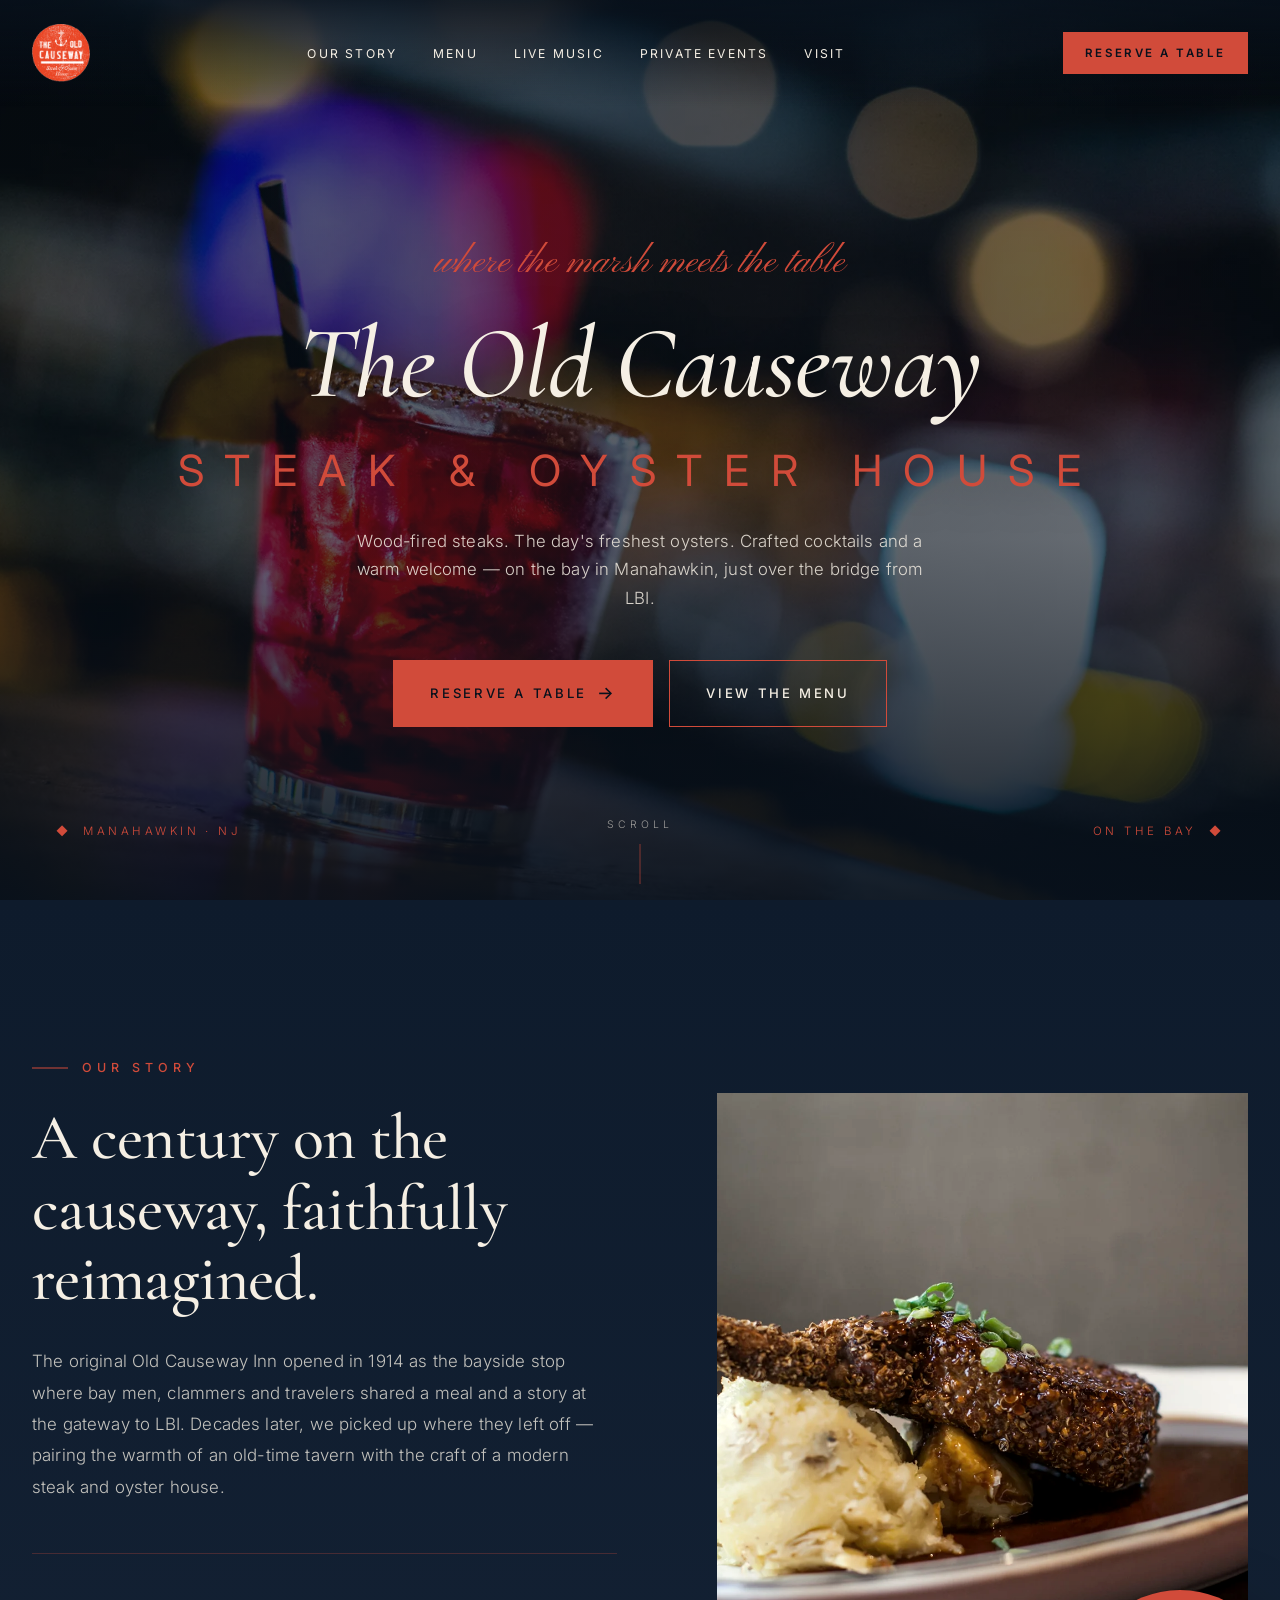
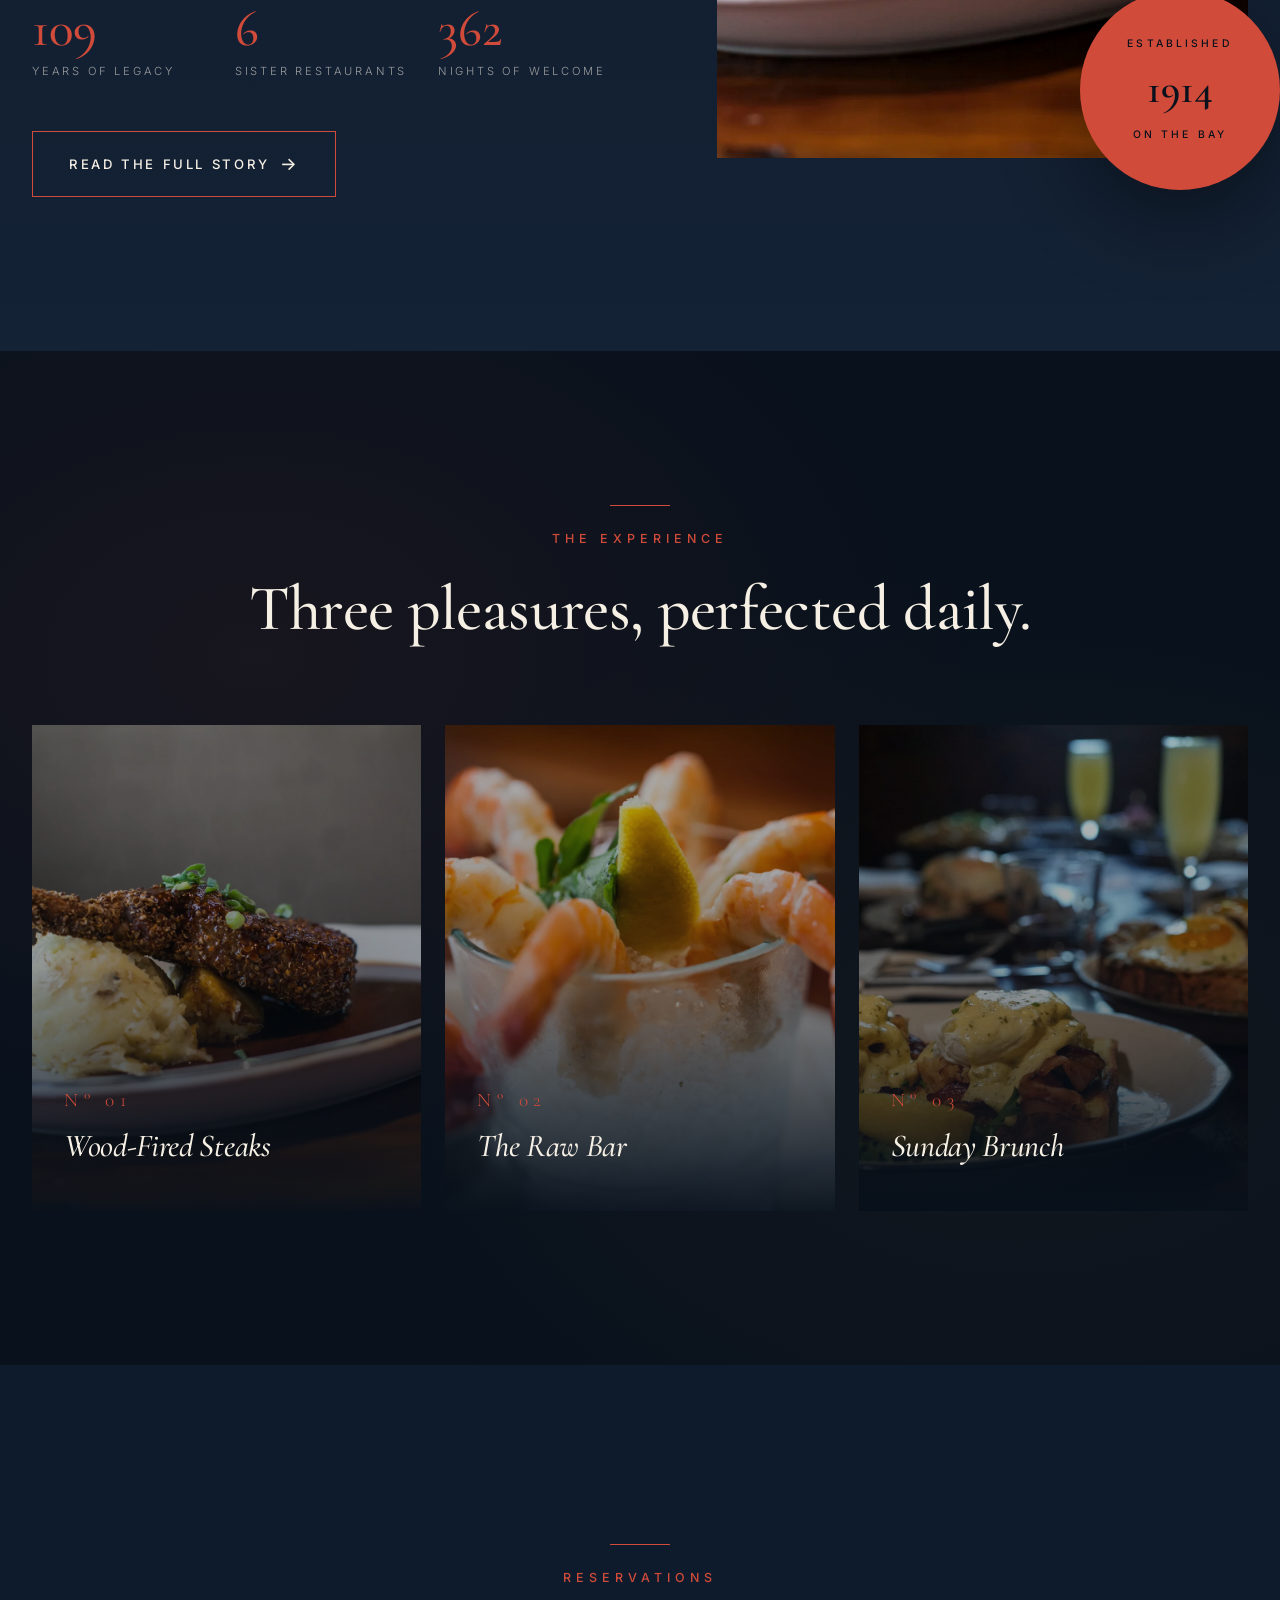
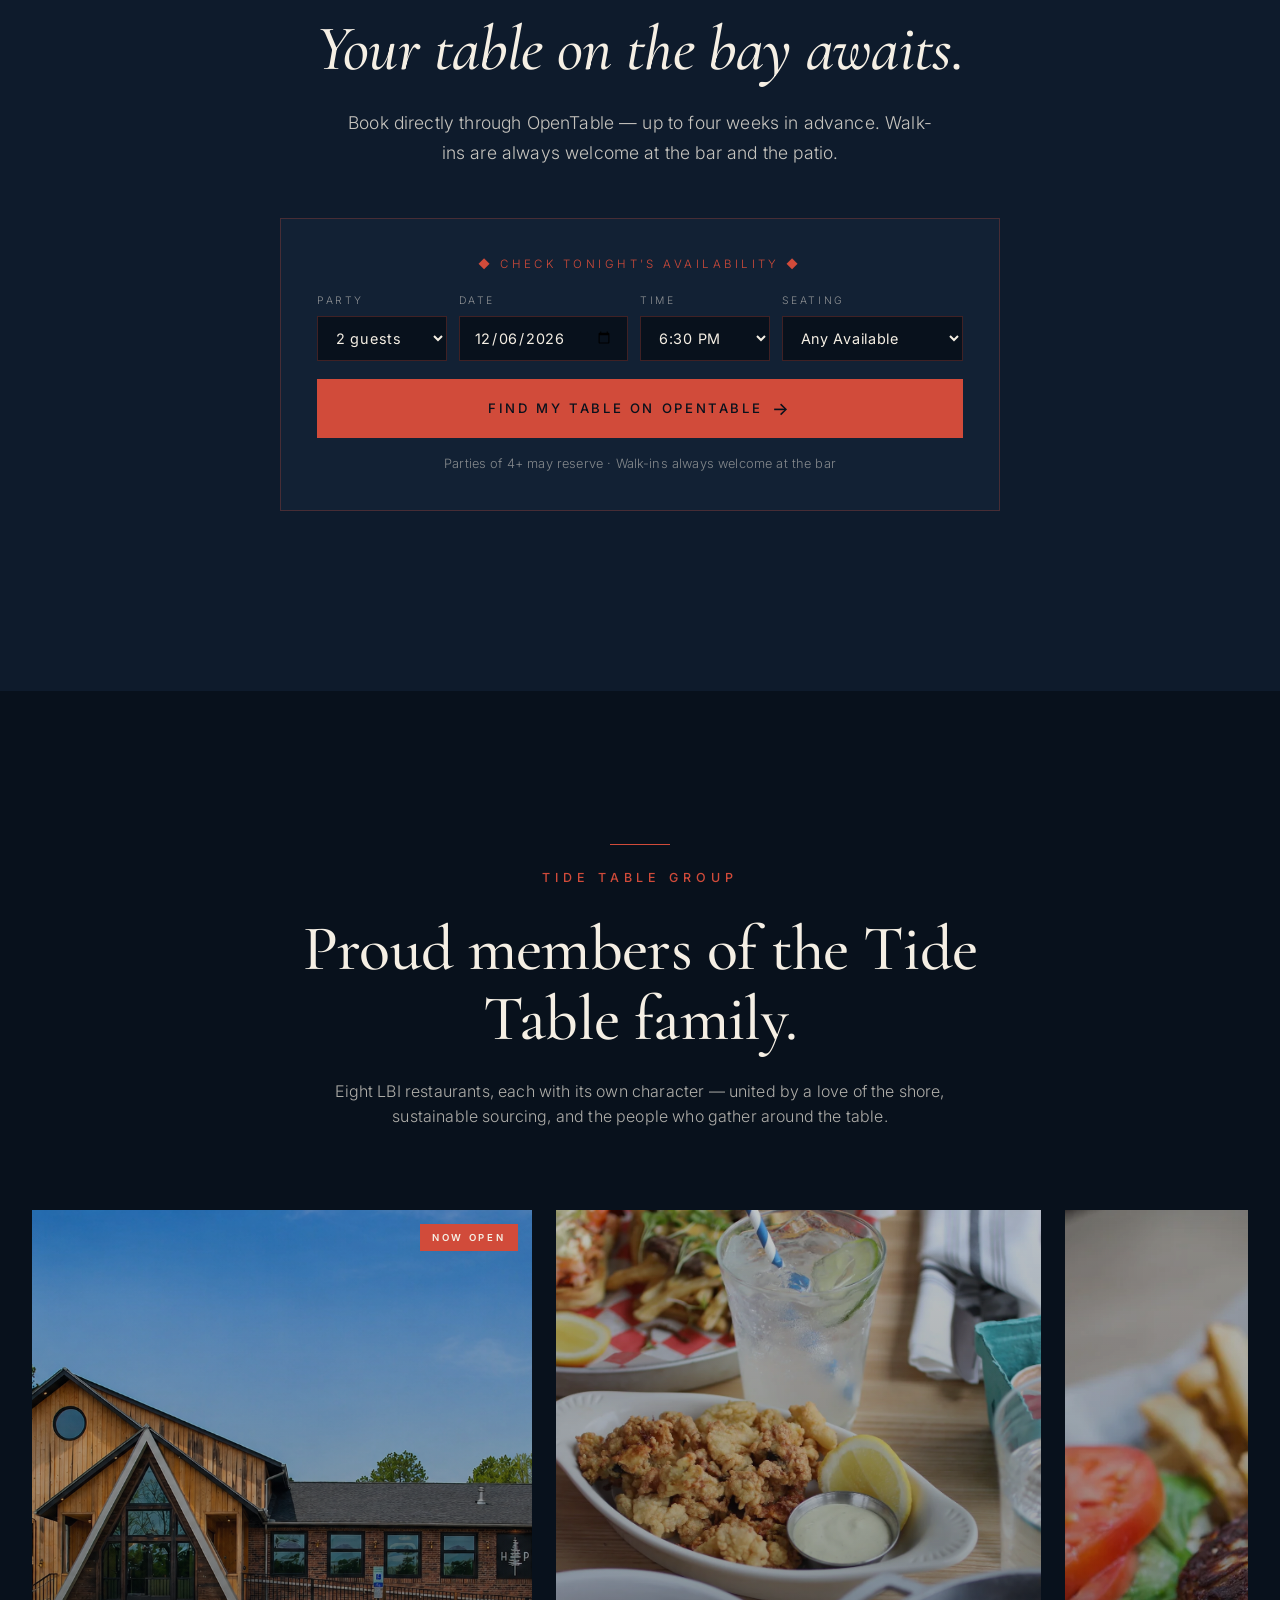
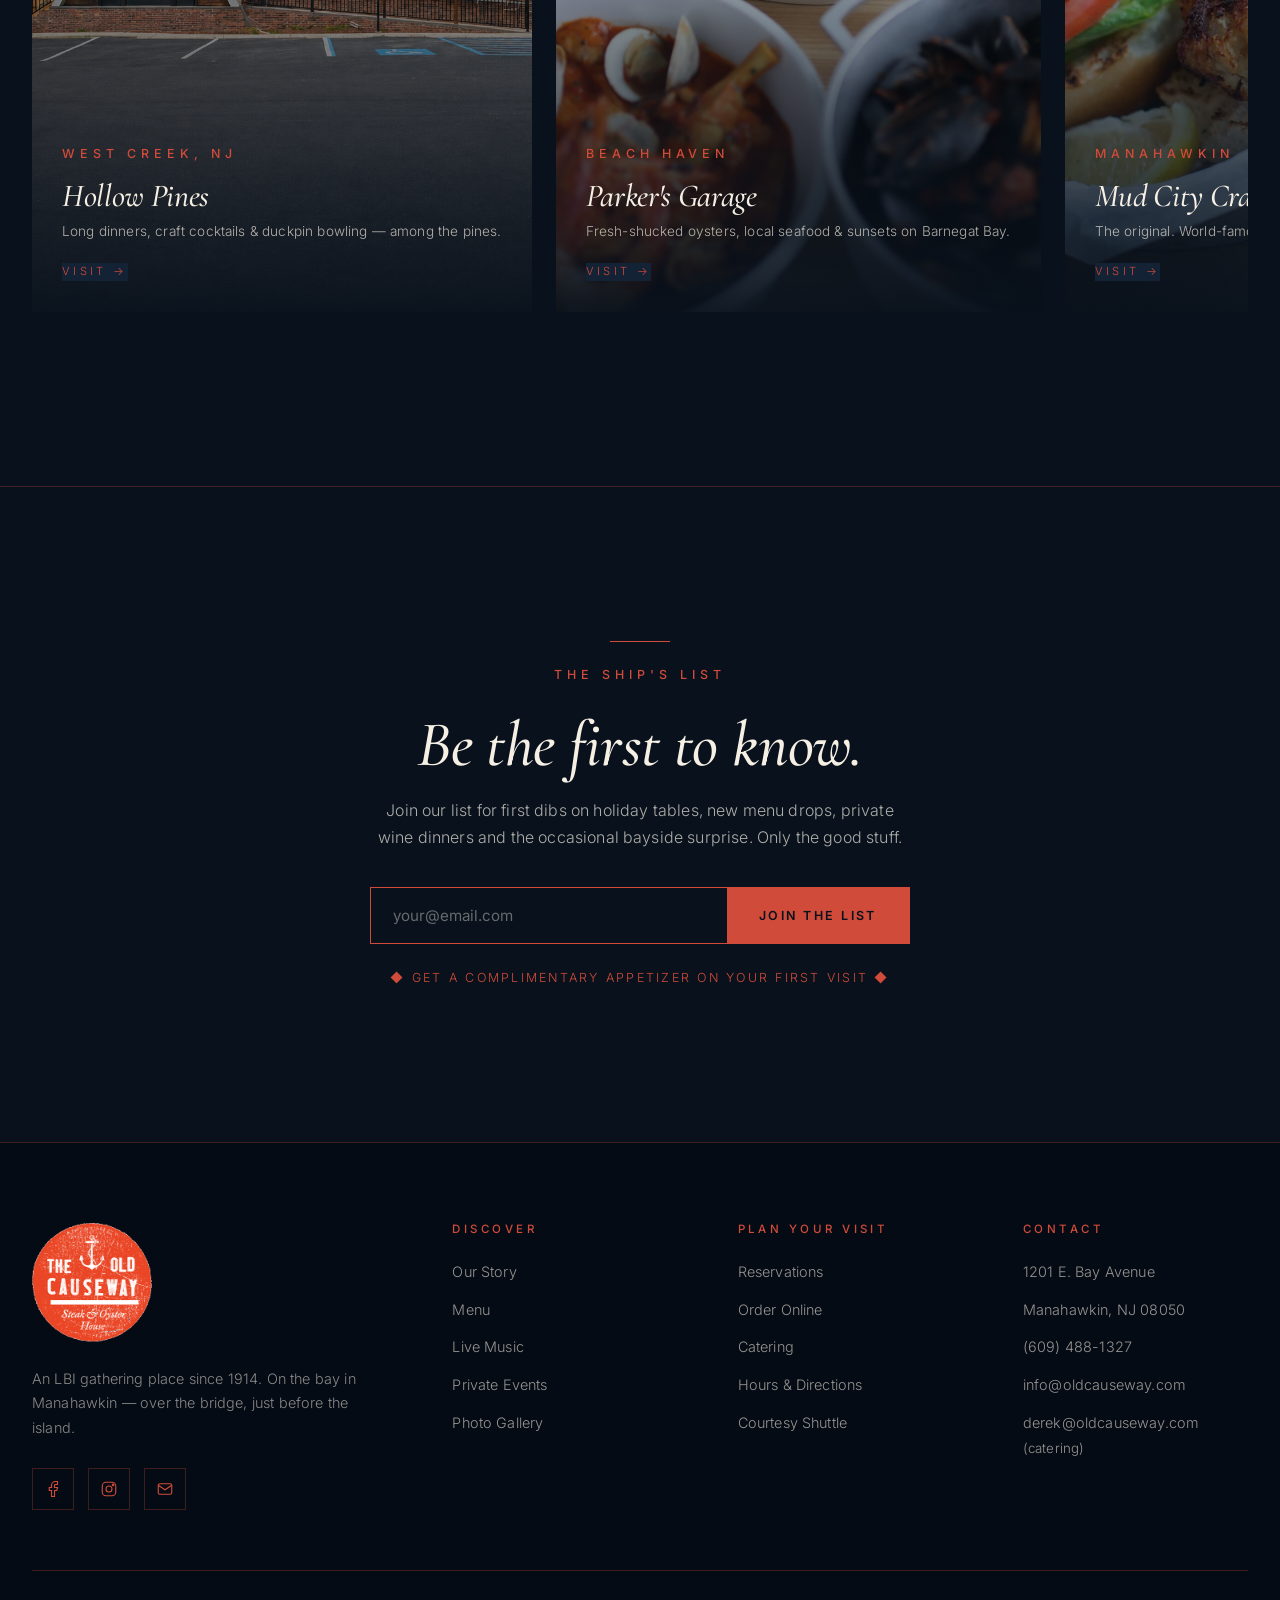
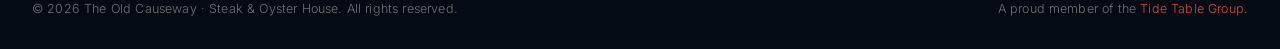
==== index.html @ 62b0d54c "Initial commit: The Old Causeway marketing site Six-page static site with shared styles. Pages: home" ====
<!DOCTYPE html>
<html lang="en">

<head>
  <meta charset="UTF-8" />
  <meta name="viewport" content="width=device-width, initial-scale=1.0" />
  <meta name="description"
    content="The Old Causeway Steak & Oyster House — wood-fired steaks, the freshest oysters, crafted cocktails and live music on the marsh in Manahawkin, NJ. A Tide Table Group restaurant." />
  <meta name="theme-color" content="#0E1B2C" />
  <title>The Old Causeway — Steak &amp; Oyster House on the Marsh • LBI</title>

  <link rel="preconnect" href="https://fonts.googleapis.com">
  <link rel="preconnect" href="https://fonts.gstatic.com" crossorigin>
  <link
    href="https://fonts.googleapis.com/css2?family=Cormorant+Garamond:ital,wght@0,400;0,500;0,600;0,700;1,400&family=Inter:wght@300;400;500;600;700&family=Pinyon+Script&display=swap"
    rel="stylesheet">
  <link rel="icon" type="image/png" href="assets/oc-logo.png" />
  <link rel="apple-touch-icon" href="assets/oc-logo.png" />
  <link rel="stylesheet" href="styles.css" />
</head>

<body>

  <!-- NAVIGATION -->
  <nav class="nav" id="nav">
    <div class="container nav-inner">
      <a href="index.html" class="brand"><img class="logo" src="assets/oc-logo.png" alt="The Old Causeway — Steak & Oyster House" /></a>
      <ul class="nav-menu" id="navMenu">
        <li><a href="story.html">Our Story</a></li>
        <li><a href="menu.html">Menu</a></li>
        <li><a href="music.html">Live Music</a></li>
        <li><a href="events.html">Private Events</a></li>
        <li><a href="visit.html">Visit</a></li>
      </ul>
      <a href="https://www.opentable.com/r/the-old-causeway-steak-and-oyster-house-manahawkin" target="_blank"
        rel="noopener" class="nav-cta">Reserve a Table</a>
      <button class="menu-toggle" id="menuToggle" aria-label="Menu">
        <span></span><span></span><span></span>
      </button>
    </div>
  </nav>

  <!-- HERO -->
  <section class="hero" id="top">
    <div class="hero-media">
      <img src="assets/oc-06.jpg" alt="Crafted cocktail at the Old Causeway bar" />
    </div>
    <div class="container hero-content">
      <div class="hero-tagline">where the marsh meets the table</div>
      <h1>
        The Old Causeway
        <span class="accent">Steak &amp; Oyster House</span>
      </h1>
      <p class="lede">
        Wood-fired steaks. The day's freshest oysters. Crafted cocktails and a warm welcome — on the bay
        in Manahawkin, just over the bridge from LBI.
      </p>
      <div class="hero-ctas">
        <a href="https://www.opentable.com/r/the-old-causeway-steak-and-oyster-house-manahawkin" target="_blank"
          rel="noopener" class="btn btn-primary btn-arrow">Reserve a Table</a>
        <a href="menu.html" class="btn btn-ghost">View the Menu</a>
      </div>
    </div>
    <div class="hero-meta">
      <div class="hero-meta-item"><span>◆</span> Manahawkin · NJ</div>
      <div class="hero-meta-item">On the Bay <span>◆</span></div>
    </div>
    <div class="scroll-cue">
      <span>Scroll</span>
      <div class="line"></div>
    </div>
  </section>

  <!-- STORY TEASER -->
  <section class="story">
    <div class="container">
      <div class="story-grid">
        <div class="story-text reveal">
          <span class="eyebrow">Our Story</span>
          <h2>A century on the causeway, faithfully reimagined.</h2>
          <p>
            The original Old Causeway Inn opened in 1914 as the bayside stop where bay men, clammers and
            travelers shared a meal and a story at the gateway to LBI. Decades later, we picked up where
            they left off — pairing the warmth of an old-time tavern with the craft of a modern steak
            and oyster house.
          </p>
          <div class="story-stats">
            <div>
              <div class="stat-num" data-counter="110">0</div>
              <div class="stat-label">Years of Legacy</div>
            </div>
            <div>
              <div class="stat-num" data-counter="7">0</div>
              <div class="stat-label">Sister Restaurants</div>
            </div>
            <div>
              <div class="stat-num" data-counter="365">0</div>
              <div class="stat-label">Nights of Welcome</div>
            </div>
          </div>
          <div style="margin-top:50px;">
            <a href="story.html" class="btn btn-ghost btn-arrow">Read the Full Story</a>
          </div>
        </div>
        <div class="story-image reveal delay-1">
          <div class="frame" style="background-image:url('assets/oc-04.jpg');"></div>
          <div class="badge">
            <div class="badge-inner">Established</div>
            <div class="year">1914</div>
            <div class="badge-inner">On the Bay</div>
          </div>
        </div>
      </div>
    </div>
  </section>

  <!-- SIGNATURE TRIO -->
  <section class="signature">
    <div class="container">
      <div class="section-header center reveal">
        <span class="eyebrow center">The Experience</span>
        <h2 style="margin-top:24px;">Three pleasures, perfected daily.</h2>
      </div>
      <div class="trio-grid">
        <a href="menu.html#steaks" class="trio-card reveal">
          <img src="assets/oc-04.jpg" alt="Wood-fired pork chop" />
          <div class="trio-content">
            <div class="num">N° 01</div>
            <h3>Wood-Fired Steaks</h3>
            <p>Filet, NY Strip, Ribeye and Prime Rib — grilled over open flame, finished with bone marrow butter or your
              choice of seven house sauces.</p>
          </div>
        </a>
        <a href="menu.html#raw-bar" class="trio-card reveal delay-1">
          <img src="assets/oc-03.jpg" alt="Jumbo shrimp cocktail on ice" />
          <div class="trio-content">
            <div class="num">N° 02</div>
            <h3>The Raw Bar</h3>
            <p>Barnegat Bay clams, fresh-shucked oysters, jumbo shrimp cocktail and our showstopping seafood towers.</p>
          </div>
        </a>
        <a href="menu.html#brunch" class="trio-card reveal delay-2">
          <img src="assets/oc-brunch.jpg" alt="Mud City Benedict with mimosas" />
          <div class="trio-content">
            <div class="num">N° 03</div>
            <h3>Sunday Brunch</h3>
            <p>The Mud City Benedict, brioche French toast and bottomless mimosas — Sundays 10 AM to 1 PM.</p>
          </div>
        </a>
      </div>
    </div>
  </section>

  <!-- RESERVE CTA -->
  <section class="reserve-cta" id="reserve">
    <div class="container reveal">
      <span class="eyebrow center">Reservations</span>
      <h2>Your table on the bay awaits.</h2>
      <p>Book directly through OpenTable — up to four weeks in advance. Walk-ins are always welcome at the bar and the
        patio.</p>

      <div class="reserve-widget">
        <div class="reserve-widget-title">◆ Check Tonight's Availability ◆</div>
        <form class="reserve-form"
          onsubmit="event.preventDefault(); window.open('https://www.opentable.com/r/the-old-causeway-steak-and-oyster-house-manahawkin', '_blank');">
          <div class="reserve-fields">
            <div class="field">
              <label>Party</label>
              <select>
                <option>2 guests</option>
                <option>3 guests</option>
                <option>4 guests</option>
                <option>5 guests</option>
                <option>6 guests</option>
                <option>7+ guests</option>
              </select>
            </div>
            <div class="field">
              <label>Date</label>
              <input type="date" id="resDate" />
            </div>
            <div class="field">
              <label>Time</label>
              <select>
                <option>5:00 PM</option>
                <option>5:30 PM</option>
                <option>6:00 PM</option>
                <option selected>6:30 PM</option>
                <option>7:00 PM</option>
                <option>7:30 PM</option>
                <option>8:00 PM</option>
                <option>8:30 PM</option>
              </select>
            </div>
            <div class="field">
              <label>Seating</label>
              <select>
                <option>Any Available</option>
                <option>Dining Room</option>
                <option>The Patio</option>
                <option>The Bar</option>
              </select>
            </div>
          </div>
          <button class="btn btn-primary btn-arrow" type="submit">Find My Table on OpenTable</button>
          <div class="note">Parties of 4+ may reserve · Walk-ins always welcome at the bar</div>
        </form>
      </div>
    </div>
  </section>

  <!-- TIDE TABLE FAMILY -->
  <section class="family">
    <div class="container">
      <div class="section-header center reveal">
        <span class="eyebrow center">Tide Table Group</span>
        <h2 style="margin-top:24px;">Proud members of the Tide Table family.</h2>
        <p style="color:rgba(245,239,228,0.7); max-width:620px; margin:24px auto 0;">
          Eight LBI restaurants, each with its own character — united by a love of the shore,
          sustainable sourcing, and the people who gather around the table.
        </p>
      </div>
      <div class="family-track">

        <a href="https://hollowpines.cjresults.com" target="_blank" rel="noopener" class="family-card reveal">
          <span class="badge-new">Now Open</span>
          <img src="assets/family/hollowpines.jpg" alt="Hollow Pines exterior" />
          <div class="family-card-content">
            <span class="eyebrow">West Creek, NJ</span>
            <h3>Hollow Pines</h3>
            <p>Long dinners, craft cocktails &amp; duckpin bowling — among the pines.</p>
            <span class="visit">Visit →</span>
          </div>
        </a>

        <a href="https://parkersgarage.cjresults.com" target="_blank" rel="noopener" class="family-card reveal delay-1">
          <img src="assets/family/parkers.jpg" alt="Parker's Garage seafood spread" />
          <div class="family-card-content">
            <span class="eyebrow">Beach Haven</span>
            <h3>Parker's Garage</h3>
            <p>Fresh-shucked oysters, local seafood &amp; sunsets on Barnegat Bay.</p>
            <span class="visit">Visit →</span>
          </div>
        </a>

        <a href="https://mudcitycrabhouse.com" target="_blank" rel="noopener" class="family-card reveal delay-2">
          <img src="assets/family/mudcity.jpg" alt="Mud City crab cake sandwich" />
          <div class="family-card-content">
            <span class="eyebrow">Manahawkin</span>
            <h3>Mud City Crabhouse</h3>
            <p>The original. World-famous crab cakes &amp; LBI's go-to crab house.</p>
            <span class="visit">Visit →</span>
          </div>
        </a>

        <a href="https://blackwhalebar.com" target="_blank" rel="noopener" class="family-card reveal delay-3">
          <img src="assets/family/blackwhale.jpg" alt="Black Whale plated fish dish" />
          <div class="family-card-content">
            <span class="eyebrow">Beach Haven</span>
            <h3>Black Whale Bar &amp; Fish House</h3>
            <p>The corner bar that happens to be one of LBI's best fish houses.</p>
            <span class="visit">Visit →</span>
          </div>
        </a>

        <a href="https://birdandbettys.com" target="_blank" rel="noopener" class="family-card reveal">
          <img src="assets/family/birdbetty.jpg" alt="Bird and Betty's table spread" />
          <div class="family-card-content">
            <span class="eyebrow">Beach Haven</span>
            <h3>Bird &amp; Betty's</h3>
            <p>Beach Haven's waterfront hot spot. Dockside bites &amp; late-night beats.</p>
            <span class="visit">Visit →</span>
          </div>
        </a>

        <a href="https://shipbottomshellfish.com" target="_blank" rel="noopener" class="family-card reveal delay-1">
          <img src="assets/family/shipbottom.jpg" alt="Ship Bottom Shellfish mussels" />
          <div class="family-card-content">
            <span class="eyebrow">Ship Bottom</span>
            <h3>Ship Bottom Shellfish</h3>
            <p>Kitchen &amp; market. The freshest from our ocean and bay — for 40 years.</p>
            <span class="visit">Visit →</span>
          </div>
        </a>

        <a href="https://elliscrabcakes.com" target="_blank" rel="noopener" class="family-card reveal delay-2">
          <img src="assets/family/ellis.jpg" alt="Ellis Chicken and Crabcakes" />
          <div class="family-card-content">
            <span class="eyebrow">LBI</span>
            <h3>Ellis Chicken &amp; Crabcakes</h3>
            <p>Comfort food, perfected by the bay.</p>
            <span class="visit">Visit →</span>
          </div>
        </a>

      </div>
    </div>
  </section>

  <!-- NEWSLETTER -->
  <section class="newsletter">
    <div class="container reveal">
      <span class="eyebrow center">The Ship's List</span>
      <h2>Be the first to know.</h2>
      <p class="lede">Join our list for first dibs on holiday tables, new menu drops, private wine dinners
        and the occasional bayside surprise. Only the good stuff.</p>
      <form onsubmit="event.preventDefault(); alert('Welcome aboard. Your complimentary appetizer is in your inbox.');">
        <input type="email" placeholder="your@email.com" required />
        <button type="submit">Join the List</button>
      </form>
      <div class="incentive">◆ Get a Complimentary Appetizer on Your First Visit ◆</div>
    </div>
  </section>

  <!-- FOOTER -->
  <footer class="footer">
    <div class="container">
      <div class="footer-grid">
        <div class="footer-brand">
        <img class="footer-logo" src="assets/oc-logo.png" alt="The Old Causeway" />
          <p>An LBI gathering place since 1914. On the bay in Manahawkin — over the bridge, just before the island.</p>
          <div class="socials">
            <a href="https://www.facebook.com/oldcauseway" target="_blank" rel="noopener" aria-label="Facebook">
              <svg width="18" height="18" viewBox="0 0 24 24" fill="none" stroke="currentColor" stroke-width="1.5">
                <path d="M18 2h-3a5 5 0 0 0-5 5v3H7v4h3v8h4v-8h3l1-4h-4V7a1 1 0 0 1 1-1h3z" />
              </svg>
            </a>
            <a href="https://www.instagram.com/oldcauseway" target="_blank" rel="noopener" aria-label="Instagram">
              <svg width="18" height="18" viewBox="0 0 24 24" fill="none" stroke="currentColor" stroke-width="1.5">
                <rect x="3" y="3" width="18" height="18" rx="5" />
                <circle cx="12" cy="12" r="4" />
                <circle cx="17.5" cy="6.5" r="1" fill="currentColor" />
              </svg>
            </a>
            <a href="mailto:info@oldcauseway.com" aria-label="Email">
              <svg width="18" height="18" viewBox="0 0 24 24" fill="none" stroke="currentColor" stroke-width="1.5">
                <rect x="3" y="5" width="18" height="14" rx="2" />
                <path d="M3 7l9 6 9-6" />
              </svg>
            </a>
          </div>
        </div>
        <div class="footer-col">
          <h4>Discover</h4>
          <ul>
            <li><a href="story.html">Our Story</a></li>
            <li><a href="menu.html">Menu</a></li>
            <li><a href="music.html">Live Music</a></li>
            <li><a href="events.html">Private Events</a></li>
            <li><a href="https://www.facebook.com/oldcauseway/photos" target="_blank" rel="noopener">Photo Gallery</a>
            </li>
          </ul>
        </div>
        <div class="footer-col">
          <h4>Plan Your Visit</h4>
          <ul>
            <li><a href="https://www.opentable.com/r/the-old-causeway-steak-and-oyster-house-manahawkin" target="_blank"
                rel="noopener">Reservations</a></li>
            <li><a href="https://www.toasttab.com/old-causeway" target="_blank" rel="noopener">Order Online</a></li>
            <li><a href="events.html">Catering</a></li>
            <li><a href="visit.html">Hours &amp; Directions</a></li>
            <li><a href="visit.html#shuttle">Courtesy Shuttle</a></li>
          </ul>
        </div>
        <div class="footer-col">
          <h4>Contact</h4>
          <ul>
            <li><span>1201 E. Bay Avenue</span></li>
            <li><span>Manahawkin, NJ 08050</span></li>
            <li><a href="tel:6094881327">(609) 488-1327</a></li>
            <li><a href="mailto:info@oldcauseway.com">info@oldcauseway.com</a></li>
            <li><a href="mailto:derek@oldcauseway.com">derek@oldcauseway.com</a> <small
                style="opacity:.6;">(catering)</small></li>
          </ul>
        </div>
      </div>
      <div class="footer-bottom">
        <div>© 2026 The Old Causeway · Steak &amp; Oyster House. All rights reserved.</div>
        <div>A proud member of the <a href="https://tidetablegroup.com" target="_blank" rel="noopener"
            class="tide-link">Tide Table Group</a>.</div>
      </div>
    </div>
  </footer>

  <a href="https://www.opentable.com/r/the-old-causeway-steak-and-oyster-house-manahawkin" target="_blank"
    rel="noopener" class="float-cta" id="floatCta">Reserve a Table</a>

  <script src="script.js"></script>
</body>

</html>
---- styles.css ----
/* ============================================
   The Old Causeway — Steak & Oyster House
   Shared stylesheet across all pages
   ============================================ */

*, *::before, *::after { box-sizing: border-box; margin: 0; padding: 0; }
:root {
  --navy: #0E1B2C;
  --navy-2: #142235;
  --navy-deep: #08111C;
  --cream: #F5EFE4;
  --parchment: #EFE6D4;
  /* Brand red — sampled from the Old Causeway stamp logo.
     The variables are still named --brass/--brass-bright/--copper
     across the stylesheet; they now hold the brand red value. */
  --brass: #D14B3A;
  --brass-bright: #E5604D;
  --copper: #A03828;
  --charcoal: #1A1A1A;
  --sage: #7A8C7A;
  --rust: #A03828;
  --line: rgba(209, 75, 58, 0.28);
  --shadow-soft: 0 20px 60px rgba(0,0,0,0.25);
  --shadow-deep: 0 30px 80px rgba(0,0,0,0.4);
  --transition: cubic-bezier(0.22, 1, 0.36, 1);
}

/* ---------- Brand logo (nav + footer) ---------- */
.brand img.logo {
  display: block;
  height: 58px;
  width: auto;
  transition: height 0.3s var(--transition);
}
.nav.scrolled .brand img.logo,
.nav.solid .brand img.logo { height: 46px; }
.footer-brand .footer-logo {
  display: block;
  height: 120px;
  width: auto;
  margin-bottom: 24px;
}
@media (max-width: 960px) {
  .brand img.logo { height: 48px; }
}
html { scroll-behavior: smooth; -webkit-text-size-adjust: 100%; }
body {
  font-family: 'Inter', system-ui, -apple-system, Segoe UI, Roboto, sans-serif;
  background: var(--navy);
  color: var(--cream);
  line-height: 1.6;
  overflow-x: hidden;
  font-weight: 300;
  letter-spacing: 0.01em;
}
img { display: block; max-width: 100%; height: auto; }
a { color: inherit; text-decoration: none; transition: all 0.3s var(--transition); }
button { font-family: inherit; cursor: pointer; border: none; background: none; color: inherit; }

/* ---------- Typography ---------- */
.serif { font-family: 'Cormorant Garamond', Georgia, serif; font-weight: 500; }
.script { font-family: 'Pinyon Script', cursive; font-weight: 400; }
h1, h2, h3, h4 { font-family: 'Cormorant Garamond', Georgia, serif; font-weight: 500; line-height: 1.1; letter-spacing: -0.01em; }
h1 { font-size: clamp(3rem, 8vw, 7rem); }
h2 { font-size: clamp(2.25rem, 5vw, 4.25rem); }
h3 { font-size: clamp(1.5rem, 2.5vw, 2.25rem); }
.eyebrow {
  font-family: 'Inter', sans-serif;
  font-size: 0.78rem;
  font-weight: 500;
  letter-spacing: 0.4em;
  text-transform: uppercase;
  color: var(--brass);
  display: inline-block;
  position: relative;
  padding-left: 50px;
}
.eyebrow::before {
  content: '';
  position: absolute;
  left: 0; top: 50%;
  width: 36px; height: 1px;
  background: var(--brass);
  transform: translateY(-50%);
}
.eyebrow.center { padding-left: 0; padding-top: 24px; text-align: center; }
.eyebrow.center::before { left: 50%; top: 0; transform: translateX(-50%); width: 60px; }

/* ---------- Layout ---------- */
.container { width: 100%; max-width: 1320px; margin: 0 auto; padding: 0 32px; }
section { position: relative; padding: clamp(80px, 12vw, 160px) 0; }
.section-header { max-width: 800px; margin-bottom: 80px; }
.section-header.center { margin-left: auto; margin-right: auto; text-align: center; }

/* ---------- Buttons ---------- */
.btn {
  display: inline-flex;
  align-items: center;
  justify-content: center;
  gap: 10px;
  padding: 18px 36px;
  font-size: 0.82rem;
  font-weight: 500;
  letter-spacing: 0.2em;
  text-transform: uppercase;
  border-radius: 0;
  position: relative;
  overflow: hidden;
  transition: all 0.4s var(--transition);
  cursor: pointer;
  border: 1px solid transparent;
  z-index: 1;
  text-align: center;
}
.btn-primary {
  background: var(--brass);
  color: var(--navy-deep);
}
.btn-primary:hover { background: var(--brass-bright); transform: translateY(-2px); box-shadow: 0 12px 30px rgba(209, 75, 58, 0.3); }
.btn-ghost {
  border: 1px solid var(--brass);
  color: var(--cream);
}
.btn-ghost:hover { background: var(--brass); color: var(--navy-deep); }
.btn-arrow::after {
  content: '→';
  font-size: 1.1rem;
  transition: transform 0.3s var(--transition);
}
.btn-arrow:hover::after { transform: translateX(6px); }

/* ---------- Navigation ---------- */
.nav {
  position: fixed;
  top: 0; left: 0; right: 0;
  z-index: 90;
  padding: 24px 0;
  transition: all 0.4s var(--transition);
  background: linear-gradient(to bottom, rgba(8, 17, 28, 0.85), rgba(8, 17, 28, 0));
}
.nav.scrolled {
  background: rgba(8, 17, 28, 0.96);
  backdrop-filter: blur(20px);
  -webkit-backdrop-filter: blur(20px);
  padding: 16px 0;
  border-bottom: 1px solid rgba(209, 75, 58, 0.12);
}
.nav.solid {
  background: rgba(8, 17, 28, 0.96);
  backdrop-filter: blur(20px);
  -webkit-backdrop-filter: blur(20px);
  border-bottom: 1px solid rgba(209, 75, 58, 0.12);
}
.nav-inner {
  display: flex;
  align-items: center;
  justify-content: space-between;
}
.brand {
  display: flex; flex-direction: column; line-height: 1;
}
.brand .mark {
  font-family: 'Cormorant Garamond', serif;
  font-weight: 600;
  font-size: 1.65rem;
  color: var(--cream);
  letter-spacing: 0.02em;
}
.brand .sub {
  font-size: 0.6rem;
  letter-spacing: 0.4em;
  text-transform: uppercase;
  color: var(--brass);
  margin-top: 6px;
  font-weight: 500;
}
.nav-menu {
  display: flex;
  align-items: center;
  gap: 36px;
  list-style: none;
}
.nav-menu a {
  font-size: 0.76rem;
  letter-spacing: 0.18em;
  text-transform: uppercase;
  color: var(--cream);
  font-weight: 400;
  position: relative;
  padding: 4px 0;
}
.nav-menu a::after {
  content: '';
  position: absolute; left: 50%; bottom: 0;
  width: 0; height: 1px; background: var(--brass);
  transition: all 0.3s var(--transition);
  transform: translateX(-50%);
}
.nav-menu a:hover { color: var(--brass); }
.nav-menu a.current { color: var(--brass); }
.nav-menu a:hover::after, .nav-menu a.current::after { width: 100%; }
.nav-cta {
  display: inline-flex; align-items: center; gap: 10px;
  background: var(--brass); color: var(--navy-deep);
  padding: 12px 22px;
  font-size: 0.72rem;
  letter-spacing: 0.22em;
  text-transform: uppercase;
  font-weight: 600;
}
.nav-cta:hover { background: var(--brass-bright); }
.menu-toggle {
  display: none;
  width: 38px; height: 28px;
  flex-direction: column;
  justify-content: space-between;
}
.menu-toggle span {
  height: 1px; background: var(--cream);
  transition: all 0.3s var(--transition);
}

/* ---------- Hero ---------- */
.hero {
  position: relative;
  min-height: 100vh;
  display: flex;
  align-items: center;
  overflow: hidden;
  padding-top: 0;
  padding-bottom: 0;
}
.hero-media {
  position: absolute; inset: 0;
  z-index: 0;
}
.hero-media img {
  width: 100%; height: 100%;
  object-fit: cover;
  animation: kenburns 24s ease-in-out infinite alternate;
}
@keyframes kenburns {
  0% { transform: scale(1.05) translate(0, 0); }
  100% { transform: scale(1.18) translate(-2%, -2%); }
}
.hero-media::after {
  content: '';
  position: absolute; inset: 0;
  background:
    linear-gradient(180deg, rgba(8,17,28,0.5) 0%, rgba(8,17,28,0.6) 60%, rgba(8,17,28,0.95) 100%),
    radial-gradient(ellipse at top, rgba(8,17,28,0.4), transparent 70%);
}
.hero-content {
  position: relative; z-index: 2;
  width: 100%;
  text-align: center;
  padding: 160px 0 100px;
}
.hero-tagline {
  font-family: 'Pinyon Script', cursive;
  font-size: clamp(1.6rem, 3vw, 2.4rem);
  color: var(--brass);
  margin-bottom: 12px;
  opacity: 0;
  animation: fadeUp 1.2s 0.3s var(--transition) forwards;
}
.hero h1 {
  color: var(--cream);
  font-weight: 500;
  font-style: italic;
  text-shadow: 0 4px 40px rgba(0,0,0,0.6);
  opacity: 0;
  animation: fadeUp 1.2s 0.5s var(--transition) forwards;
}
.hero h1 .accent {
  display: block;
  font-style: normal;
  font-size: 0.42em;
  letter-spacing: 0.5em;
  margin-top: 28px;
  text-transform: uppercase;
  color: var(--brass);
  font-weight: 400;
  font-family: 'Inter', sans-serif;
}
.hero p.lede {
  max-width: 580px;
  margin: 32px auto 48px;
  font-size: 1.05rem;
  color: rgba(245, 239, 228, 0.85);
  line-height: 1.7;
  opacity: 0;
  animation: fadeUp 1.2s 0.7s var(--transition) forwards;
}
.hero-ctas {
  display: flex; gap: 16px; justify-content: center; flex-wrap: wrap;
  opacity: 0;
  animation: fadeUp 1.2s 0.9s var(--transition) forwards;
}
.hero-meta {
  position: absolute;
  bottom: 60px; left: 0; right: 0;
  display: flex; justify-content: space-between; align-items: center;
  padding: 0 56px;
  z-index: 2;
  opacity: 0;
  animation: fadeUp 1.2s 1.2s var(--transition) forwards;
}
.hero-meta-item {
  font-size: 0.72rem;
  letter-spacing: 0.3em;
  text-transform: uppercase;
  color: var(--brass);
  display: flex; align-items: center; gap: 12px;
}
.scroll-cue {
  position: absolute;
  bottom: 16px; left: 50%;
  transform: translateX(-50%);
  display: flex; flex-direction: column; align-items: center; gap: 10px;
  font-size: 0.65rem; letter-spacing: 0.4em; text-transform: uppercase;
  color: var(--cream); opacity: 0.6;
  z-index: 2;
}
.scroll-cue .line {
  width: 1px; height: 40px; background: var(--brass);
  animation: scrolldown 2.5s ease-in-out infinite;
  transform-origin: top;
}
@keyframes scrolldown {
  0%, 100% { transform: scaleY(0.3); opacity: 0.4; }
  50% { transform: scaleY(1); opacity: 1; }
}
@keyframes fadeUp {
  from { opacity: 0; transform: translateY(30px); }
  to { opacity: 1; transform: translateY(0); }
}

/* ---------- Sub-page hero (shorter, for non-home pages) ---------- */
.subhero {
  position: relative;
  min-height: 56vh;
  display: flex;
  align-items: center;
  justify-content: center;
  overflow: hidden;
  text-align: center;
  padding: 200px 32px 100px;
}
.subhero .bg {
  position: absolute; inset: 0; z-index: 0;
}
.subhero .bg img {
  width: 100%; height: 100%;
  object-fit: cover;
  animation: kenburns 30s ease-in-out infinite alternate;
}
.subhero .bg::after {
  content: '';
  position: absolute; inset: 0;
  background: linear-gradient(180deg, rgba(8,17,28,0.7) 0%, rgba(8,17,28,0.85) 100%);
}
.subhero .inner { position: relative; z-index: 1; max-width: 800px; }
.subhero h1 {
  font-size: clamp(2.5rem, 6vw, 5rem);
  font-style: italic;
  color: var(--cream);
  margin: 18px 0 20px;
  text-shadow: 0 4px 30px rgba(0,0,0,0.5);
}
.subhero p {
  color: rgba(245, 239, 228, 0.8);
  max-width: 580px;
  margin: 0 auto;
  font-size: 1.05rem;
  line-height: 1.7;
}

/* ---------- Story Section ---------- */
.story {
  background: linear-gradient(180deg, var(--navy) 0%, var(--navy-2) 100%);
  position: relative;
}
.story-grid {
  display: grid;
  grid-template-columns: 1.1fr 1fr;
  gap: 100px;
  align-items: center;
}
.story-text h2 { margin: 24px 0 32px; }
.story-text p { color: rgba(245, 239, 228, 0.78); font-size: 1.06rem; line-height: 1.85; margin-bottom: 20px; }
.story-stats {
  display: grid; grid-template-columns: repeat(3, 1fr);
  gap: 24px;
  margin-top: 50px;
  padding-top: 50px;
  border-top: 1px solid var(--line);
}
.stat-num {
  font-family: 'Cormorant Garamond', serif;
  font-size: 3.2rem;
  font-weight: 500;
  color: var(--brass);
  line-height: 1;
}
.stat-label {
  font-size: 0.7rem;
  letter-spacing: 0.25em;
  text-transform: uppercase;
  color: rgba(245, 239, 228, 0.6);
  margin-top: 8px;
}
.story-image {
  position: relative;
  aspect-ratio: 4/5;
}
.story-image .frame {
  position: absolute; inset: 0;
  background-size: cover;
  background-position: center;
  filter: sepia(0.15) contrast(1.05);
}
.story-image .badge {
  position: absolute;
  bottom: -32px; right: -32px;
  width: 200px; height: 200px;
  border-radius: 50%;
  background: var(--brass);
  color: var(--navy-deep);
  display: flex; flex-direction: column; align-items: center; justify-content: center;
  text-align: center;
  font-family: 'Cormorant Garamond', serif;
  box-shadow: var(--shadow-deep);
  animation: rotate 32s linear infinite;
}
.story-image .badge-inner {
  font-size: 0.65rem;
  letter-spacing: 0.3em;
  text-transform: uppercase;
  font-family: 'Inter', sans-serif;
  font-weight: 500;
}
.story-image .badge .year {
  font-size: 2.6rem;
  font-weight: 600;
  margin: 4px 0;
  letter-spacing: 0;
}
@keyframes rotate {
  from { transform: rotate(0deg); }
  to { transform: rotate(360deg); }
}

/* ---------- Signature Trio ---------- */
.signature {
  background: var(--navy-deep);
  position: relative;
}
.signature::before {
  content: '';
  position: absolute; inset: 0;
  background: radial-gradient(ellipse at 20% 30%, rgba(209, 75, 58, 0.08), transparent 50%),
              radial-gradient(ellipse at 80% 70%, rgba(180, 126, 74, 0.06), transparent 50%);
  pointer-events: none;
}
.signature .container { position: relative; z-index: 1; }
.trio-grid {
  display: grid;
  grid-template-columns: repeat(3, 1fr);
  gap: 24px;
  margin-top: 60px;
}
.trio-card {
  position: relative;
  aspect-ratio: 4/5;
  overflow: hidden;
  cursor: pointer;
  background: var(--navy-2);
}
.trio-card img {
  width: 100%; height: 100%;
  object-fit: cover;
  transition: transform 1s var(--transition), filter 1s var(--transition);
  filter: brightness(0.75);
}
.trio-card:hover img { transform: scale(1.08); filter: brightness(0.9); }
.trio-card::after {
  content: '';
  position: absolute; inset: 0;
  background: linear-gradient(to top, rgba(8,17,28,0.95) 0%, rgba(8,17,28,0.2) 50%, transparent 100%);
  pointer-events: none;
}
.trio-content {
  position: absolute;
  inset: auto 0 0 0;
  padding: 36px 32px;
  z-index: 1;
  transition: transform 0.5s var(--transition);
}
.trio-content .num {
  font-family: 'Cormorant Garamond', serif;
  font-size: 1.2rem;
  color: var(--brass);
  letter-spacing: 0.3em;
  margin-bottom: 12px;
}
.trio-content h3 {
  color: var(--cream);
  margin-bottom: 12px;
  font-style: italic;
}
.trio-content p {
  color: rgba(245, 239, 228, 0.75);
  font-size: 0.95rem;
  line-height: 1.7;
  max-height: 0;
  overflow: hidden;
  opacity: 0;
  transition: all 0.5s var(--transition);
}
.trio-card:hover .trio-content p {
  max-height: 200px;
  opacity: 1;
  margin-top: 8px;
}

/* ---------- Menu page styles ---------- */
.menu-page { background: var(--navy); padding-top: 80px; }
.menu-tabs {
  display: flex;
  justify-content: center;
  gap: 8px;
  margin: 0 auto 70px;
  flex-wrap: wrap;
  border-top: 1px solid var(--line);
  border-bottom: 1px solid var(--line);
  padding: 20px 0;
  position: sticky;
  top: 0;
  background: rgba(8, 17, 28, 0.96);
  backdrop-filter: blur(16px);
  z-index: 50;
  max-width: 1320px;
}
.menu-tab {
  font-size: 0.78rem;
  letter-spacing: 0.2em;
  text-transform: uppercase;
  padding: 10px 24px;
  color: rgba(245, 239, 228, 0.55);
  position: relative;
  transition: all 0.3s var(--transition);
  font-weight: 500;
}
.menu-tab:hover { color: var(--cream); }
.menu-tab.active { color: var(--brass); }
.menu-tab.active::after {
  content: '✦';
  display: block;
  font-size: 0.6rem;
  margin-top: 4px;
}
.menu-panel { display: none; animation: fadePanel 0.6s var(--transition); }
.menu-panel.active { display: block; }
@keyframes fadePanel {
  from { opacity: 0; transform: translateY(12px); }
  to { opacity: 1; transform: translateY(0); }
}

.menu-section { margin-bottom: 80px; }
.menu-section-head {
  display: flex; align-items: center; gap: 24px;
  margin-bottom: 36px;
  padding-bottom: 18px;
  border-bottom: 1px solid var(--line);
}
.menu-section-head h2 {
  font-size: clamp(1.8rem, 3vw, 2.5rem);
  font-style: italic;
  color: var(--brass);
  white-space: nowrap;
}
.menu-section-head .note {
  font-size: 0.75rem;
  letter-spacing: 0.2em;
  text-transform: uppercase;
  color: rgba(245, 239, 228, 0.5);
}

.menu-grid {
  display: grid;
  grid-template-columns: 1fr 1fr;
  gap: 36px 80px;
}
.menu-item {
  padding-bottom: 22px;
  border-bottom: 1px dotted rgba(209, 75, 58, 0.2);
}
.menu-item-head {
  display: flex; align-items: baseline;
  gap: 16px;
  margin-bottom: 8px;
}
.menu-item-head h4 {
  font-size: 1.25rem;
  font-style: italic;
  color: var(--cream);
  font-weight: 500;
}
.menu-item-head .dots {
  flex: 1;
  border-bottom: 1px dotted rgba(209, 75, 58, 0.4);
  position: relative;
  top: -5px;
  min-width: 20px;
}
.menu-item-head .price {
  color: var(--brass);
  font-weight: 500;
  font-size: 1.05rem;
  font-family: 'Cormorant Garamond', serif;
  white-space: nowrap;
}
.menu-item p {
  color: rgba(245, 239, 228, 0.65);
  font-size: 0.9rem;
  line-height: 1.6;
}
.menu-item .tag {
  display: inline-block;
  font-size: 0.62rem;
  letter-spacing: 0.2em;
  text-transform: uppercase;
  color: var(--brass);
  margin-top: 8px;
  padding: 3px 8px;
  border: 1px solid rgba(209, 75, 58, 0.3);
}
.menu-note {
  background: rgba(20, 34, 53, 0.6);
  border-left: 2px solid var(--brass);
  padding: 18px 26px;
  margin-top: 40px;
  font-size: 0.88rem;
  color: rgba(245, 239, 228, 0.7);
  font-style: italic;
}

/* ---------- Live Music ---------- */
.music {
  background: var(--navy-deep);
  position: relative;
  overflow: hidden;
}
.music::before {
  content: '';
  position: absolute; inset: 0;
  background-image: url('assets/oc-06.jpg');
  background-size: cover;
  background-position: center;
  opacity: 0.15;
  filter: contrast(1.1);
}
.music .container { position: relative; }
.music-grid {
  display: grid;
  grid-template-columns: repeat(4, 1fr);
  gap: 18px;
  margin-top: 60px;
}
.show-card {
  background: rgba(20, 34, 53, 0.7);
  border: 1px solid var(--line);
  padding: 36px 28px;
  transition: all 0.4s var(--transition);
  backdrop-filter: blur(10px);
  position: relative;
}
.show-card:hover {
  border-color: var(--brass);
  transform: translateY(-6px);
  background: rgba(20, 34, 53, 0.9);
}
.show-card .date {
  font-family: 'Cormorant Garamond', serif;
  font-size: 0.85rem;
  letter-spacing: 0.3em;
  text-transform: uppercase;
  color: var(--brass);
}
.show-card .day-num {
  font-family: 'Cormorant Garamond', serif;
  font-size: 4rem;
  line-height: 1;
  color: var(--cream);
  margin: 6px 0 18px;
  font-weight: 500;
}
.show-card .artist {
  font-family: 'Cormorant Garamond', serif;
  font-size: 1.5rem;
  font-style: italic;
  color: var(--cream);
  margin-bottom: 6px;
}
.show-card .genre {
  font-size: 0.7rem;
  letter-spacing: 0.25em;
  text-transform: uppercase;
  color: rgba(245, 239, 228, 0.5);
  margin-bottom: 18px;
}
.show-card .time {
  font-size: 0.85rem;
  color: rgba(245, 239, 228, 0.75);
  padding-top: 18px;
  border-top: 1px dashed rgba(209, 75, 58, 0.2);
}
.show-card.featured::before {
  content: 'TONIGHT';
  position: absolute;
  top: -1px; right: -1px;
  background: var(--rust);
  color: var(--cream);
  font-size: 0.6rem;
  letter-spacing: 0.3em;
  font-weight: 600;
  padding: 6px 12px;
}

/* ---------- Gallery ---------- */
.gallery {
  background: var(--navy);
}
.gallery-grid {
  display: grid;
  grid-template-columns: repeat(12, 1fr);
  grid-auto-rows: 140px;
  gap: 12px;
  margin-top: 60px;
}
.gallery-item {
  position: relative;
  overflow: hidden;
  background: var(--navy-2);
  cursor: pointer;
}
.gallery-item img {
  width: 100%; height: 100%;
  object-fit: cover;
  transition: transform 0.8s var(--transition), filter 0.6s var(--transition);
  filter: brightness(0.9) saturate(1);
}
.gallery-item:hover img { transform: scale(1.06); filter: brightness(1.05) saturate(1.05); }
.gallery-item.tall { grid-row: span 3; grid-column: span 4; }
.gallery-item.wide { grid-row: span 2; grid-column: span 5; }
.gallery-item.short { grid-row: span 2; grid-column: span 3; }
.gallery-item.med { grid-row: span 2; grid-column: span 4; }
.gallery-item.feat { grid-row: span 3; grid-column: span 5; }

/* ---------- Reserve / CTA ---------- */
.reserve-cta {
  background-image:
    linear-gradient(rgba(8, 17, 28, 0.88), rgba(8, 17, 28, 0.88)),
    url('assets/oc-06.jpg');
  background-size: cover;
  background-position: center;
  background-attachment: fixed;
  text-align: center;
  padding: clamp(100px, 14vw, 180px) 0;
}
.reserve-cta h2 { font-style: italic; margin: 24px 0 24px; max-width: 800px; margin-left: auto; margin-right: auto; }
.reserve-cta p {
  max-width: 600px; margin: 0 auto 40px;
  font-size: 1.1rem;
  color: rgba(245, 239, 228, 0.8);
  line-height: 1.7;
}
.reserve-widget {
  max-width: 720px;
  margin: 50px auto 0;
  background: rgba(20, 34, 53, 0.95);
  border: 1px solid var(--line);
  padding: 36px;
  backdrop-filter: blur(10px);
  text-align: left;
}
.reserve-widget-title {
  font-size: 0.72rem;
  letter-spacing: 0.3em;
  text-transform: uppercase;
  color: var(--brass);
  margin-bottom: 20px;
  text-align: center;
}
.reserve-fields {
  display: grid;
  grid-template-columns: 1fr 1fr 1fr 1.4fr;
  gap: 12px;
  margin-bottom: 18px;
}
.field {
  display: flex; flex-direction: column;
  gap: 6px;
}
.field label {
  font-size: 0.65rem;
  letter-spacing: 0.25em;
  text-transform: uppercase;
  color: rgba(245, 239, 228, 0.55);
}
.field select, .field input {
  background: var(--navy-deep);
  border: 1px solid var(--line);
  padding: 12px 14px;
  color: var(--cream);
  font-family: inherit;
  font-size: 0.9rem;
  letter-spacing: 0.05em;
  outline: none;
  transition: border-color 0.3s var(--transition);
}
.field select:focus, .field input:focus { border-color: var(--brass); }
.reserve-widget .btn { width: 100%; padding: 18px; }
.reserve-widget .note {
  text-align: center;
  font-size: 0.8rem;
  color: rgba(245, 239, 228, 0.5);
  margin-top: 16px;
}

/* ---------- Events Section ---------- */
.events {
  background: var(--navy-2);
}
.events-grid {
  display: grid;
  grid-template-columns: 1fr 1fr;
  gap: 80px;
  align-items: center;
}
.events-text h2 { margin: 24px 0 24px; }
.events-text p { color: rgba(245, 239, 228, 0.78); font-size: 1.05rem; line-height: 1.85; margin-bottom: 20px; }
.events-list {
  list-style: none;
  margin: 30px 0 40px;
  border-top: 1px solid var(--line);
}
.events-list li {
  padding: 18px 0;
  border-bottom: 1px solid var(--line);
  display: flex; align-items: center; gap: 16px;
  font-size: 0.95rem;
}
.events-list li::before {
  content: '✦';
  color: var(--brass);
}
.events-image {
  aspect-ratio: 5/6;
  background-size: cover;
  background-position: center;
  position: relative;
}
.events-image::after {
  content: '';
  position: absolute; inset: 0;
  border: 1px solid var(--brass);
  transform: translate(20px, 20px);
  pointer-events: none;
}

/* ---------- Tide Table Family ---------- */
.family {
  background: var(--navy-deep);
  overflow: hidden;
}
.family-track {
  display: flex;
  gap: 24px;
  margin-top: 60px;
  padding-bottom: 20px;
  overflow-x: auto;
  scroll-snap-type: x mandatory;
  scrollbar-width: thin;
  scrollbar-color: var(--brass) transparent;
}
.family-track::-webkit-scrollbar { height: 4px; }
.family-track::-webkit-scrollbar-thumb { background: var(--brass); }
.family-card {
  min-width: 320px;
  flex-shrink: 0;
  scroll-snap-align: start;
  position: relative;
  overflow: hidden;
  aspect-ratio: 3/4;
  background: var(--navy-2);
  display: flex;
  align-items: flex-end;
}
.family-card img {
  position: absolute; inset: 0;
  width: 100%; height: 100%;
  object-fit: cover;
  transition: transform 0.8s var(--transition), filter 0.8s var(--transition);
  filter: brightness(0.78) saturate(1);
}
.family-card:hover img { transform: scale(1.06); filter: brightness(0.95) saturate(1.05); }
.family-card .badge-new {
  position: absolute; top: 14px; right: 14px;
  background: var(--brass);
  color: var(--cream);
  font-size: 0.6rem;
  letter-spacing: 0.28em;
  font-weight: 600;
  padding: 6px 12px;
  z-index: 2;
  text-transform: uppercase;
}
.family-card::after {
  content: '';
  position: absolute; inset: 0;
  background: linear-gradient(to top, rgba(8,17,28,0.95) 0%, rgba(8,17,28,0.2) 50%, transparent 100%);
}
.family-card-content {
  position: relative;
  padding: 30px;
  z-index: 1;
  width: 100%;
}
.family-card-content .eyebrow { padding-left: 0; }
.family-card-content .eyebrow::before { display: none; }
.family-card-content h3 {
  font-style: italic;
  margin: 12px 0 8px;
  color: var(--cream);
}
.family-card-content p {
  font-size: 0.85rem;
  color: rgba(245, 239, 228, 0.7);
  margin-bottom: 14px;
}
.family-card-content .visit {
  font-size: 0.7rem;
  letter-spacing: 0.3em;
  text-transform: uppercase;
  color: var(--brass);
  display: inline-flex; align-items: center; gap: 8px;
}

/* ---------- Visit ---------- */
.visit {
  background: var(--navy-2);
  padding-bottom: 0;
}
.visit-grid {
  display: grid;
  grid-template-columns: 1fr 1.2fr;
  gap: 0;
  align-items: stretch;
}
.visit-info {
  padding: 100px 60px;
}
.visit-info .eyebrow { padding-left: 50px; }
.visit-info h2 { margin: 24px 0 50px; }
.visit-info dl {
  display: grid;
  grid-template-columns: 110px 1fr;
  row-gap: 22px;
  column-gap: 24px;
  margin-bottom: 40px;
}
.visit-info dt {
  font-size: 0.7rem;
  letter-spacing: 0.25em;
  text-transform: uppercase;
  color: var(--brass);
  padding-top: 6px;
}
.visit-info dd {
  font-family: 'Cormorant Garamond', serif;
  font-size: 1.2rem;
  color: var(--cream);
  line-height: 1.5;
}
.visit-info dd small {
  display: block;
  font-family: 'Inter', sans-serif;
  font-size: 0.85rem;
  color: rgba(245, 239, 228, 0.6);
  margin-top: 4px;
  letter-spacing: 0.02em;
}
.visit-map {
  min-height: 600px;
  background: var(--navy);
  position: relative;
  overflow: hidden;
}
.visit-map iframe {
  width: 100%; height: 100%;
  border: 0;
  filter: invert(0.92) hue-rotate(180deg) saturate(0.4) brightness(0.95);
}

/* ---------- Newsletter ---------- */
.newsletter {
  background: var(--navy-deep);
  text-align: center;
  border-top: 1px solid var(--line);
}
.newsletter h2 { font-style: italic; max-width: 700px; margin: 24px auto 16px; }
.newsletter .lede {
  max-width: 540px; margin: 0 auto 36px;
  color: rgba(245, 239, 228, 0.7);
  line-height: 1.7;
}
.newsletter form {
  max-width: 540px;
  margin: 0 auto;
  display: grid;
  grid-template-columns: 1fr auto;
  gap: 0;
  border: 1px solid var(--brass);
}
.newsletter input {
  background: transparent;
  border: 0;
  padding: 18px 22px;
  color: var(--cream);
  font-family: inherit;
  font-size: 0.95rem;
  outline: none;
}
.newsletter input::placeholder { color: rgba(245, 239, 228, 0.4); }
.newsletter button {
  background: var(--brass);
  color: var(--navy-deep);
  padding: 0 32px;
  font-size: 0.78rem;
  letter-spacing: 0.2em;
  text-transform: uppercase;
  font-weight: 600;
  transition: background 0.3s;
}
.newsletter button:hover { background: var(--brass-bright); }
.newsletter .incentive {
  margin-top: 24px;
  font-size: 0.78rem;
  color: var(--brass);
  letter-spacing: 0.18em;
  text-transform: uppercase;
}

/* ---------- Footer ---------- */
.footer {
  background: #050B14;
  padding: 80px 0 30px;
  border-top: 1px solid var(--line);
}
.footer-grid {
  display: grid;
  grid-template-columns: 1.6fr 1fr 1fr 1fr;
  gap: 60px;
  margin-bottom: 60px;
}
.footer-brand .mark {
  font-family: 'Cormorant Garamond', serif;
  font-size: 2.4rem;
  color: var(--cream);
  font-weight: 600;
  margin-bottom: 4px;
}
.footer-brand .sub {
  font-size: 0.7rem;
  letter-spacing: 0.4em;
  text-transform: uppercase;
  color: var(--brass);
  margin-bottom: 24px;
}
.footer-brand p {
  color: rgba(245, 239, 228, 0.55);
  font-size: 0.9rem;
  line-height: 1.7;
  max-width: 340px;
  margin-bottom: 28px;
}
.socials { display: flex; gap: 14px; }
.socials a {
  width: 42px; height: 42px;
  border: 1px solid var(--line);
  display: inline-flex; align-items: center; justify-content: center;
  color: var(--brass);
  transition: all 0.3s var(--transition);
}
.socials a:hover { background: var(--brass); color: var(--navy-deep); border-color: var(--brass); }
.footer-col h4 {
  font-size: 0.72rem;
  letter-spacing: 0.3em;
  text-transform: uppercase;
  color: var(--brass);
  margin-bottom: 24px;
  font-family: 'Inter', sans-serif;
  font-weight: 500;
}
.footer-col ul { list-style: none; }
.footer-col li { margin-bottom: 12px; }
.footer-col a, .footer-col li span {
  color: rgba(245, 239, 228, 0.6);
  font-size: 0.9rem;
}
.footer-col a:hover { color: var(--brass); }
.footer-bottom {
  border-top: 1px solid var(--line);
  padding-top: 28px;
  display: flex; justify-content: space-between; align-items: center;
  font-size: 0.78rem;
  color: rgba(245, 239, 228, 0.45);
  flex-wrap: wrap;
  gap: 16px;
}
.footer-bottom .tide-link { color: var(--brass); }

/* ---------- Floating Reservation Bar (sticky CTA) ---------- */
.float-cta {
  position: fixed;
  bottom: 24px; right: 24px;
  background: var(--brass);
  color: var(--navy-deep);
  padding: 16px 24px;
  font-size: 0.76rem;
  letter-spacing: 0.22em;
  text-transform: uppercase;
  font-weight: 600;
  z-index: 80;
  box-shadow: var(--shadow-deep);
  opacity: 0;
  transform: translateY(20px);
  transition: all 0.5s var(--transition);
  display: inline-flex; align-items: center; gap: 10px;
}
.float-cta.visible { opacity: 1; transform: translateY(0); }
.float-cta:hover { background: var(--brass-bright); transform: translateY(-4px); }
.float-cta::before {
  content: '◆';
  font-size: 0.6em;
  color: var(--navy-deep);
}

/* ---------- Reveal animations ---------- */
.reveal {
  opacity: 0;
  transform: translateY(40px);
  transition: opacity 1s var(--transition), transform 1s var(--transition);
}
.reveal.in {
  opacity: 1;
  transform: translateY(0);
}
.reveal.delay-1 { transition-delay: 0.15s; }
.reveal.delay-2 { transition-delay: 0.3s; }
.reveal.delay-3 { transition-delay: 0.45s; }

/* ---------- Mobile ---------- */
@media (max-width: 960px) {
  .nav-menu { display: none; }
  .menu-toggle { display: flex; }
  .nav-menu.open {
    display: flex;
    position: absolute;
    top: 100%; left: 0; right: 0;
    flex-direction: column;
    background: var(--navy-deep);
    padding: 30px;
    gap: 20px;
    border-top: 1px solid var(--line);
  }
  .story-grid, .events-grid, .visit-grid { grid-template-columns: 1fr; gap: 60px; }
  .visit-info { padding: 60px 32px; }
  .visit-map { min-height: 400px; }
  .story-image .badge { width: 140px; height: 140px; bottom: -20px; right: -20px; }
  .story-image .badge .year { font-size: 1.8rem; }
  .trio-grid { grid-template-columns: 1fr; }
  .menu-grid { grid-template-columns: 1fr; gap: 28px; }
  .music-grid { grid-template-columns: 1fr 1fr; }
  .footer-grid { grid-template-columns: 1fr 1fr; gap: 40px; }
  .gallery-grid { grid-auto-rows: 110px; }
  .gallery-item.tall, .gallery-item.wide, .gallery-item.short, .gallery-item.med, .gallery-item.feat {
    grid-column: span 6;
  }
  .hero-meta { display: none; }
  .reserve-fields { grid-template-columns: 1fr 1fr; }
  .float-cta { bottom: 16px; right: 16px; padding: 14px 20px; }
}
@media (max-width: 560px) {
  .container { padding: 0 20px; }
  .music-grid { grid-template-columns: 1fr; }
  .footer-grid { grid-template-columns: 1fr; }
  .reserve-fields { grid-template-columns: 1fr; }
  .newsletter form { grid-template-columns: 1fr; }
  .newsletter button { padding: 16px; }
  .reserve-widget { padding: 24px; }
  .menu-section-head { flex-direction: column; align-items: flex-start; gap: 8px; }
}
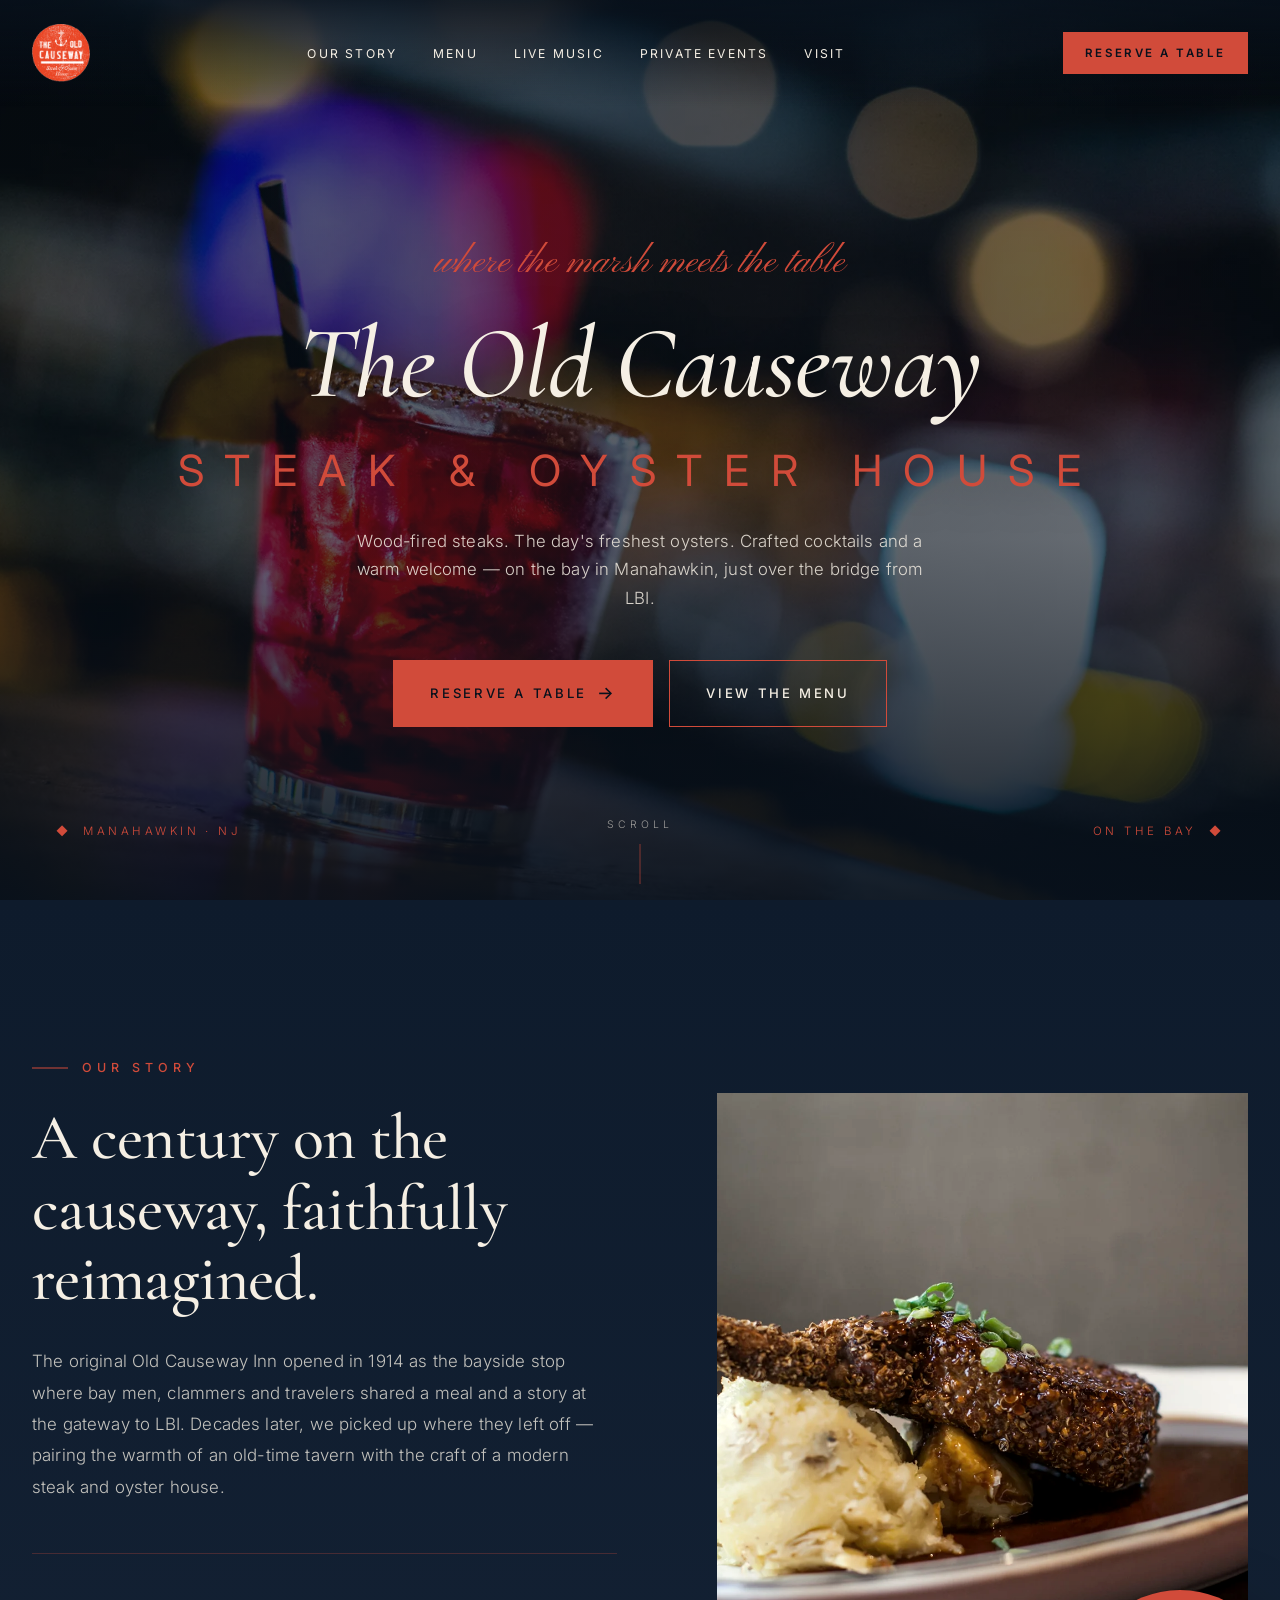
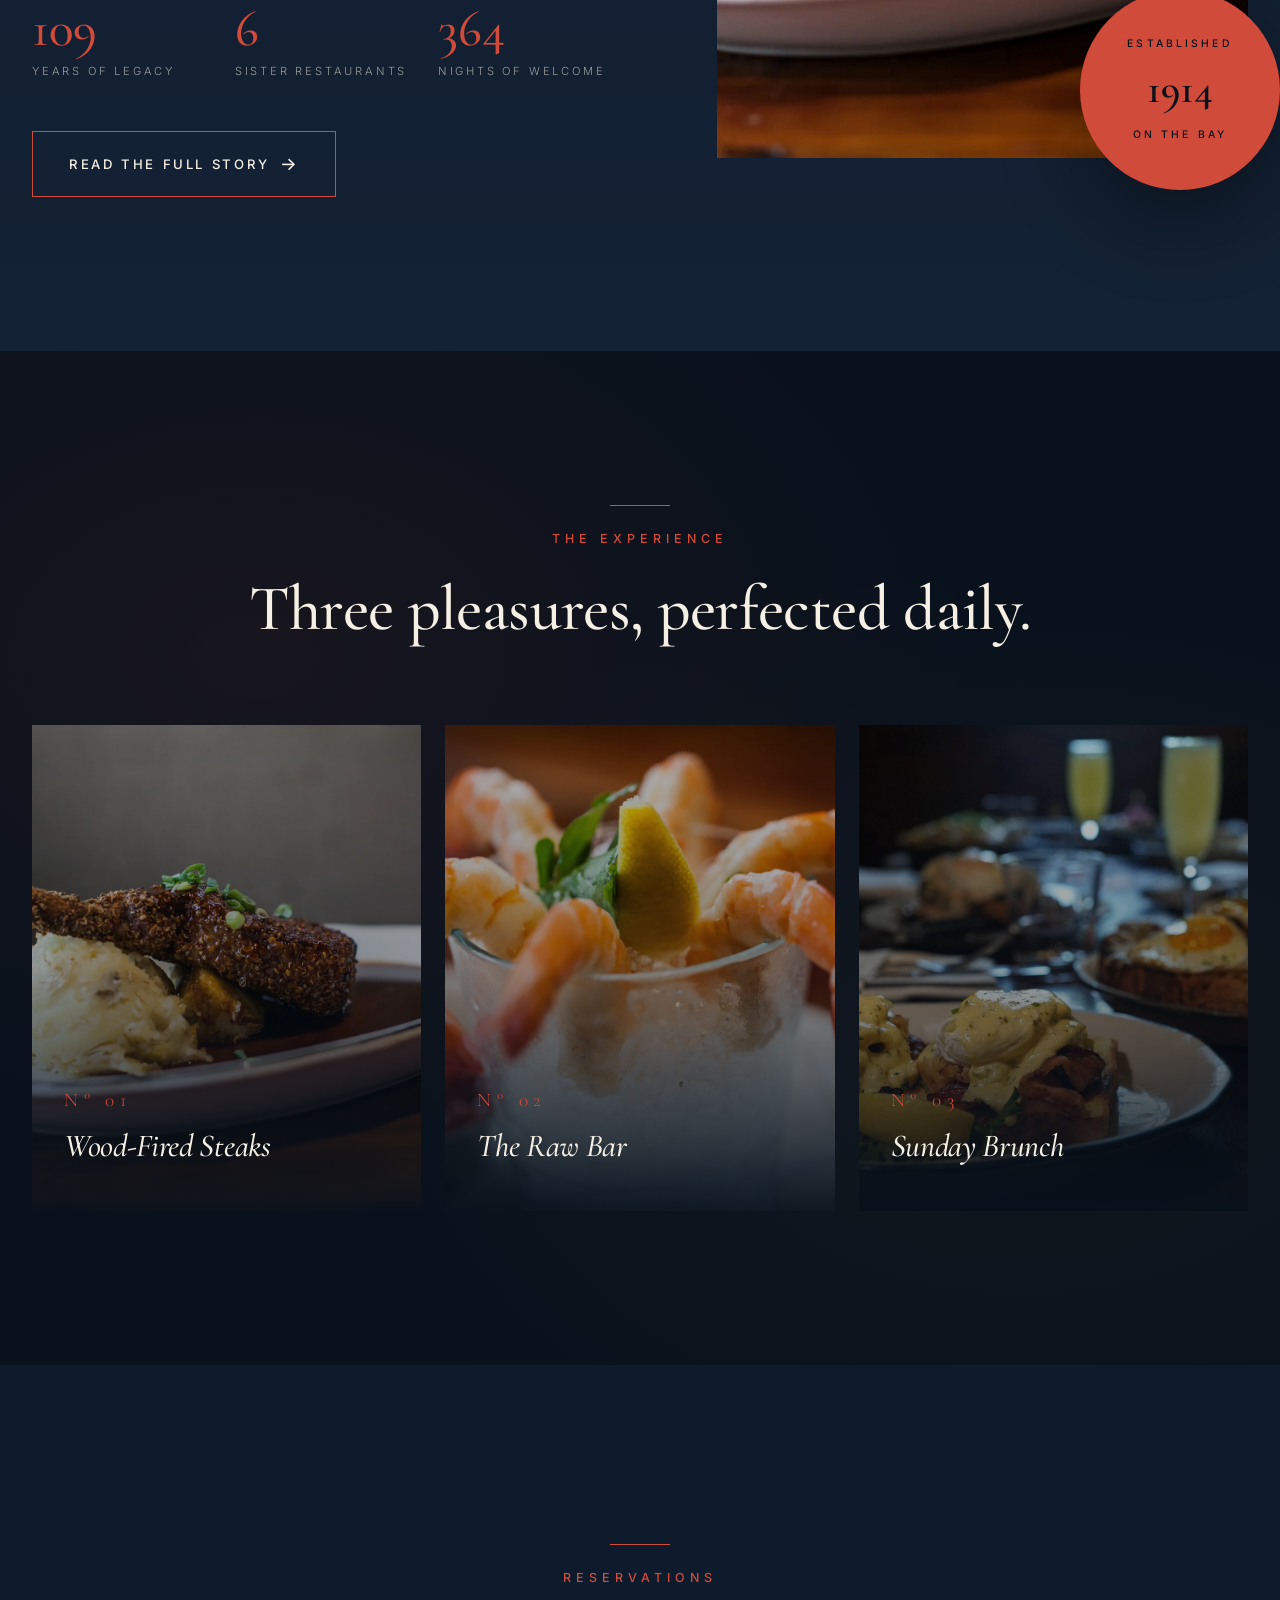
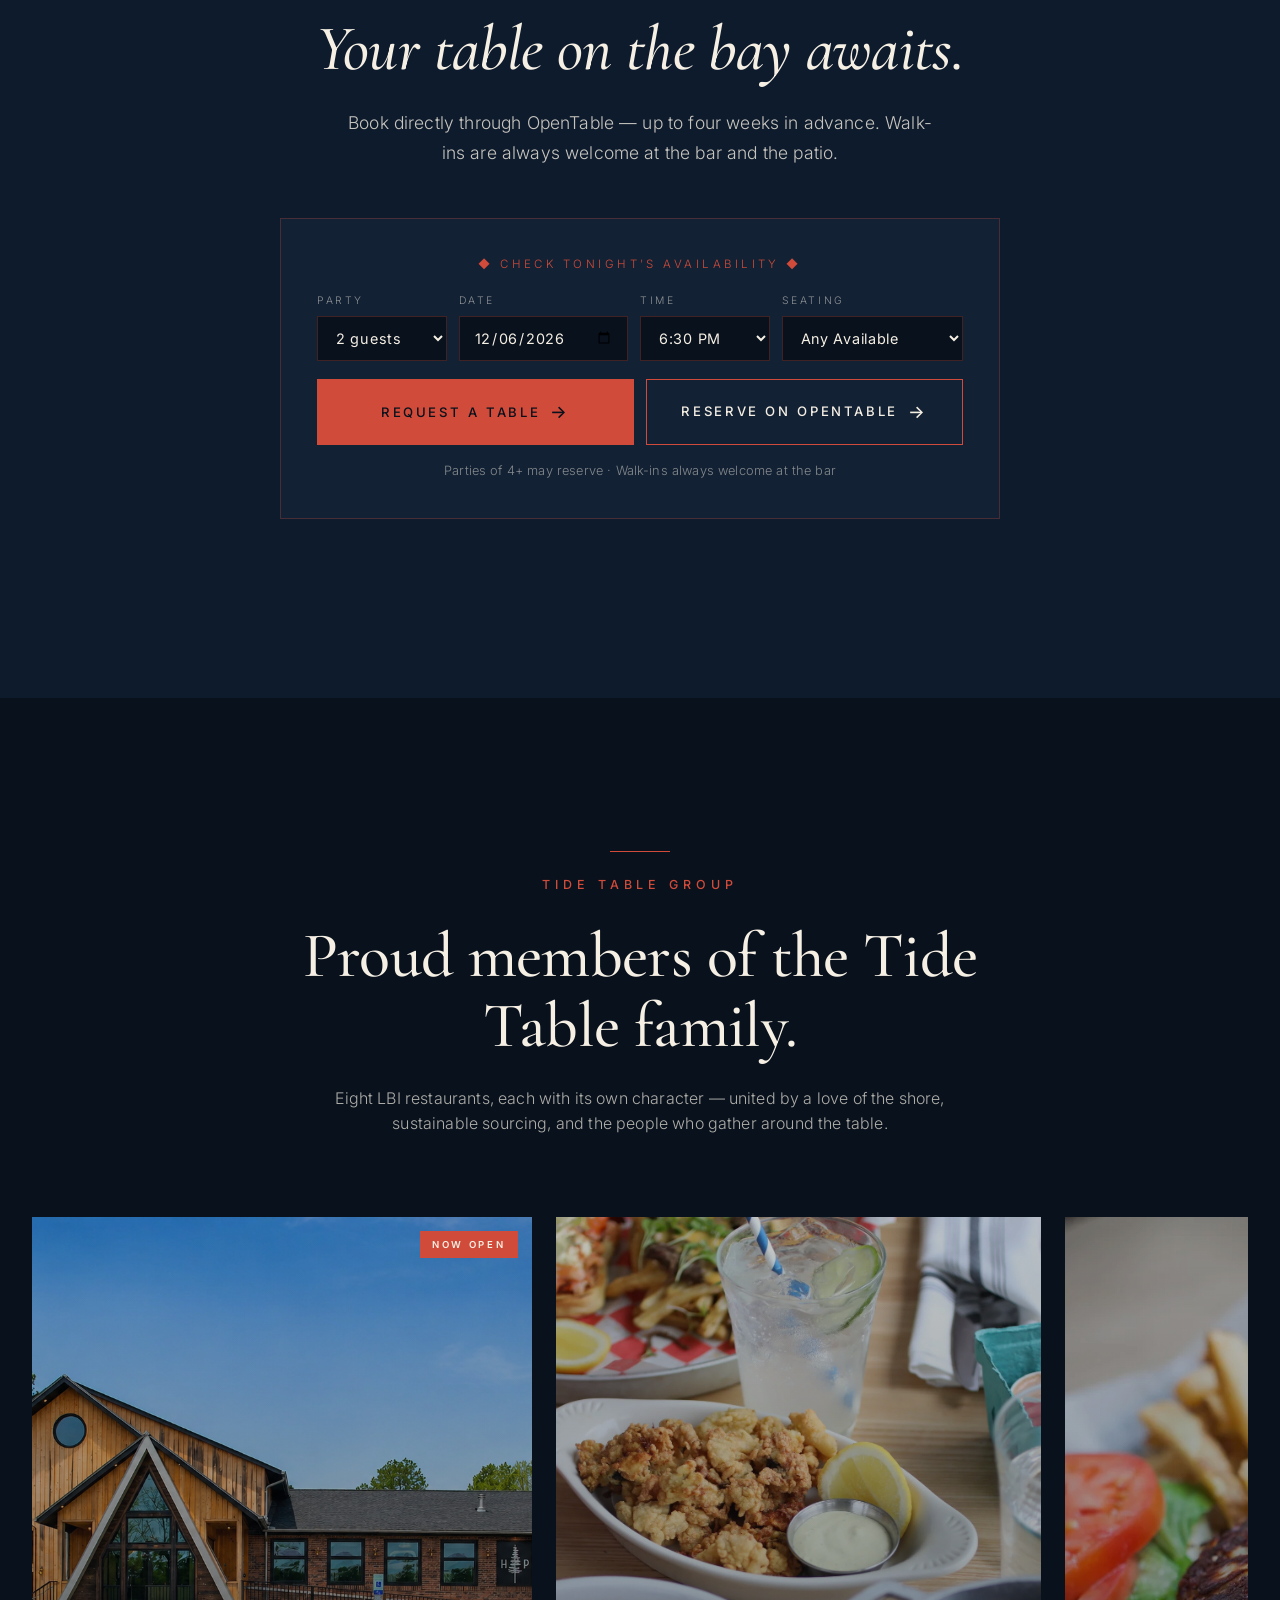
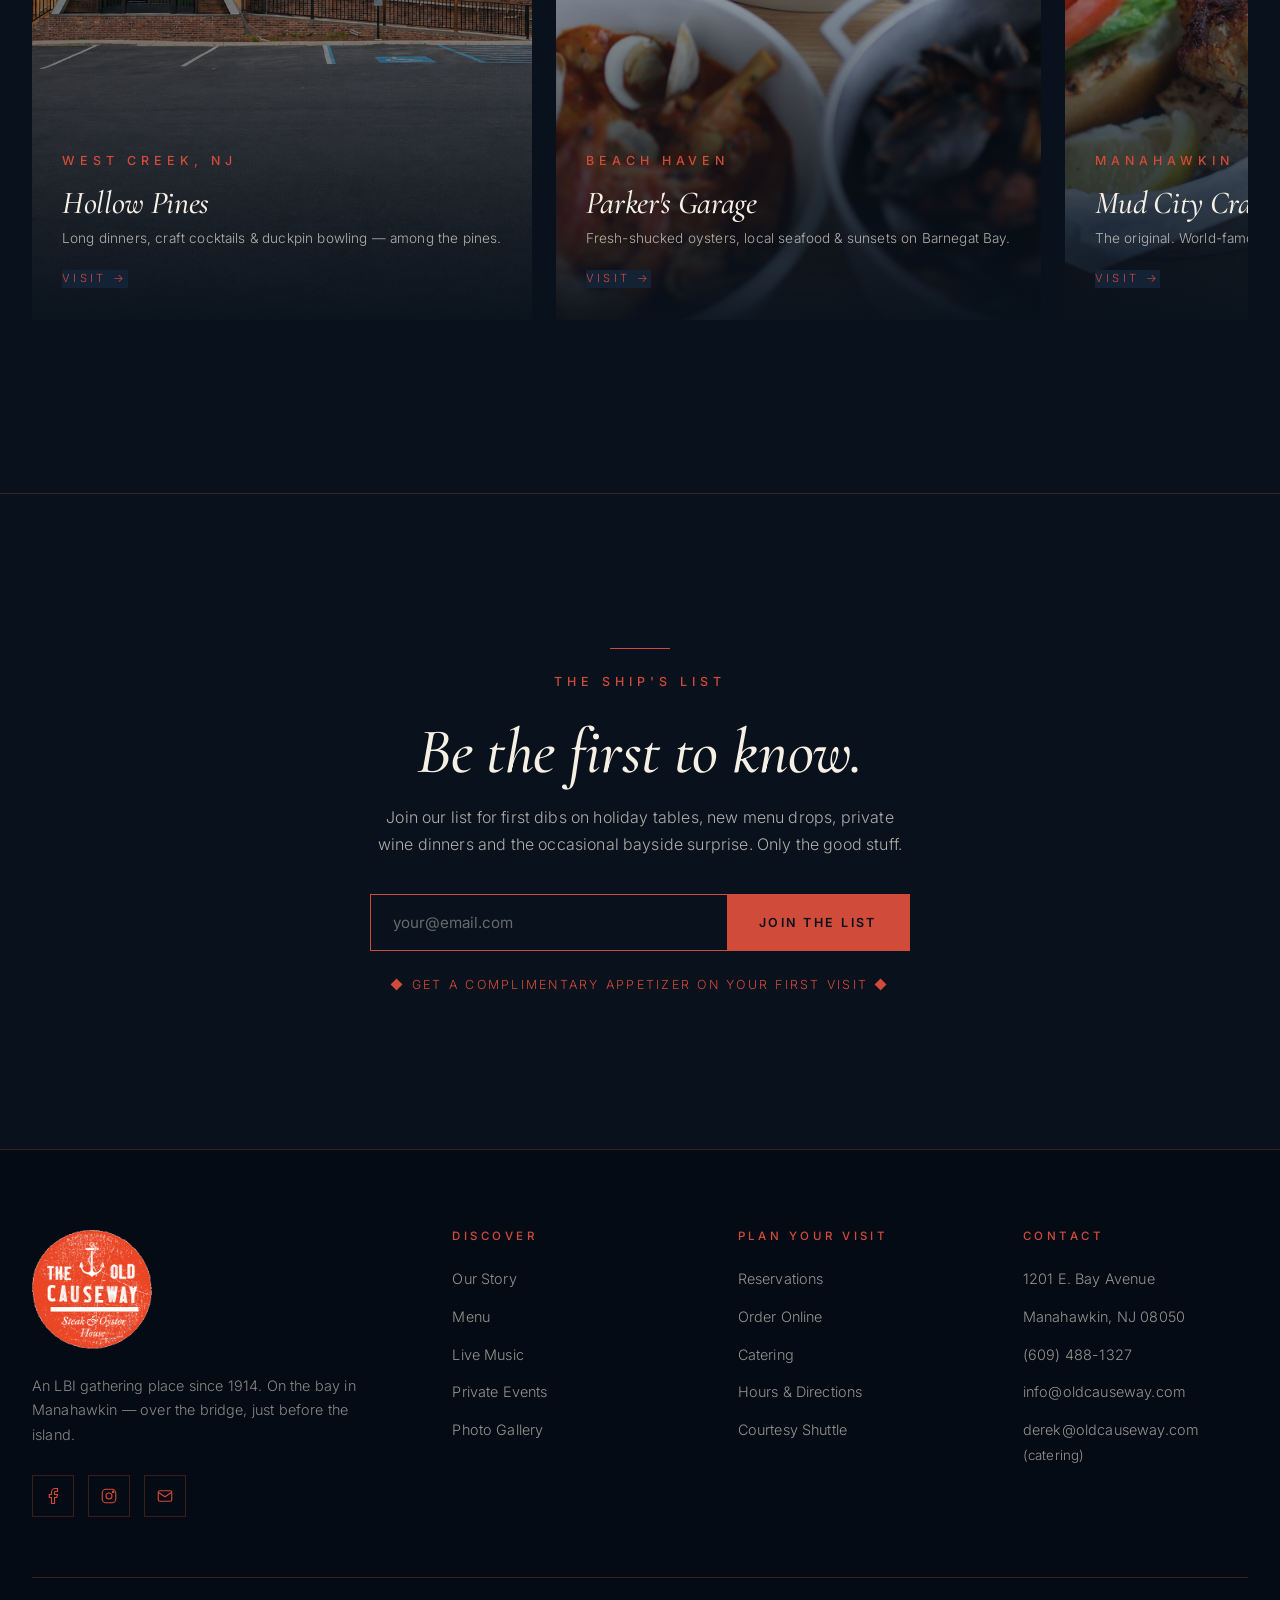
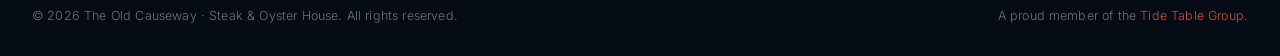
==== commit bf732ab1: "reservation: split CTA into Request + OpenTable; tighten mobile UI Reservation widget on home now ex" ====
--- a/index.html
+++ b/index.html
@@ -24,7 +24,8 @@
   <!-- NAVIGATION -->
   <nav class="nav" id="nav">
     <div class="container nav-inner">
-      <a href="index.html" class="brand"><img class="logo" src="assets/oc-logo.png" alt="The Old Causeway — Steak & Oyster House" /></a>
+      <a href="index.html" class="brand"><img class="logo" src="assets/oc-logo.png"
+          alt="The Old Causeway — Steak & Oyster House" /></a>
       <ul class="nav-menu" id="navMenu">
         <li><a href="story.html">Our Story</a></li>
         <li><a href="menu.html">Menu</a></li>
@@ -162,7 +163,7 @@
       <div class="reserve-widget">
         <div class="reserve-widget-title">◆ Check Tonight's Availability ◆</div>
         <form class="reserve-form"
-          onsubmit="event.preventDefault(); window.open('https://www.opentable.com/r/the-old-causeway-steak-and-oyster-house-manahawkin', '_blank');">
+          onsubmit="event.preventDefault(); alert('Thanks! Your request has been received — we’ll call or text to confirm your table shortly.');">
           <div class="reserve-fields">
             <div class="field">
               <label>Party</label>
@@ -202,7 +203,12 @@
               </select>
             </div>
           </div>
-          <button class="btn btn-primary btn-arrow" type="submit">Find My Table on OpenTable</button>
+          <div class="reserve-actions">
+            <button class="btn btn-primary btn-arrow" type="submit">Request a Table</button>
+            <a class="btn btn-ghost btn-arrow"
+              href="https://www.opentable.com/r/the-old-causeway-steak-and-oyster-house-manahawkin" target="_blank"
+              rel="noopener">Reserve on OpenTable</a>
+          </div>
           <div class="note">Parties of 4+ may reserve · Walk-ins always welcome at the bar</div>
         </form>
       </div>
@@ -263,7 +269,7 @@
           </div>
         </a>
 
-        <a href="https://birdandbettys.com" target="_blank" rel="noopener" class="family-card reveal">
+        <a href="https://birdandbettys.cjresults.com" target="_blank" rel="noopener" class="family-card reveal">
           <img src="assets/family/birdbetty.jpg" alt="Bird and Betty's table spread" />
           <div class="family-card-content">
             <span class="eyebrow">Beach Haven</span>
@@ -317,7 +323,7 @@
     <div class="container">
       <div class="footer-grid">
         <div class="footer-brand">
-        <img class="footer-logo" src="assets/oc-logo.png" alt="The Old Causeway" />
+          <img class="footer-logo" src="assets/oc-logo.png" alt="The Old Causeway" />
           <p>An LBI gathering place since 1914. On the bay in Manahawkin — over the bridge, just before the island.</p>
           <div class="socials">
             <a href="https://www.facebook.com/oldcauseway" target="_blank" rel="noopener" aria-label="Facebook">
--- a/styles.css
+++ b/styles.css
@@ -822,6 +822,11 @@
 }
 .field select:focus, .field input:focus { border-color: var(--brass); }
 .reserve-widget .btn { width: 100%; padding: 18px; }
+.reserve-actions {
+  display: grid;
+  grid-template-columns: 1fr 1fr;
+  gap: 12px;
+}
 .reserve-widget .note {
   text-align: center;
   font-size: 0.8rem;
@@ -1164,6 +1169,9 @@
 
 /* ---------- Mobile ---------- */
 @media (max-width: 960px) {
+  /* Nav: hide menu behind hamburger, group logo on left + CTA + toggle on right */
+  .nav-inner { gap: 12px; }
+  .brand { margin-right: auto; }
   .nav-menu { display: none; }
   .menu-toggle { display: flex; }
   .nav-menu.open {
@@ -1173,9 +1181,28 @@
     flex-direction: column;
     background: var(--navy-deep);
     padding: 30px;
-    gap: 20px;
+    gap: 22px;
     border-top: 1px solid var(--line);
   }
+  .nav-menu.open a {
+    font-size: 0.95rem;
+    letter-spacing: 0.22em;
+    padding: 8px 0;
+    width: 100%;
+    text-align: center;
+  }
+  .nav-cta { padding: 10px 16px; font-size: 0.65rem; letter-spacing: 0.18em; }
+
+  /* Hero */
+  .hero-content { padding: 130px 0 110px; }
+  .hero-meta { display: none; }
+  .scroll-cue { font-size: 0.55rem; bottom: 28px; }
+
+  /* Sub-page hero */
+  .subhero { min-height: 48vh; padding: 140px 24px 70px; }
+  .subhero h1 { font-size: clamp(2.2rem, 8vw, 3.6rem); }
+
+  /* Layout grids collapse */
   .story-grid, .events-grid, .visit-grid { grid-template-columns: 1fr; gap: 60px; }
   .visit-info { padding: 60px 32px; }
   .visit-map { min-height: 400px; }
@@ -1189,17 +1216,53 @@
   .gallery-item.tall, .gallery-item.wide, .gallery-item.short, .gallery-item.med, .gallery-item.feat {
     grid-column: span 6;
   }
-  .hero-meta { display: none; }
+
+  /* Family cards: slightly smaller on tablet */
+  .family-card { min-width: 280px; }
+
+  /* Reservation widget */
   .reserve-fields { grid-template-columns: 1fr 1fr; }
-  .float-cta { bottom: 16px; right: 16px; padding: 14px 20px; }
-}
+
+  /* Floating CTA stays in corner but trimmer */
+  .float-cta { bottom: 16px; right: 16px; padding: 14px 20px; font-size: 0.72rem; }
+}
+
 @media (max-width: 560px) {
-  .container { padding: 0 20px; }
+  .container { padding: 0 18px; }
+
+  /* Smaller logo + tighter CTA so all three nav items fit comfortably */
+  .brand img.logo { height: 42px; }
+  .nav { padding: 14px 0; }
+  .nav.scrolled, .nav.solid { padding: 12px 0; }
+  .nav-cta { padding: 8px 12px; font-size: 0.6rem; letter-spacing: 0.15em; }
+
+  /* Section padding gets cozier */
+  section { padding-top: 70px; padding-bottom: 70px; }
+
+  /* Hero typography */
+  .hero-content { padding: 110px 0 90px; }
+  .hero h1 .accent { font-size: 0.5em; letter-spacing: 0.35em; }
+  .hero p.lede { font-size: 0.98rem; margin: 24px auto 32px; }
+  .hero-ctas { gap: 12px; }
+  .hero-ctas .btn { width: 100%; }
+  .scroll-cue { display: none; }
+
+  /* Grids collapse to 1 column */
   .music-grid { grid-template-columns: 1fr; }
-  .footer-grid { grid-template-columns: 1fr; }
+  .footer-grid { grid-template-columns: 1fr; gap: 36px; }
   .reserve-fields { grid-template-columns: 1fr; }
+  .reserve-actions { grid-template-columns: 1fr; }
   .newsletter form { grid-template-columns: 1fr; }
   .newsletter button { padding: 16px; }
-  .reserve-widget { padding: 24px; }
+  .reserve-widget { padding: 24px 20px; }
   .menu-section-head { flex-direction: column; align-items: flex-start; gap: 8px; }
-}
+
+  /* Family cards even smaller */
+  .family-card { min-width: 260px; }
+
+  /* Float CTA: shorter label, but tap-friendly */
+  .float-cta { font-size: 0.66rem; padding: 12px 16px; letter-spacing: 0.18em; bottom: 14px; right: 14px; }
+
+  /* Buttons get full-width by default on mobile when grouped */
+  .btn { padding: 16px 24px; }
+}
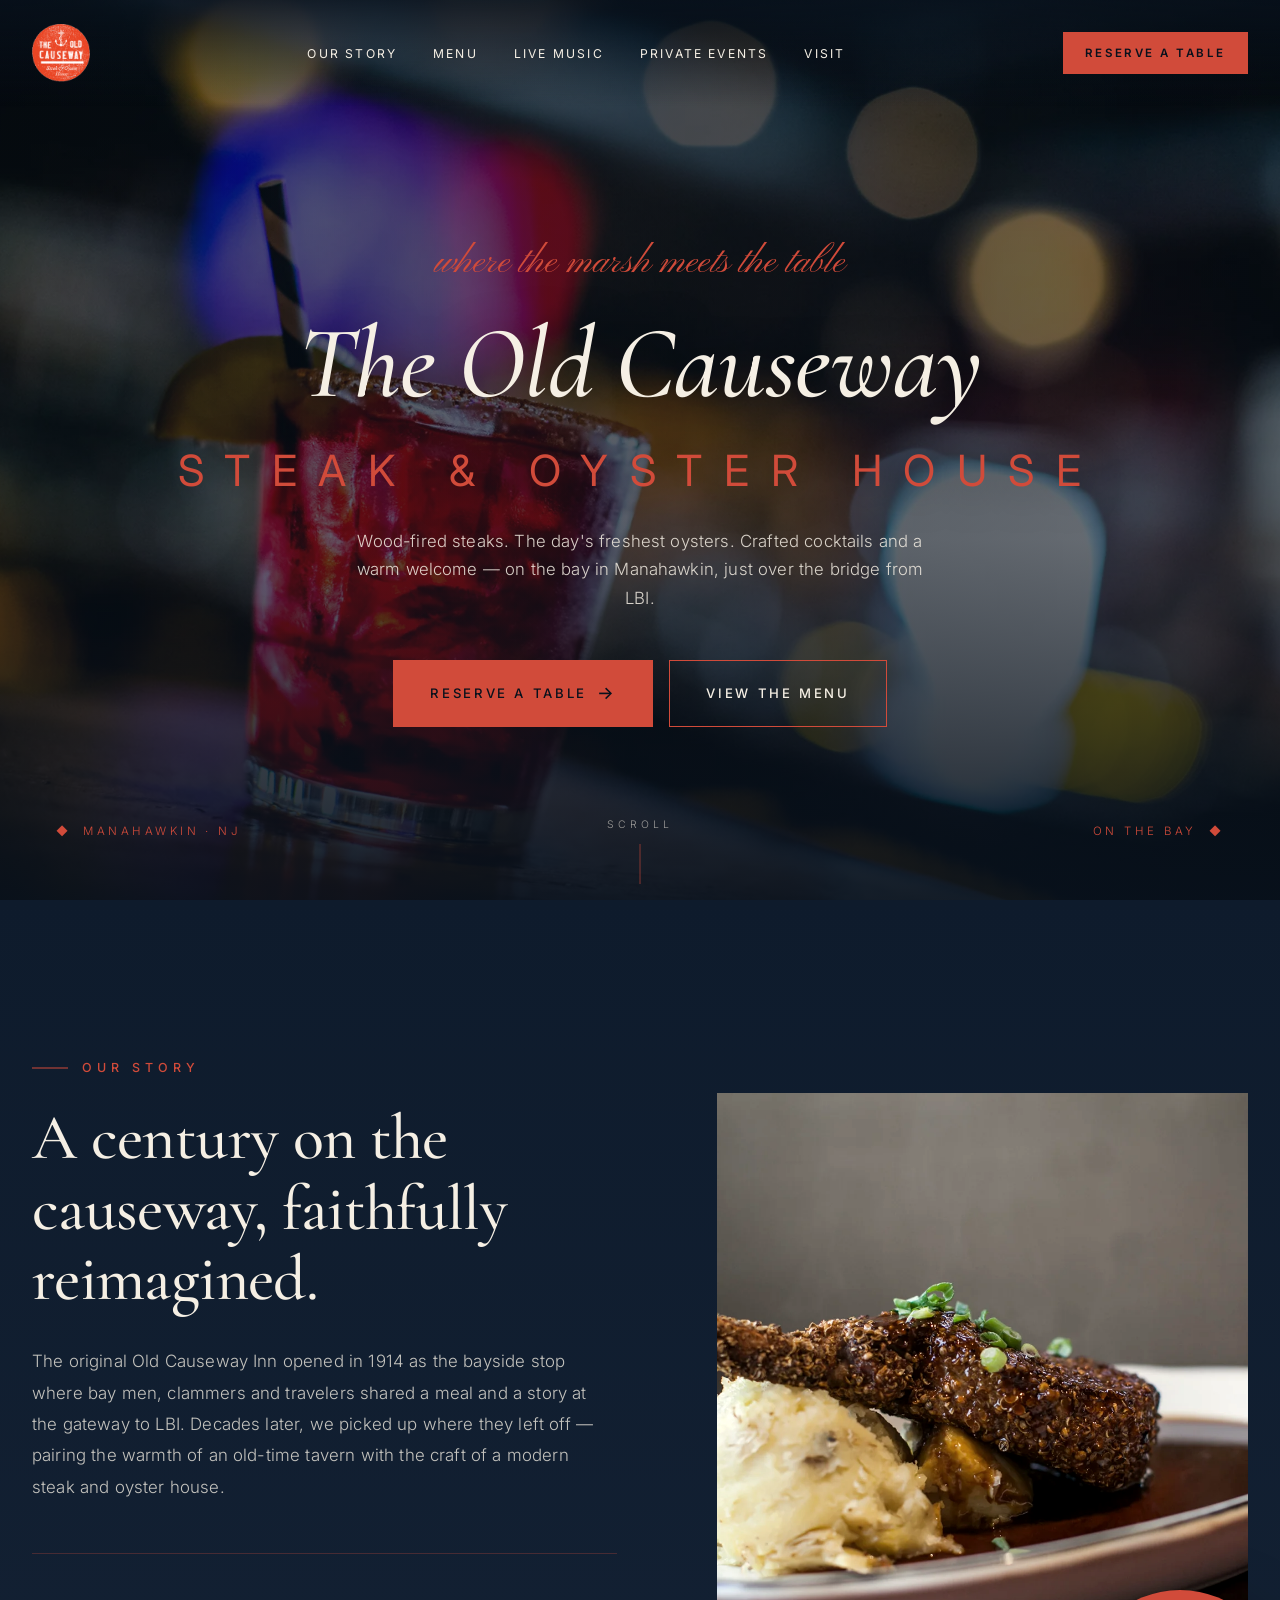
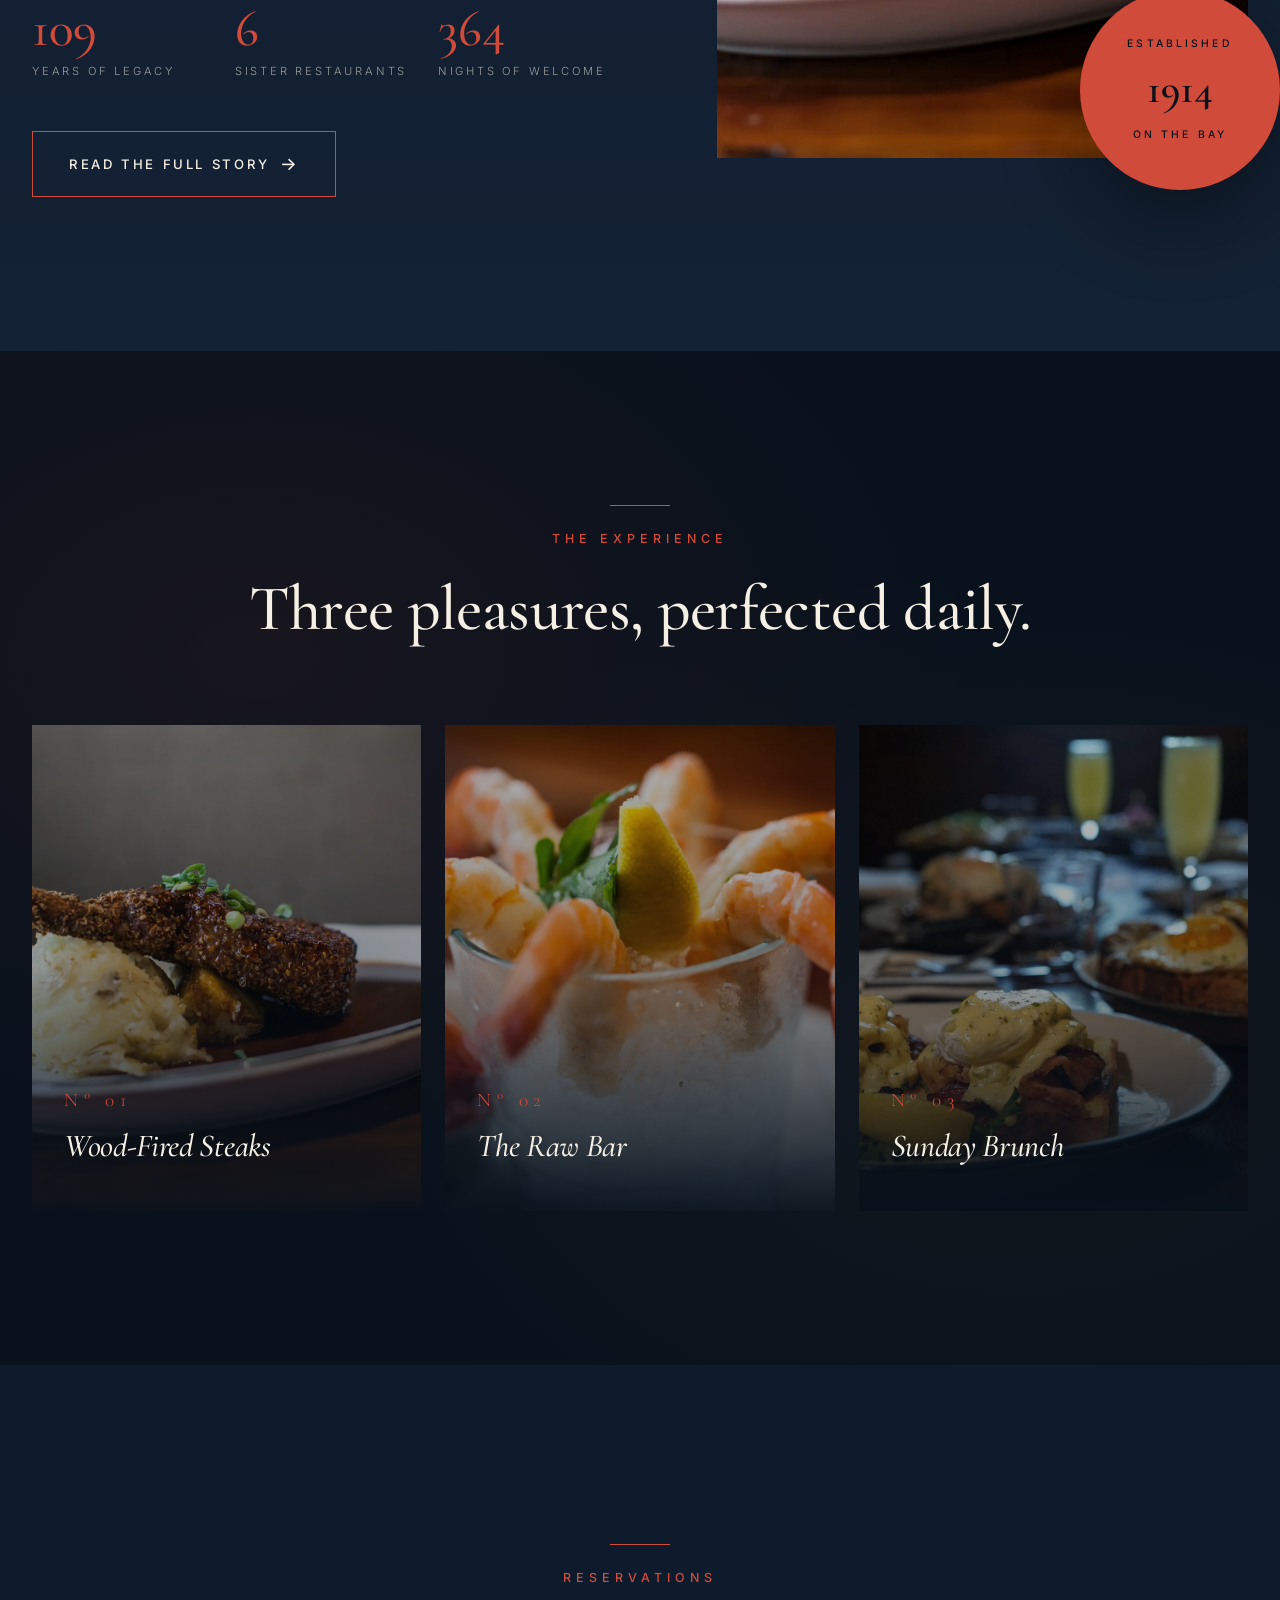
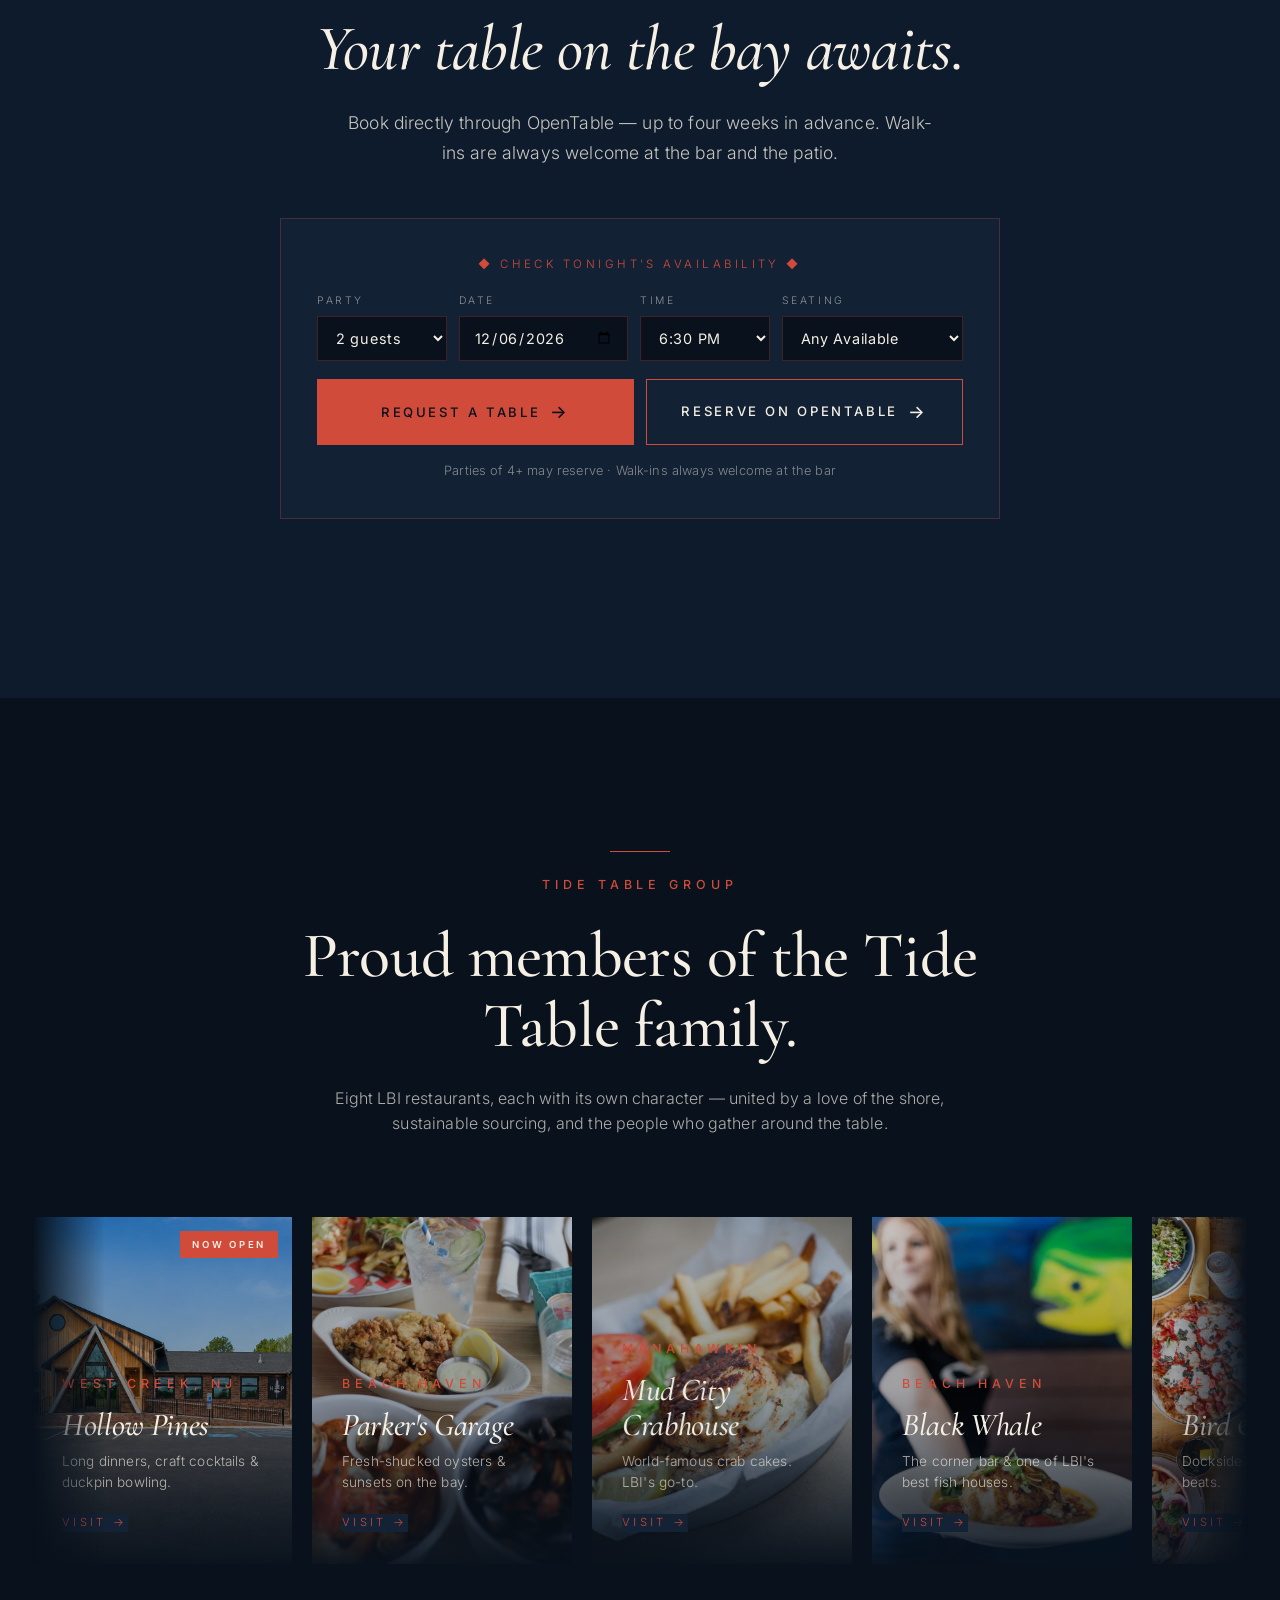
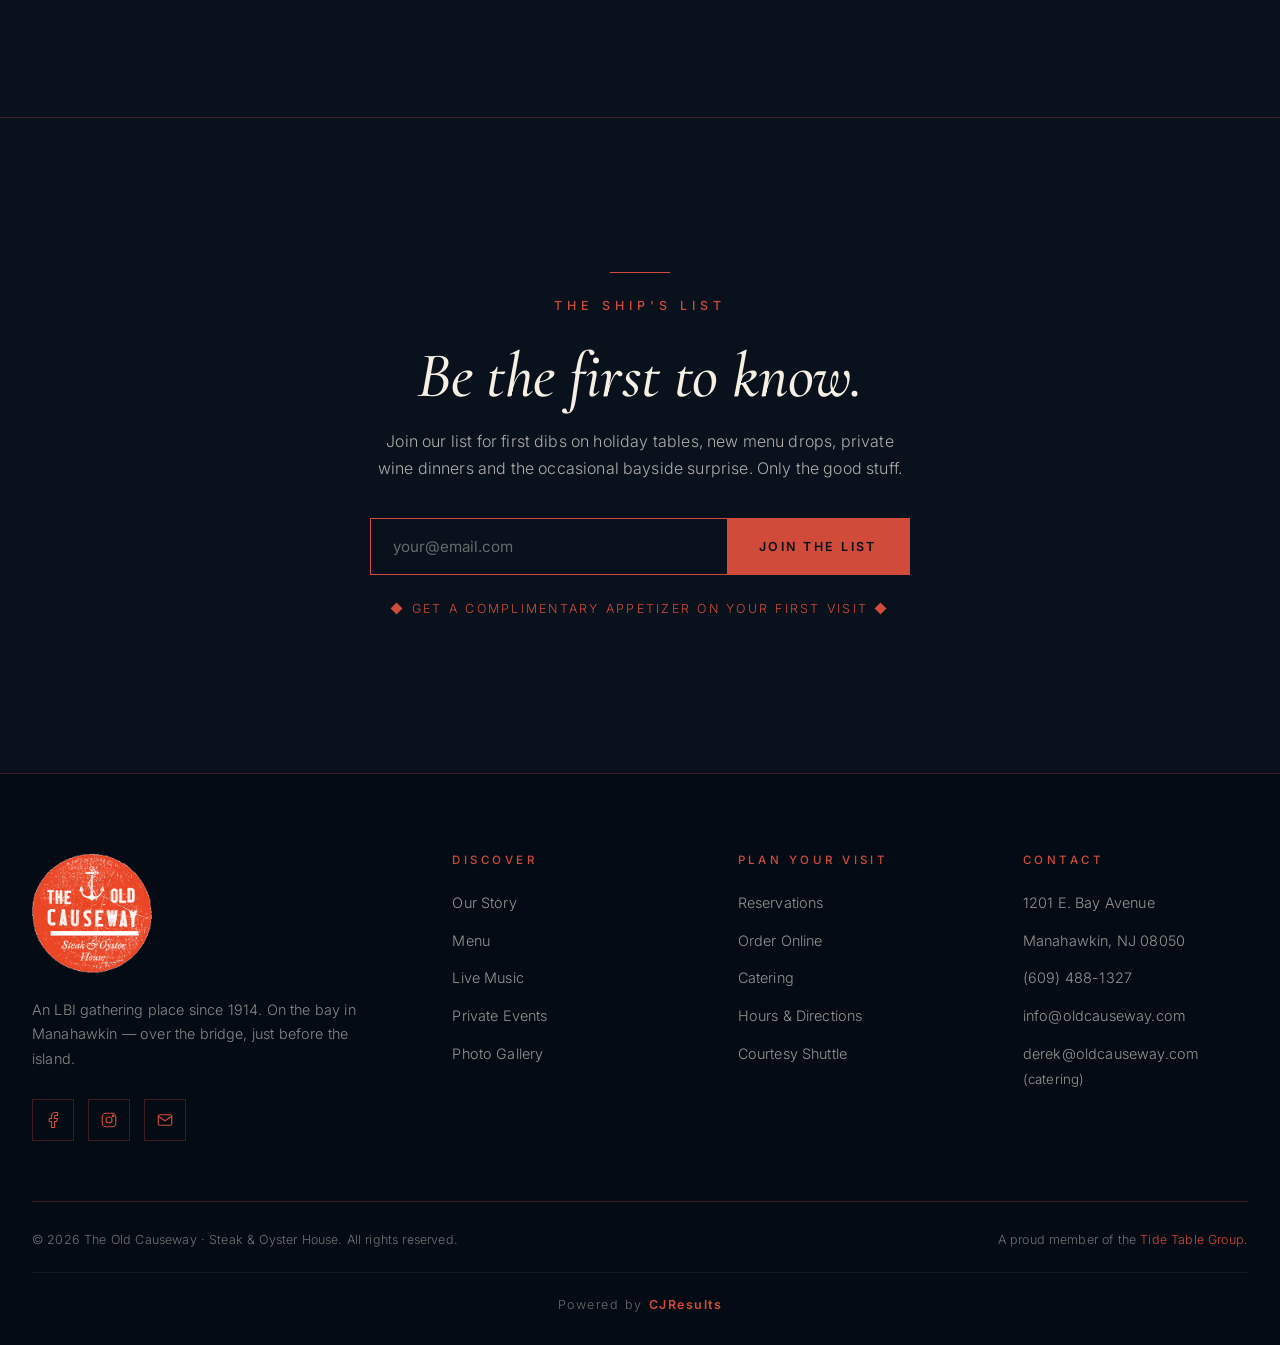
==== commit 40989bd4: "menu/family/footer polish: cleaner tab UX, auto carousel, CJResults credit Menu page - Tabs are stic" ====
--- a/index.html
+++ b/index.html
@@ -226,79 +226,149 @@
           sustainable sourcing, and the people who gather around the table.
         </p>
       </div>
-      <div class="family-track">
-
-        <a href="https://hollowpines.cjresults.com" target="_blank" rel="noopener" class="family-card reveal">
-          <span class="badge-new">Now Open</span>
-          <img src="assets/family/hollowpines.jpg" alt="Hollow Pines exterior" />
-          <div class="family-card-content">
-            <span class="eyebrow">West Creek, NJ</span>
-            <h3>Hollow Pines</h3>
-            <p>Long dinners, craft cocktails &amp; duckpin bowling — among the pines.</p>
-            <span class="visit">Visit →</span>
-          </div>
-        </a>
-
-        <a href="https://parkersgarage.cjresults.com" target="_blank" rel="noopener" class="family-card reveal delay-1">
-          <img src="assets/family/parkers.jpg" alt="Parker's Garage seafood spread" />
-          <div class="family-card-content">
-            <span class="eyebrow">Beach Haven</span>
-            <h3>Parker's Garage</h3>
-            <p>Fresh-shucked oysters, local seafood &amp; sunsets on Barnegat Bay.</p>
-            <span class="visit">Visit →</span>
-          </div>
-        </a>
-
-        <a href="https://mudcitycrabhouse.com" target="_blank" rel="noopener" class="family-card reveal delay-2">
-          <img src="assets/family/mudcity.jpg" alt="Mud City crab cake sandwich" />
-          <div class="family-card-content">
-            <span class="eyebrow">Manahawkin</span>
-            <h3>Mud City Crabhouse</h3>
-            <p>The original. World-famous crab cakes &amp; LBI's go-to crab house.</p>
-            <span class="visit">Visit →</span>
-          </div>
-        </a>
-
-        <a href="https://blackwhalebar.com" target="_blank" rel="noopener" class="family-card reveal delay-3">
-          <img src="assets/family/blackwhale.jpg" alt="Black Whale plated fish dish" />
-          <div class="family-card-content">
-            <span class="eyebrow">Beach Haven</span>
-            <h3>Black Whale Bar &amp; Fish House</h3>
-            <p>The corner bar that happens to be one of LBI's best fish houses.</p>
-            <span class="visit">Visit →</span>
-          </div>
-        </a>
-
-        <a href="https://birdandbettys.cjresults.com" target="_blank" rel="noopener" class="family-card reveal">
-          <img src="assets/family/birdbetty.jpg" alt="Bird and Betty's table spread" />
-          <div class="family-card-content">
-            <span class="eyebrow">Beach Haven</span>
-            <h3>Bird &amp; Betty's</h3>
-            <p>Beach Haven's waterfront hot spot. Dockside bites &amp; late-night beats.</p>
-            <span class="visit">Visit →</span>
-          </div>
-        </a>
-
-        <a href="https://shipbottomshellfish.com" target="_blank" rel="noopener" class="family-card reveal delay-1">
-          <img src="assets/family/shipbottom.jpg" alt="Ship Bottom Shellfish mussels" />
-          <div class="family-card-content">
-            <span class="eyebrow">Ship Bottom</span>
-            <h3>Ship Bottom Shellfish</h3>
-            <p>Kitchen &amp; market. The freshest from our ocean and bay — for 40 years.</p>
-            <span class="visit">Visit →</span>
-          </div>
-        </a>
-
-        <a href="https://elliscrabcakes.com" target="_blank" rel="noopener" class="family-card reveal delay-2">
-          <img src="assets/family/ellis.jpg" alt="Ellis Chicken and Crabcakes" />
-          <div class="family-card-content">
-            <span class="eyebrow">LBI</span>
-            <h3>Ellis Chicken &amp; Crabcakes</h3>
-            <p>Comfort food, perfected by the bay.</p>
-            <span class="visit">Visit →</span>
-          </div>
-        </a>
-
+      <div class="family-carousel">
+        <div class="family-track">
+          <!-- 7 cards, then duplicated below (aria-hidden) so the marquee loops seamlessly -->
+
+          <a href="https://hollowpines.cjresults.com" target="_blank" rel="noopener" class="family-card">
+            <span class="badge-new">Now Open</span>
+            <img src="assets/family/hollowpines.jpg" alt="Hollow Pines exterior" />
+            <div class="family-card-content">
+              <span class="eyebrow">West Creek, NJ</span>
+              <h3>Hollow Pines</h3>
+              <p>Long dinners, craft cocktails &amp; duckpin bowling.</p>
+              <span class="visit">Visit →</span>
+            </div>
+          </a>
+
+          <a href="https://parkersgarage.cjresults.com" target="_blank" rel="noopener" class="family-card">
+            <img src="assets/family/parkers.jpg" alt="Parker's Garage seafood spread" />
+            <div class="family-card-content">
+              <span class="eyebrow">Beach Haven</span>
+              <h3>Parker's Garage</h3>
+              <p>Fresh-shucked oysters &amp; sunsets on the bay.</p>
+              <span class="visit">Visit →</span>
+            </div>
+          </a>
+
+          <a href="https://mudcitycrabhouse.com" target="_blank" rel="noopener" class="family-card">
+            <img src="assets/family/mudcity.jpg" alt="Mud City crab cake sandwich" />
+            <div class="family-card-content">
+              <span class="eyebrow">Manahawkin</span>
+              <h3>Mud City Crabhouse</h3>
+              <p>World-famous crab cakes. LBI's go-to.</p>
+              <span class="visit">Visit →</span>
+            </div>
+          </a>
+
+          <a href="https://blackwhalebar.com" target="_blank" rel="noopener" class="family-card">
+            <img src="assets/family/blackwhale.jpg" alt="Black Whale plated fish dish" />
+            <div class="family-card-content">
+              <span class="eyebrow">Beach Haven</span>
+              <h3>Black Whale</h3>
+              <p>The corner bar &amp; one of LBI's best fish houses.</p>
+              <span class="visit">Visit →</span>
+            </div>
+          </a>
+
+          <a href="https://birdandbettys.cjresults.com" target="_blank" rel="noopener" class="family-card">
+            <img src="assets/family/birdbetty.jpg" alt="Bird and Betty's table spread" />
+            <div class="family-card-content">
+              <span class="eyebrow">Beach Haven</span>
+              <h3>Bird &amp; Betty's</h3>
+              <p>Dockside bites &amp; late-night beats.</p>
+              <span class="visit">Visit →</span>
+            </div>
+          </a>
+
+          <a href="https://shipbottomshellfish.com" target="_blank" rel="noopener" class="family-card">
+            <img src="assets/family/shipbottom.jpg" alt="Ship Bottom Shellfish mussels" />
+            <div class="family-card-content">
+              <span class="eyebrow">Ship Bottom</span>
+              <h3>Ship Bottom Shellfish</h3>
+              <p>Kitchen &amp; market. Freshest from the bay.</p>
+              <span class="visit">Visit →</span>
+            </div>
+          </a>
+
+          <a href="https://elliscrabcakes.com" target="_blank" rel="noopener" class="family-card">
+            <img src="assets/family/ellis.jpg" alt="Ellis Chicken and Crabcakes" />
+            <div class="family-card-content">
+              <span class="eyebrow">LBI</span>
+              <h3>Ellis Chicken &amp; Crabcakes</h3>
+              <p>Comfort food, perfected by the bay.</p>
+              <span class="visit">Visit →</span>
+            </div>
+          </a>
+
+          <!-- duplicates for seamless loop -->
+
+          <a href="https://hollowpines.cjresults.com" target="_blank" rel="noopener" class="family-card" aria-hidden="true" tabindex="-1">
+            <span class="badge-new">Now Open</span>
+            <img src="assets/family/hollowpines.jpg" alt="" />
+            <div class="family-card-content">
+              <span class="eyebrow">West Creek, NJ</span>
+              <h3>Hollow Pines</h3>
+              <p>Long dinners, craft cocktails &amp; duckpin bowling.</p>
+              <span class="visit">Visit →</span>
+            </div>
+          </a>
+          <a href="https://parkersgarage.cjresults.com" target="_blank" rel="noopener" class="family-card" aria-hidden="true" tabindex="-1">
+            <img src="assets/family/parkers.jpg" alt="" />
+            <div class="family-card-content">
+              <span class="eyebrow">Beach Haven</span>
+              <h3>Parker's Garage</h3>
+              <p>Fresh-shucked oysters &amp; sunsets on the bay.</p>
+              <span class="visit">Visit →</span>
+            </div>
+          </a>
+          <a href="https://mudcitycrabhouse.com" target="_blank" rel="noopener" class="family-card" aria-hidden="true" tabindex="-1">
+            <img src="assets/family/mudcity.jpg" alt="" />
+            <div class="family-card-content">
+              <span class="eyebrow">Manahawkin</span>
+              <h3>Mud City Crabhouse</h3>
+              <p>World-famous crab cakes. LBI's go-to.</p>
+              <span class="visit">Visit →</span>
+            </div>
+          </a>
+          <a href="https://blackwhalebar.com" target="_blank" rel="noopener" class="family-card" aria-hidden="true" tabindex="-1">
+            <img src="assets/family/blackwhale.jpg" alt="" />
+            <div class="family-card-content">
+              <span class="eyebrow">Beach Haven</span>
+              <h3>Black Whale</h3>
+              <p>The corner bar &amp; one of LBI's best fish houses.</p>
+              <span class="visit">Visit →</span>
+            </div>
+          </a>
+          <a href="https://birdandbettys.cjresults.com" target="_blank" rel="noopener" class="family-card" aria-hidden="true" tabindex="-1">
+            <img src="assets/family/birdbetty.jpg" alt="" />
+            <div class="family-card-content">
+              <span class="eyebrow">Beach Haven</span>
+              <h3>Bird &amp; Betty's</h3>
+              <p>Dockside bites &amp; late-night beats.</p>
+              <span class="visit">Visit →</span>
+            </div>
+          </a>
+          <a href="https://shipbottomshellfish.com" target="_blank" rel="noopener" class="family-card" aria-hidden="true" tabindex="-1">
+            <img src="assets/family/shipbottom.jpg" alt="" />
+            <div class="family-card-content">
+              <span class="eyebrow">Ship Bottom</span>
+              <h3>Ship Bottom Shellfish</h3>
+              <p>Kitchen &amp; market. Freshest from the bay.</p>
+              <span class="visit">Visit →</span>
+            </div>
+          </a>
+          <a href="https://elliscrabcakes.com" target="_blank" rel="noopener" class="family-card" aria-hidden="true" tabindex="-1">
+            <img src="assets/family/ellis.jpg" alt="" />
+            <div class="family-card-content">
+              <span class="eyebrow">LBI</span>
+              <h3>Ellis Chicken &amp; Crabcakes</h3>
+              <p>Comfort food, perfected by the bay.</p>
+              <span class="visit">Visit →</span>
+            </div>
+          </a>
+
+        </div>
       </div>
     </div>
   </section>
@@ -385,6 +455,9 @@
         <div>A proud member of the <a href="https://tidetablegroup.com" target="_blank" rel="noopener"
             class="tide-link">Tide Table Group</a>.</div>
       </div>
+      <div class="footer-cjresults">
+        <span>Powered by</span><a href="https://cjresults.com" target="_blank" rel="noopener">CJResults</a>
+      </div>
     </div>
   </footer>
 
--- a/styles.css
+++ b/styles.css
@@ -536,38 +536,53 @@
   border-bottom: 1px solid var(--line);
   padding: 20px 0;
   position: sticky;
-  top: 0;
-  background: rgba(8, 17, 28, 0.96);
-  backdrop-filter: blur(16px);
-  z-index: 50;
+  top: 88px;
+  background: rgba(8, 17, 28, 0.98);
+  backdrop-filter: blur(20px);
+  -webkit-backdrop-filter: blur(20px);
+  z-index: 60;
   max-width: 1320px;
 }
 .menu-tab {
   font-size: 0.78rem;
   letter-spacing: 0.2em;
   text-transform: uppercase;
-  padding: 10px 24px;
+  padding: 12px 28px;
   color: rgba(245, 239, 228, 0.55);
   position: relative;
-  transition: all 0.3s var(--transition);
+  transition: color 0.2s var(--transition), background 0.2s var(--transition);
   font-weight: 500;
-}
-.menu-tab:hover { color: var(--cream); }
-.menu-tab.active { color: var(--brass); }
+  border-radius: 2px;
+}
+.menu-tab:hover { color: var(--cream); background: rgba(209, 75, 58, 0.08); }
+.menu-tab.active { color: var(--cream); background: rgba(209, 75, 58, 0.15); }
 .menu-tab.active::after {
-  content: '✦';
-  display: block;
-  font-size: 0.6rem;
-  margin-top: 4px;
-}
-.menu-panel { display: none; animation: fadePanel 0.6s var(--transition); }
+  content: '';
+  position: absolute;
+  left: 50%; bottom: 4px;
+  transform: translateX(-50%);
+  width: 24px; height: 2px;
+  background: var(--brass);
+}
+.menu-panel { display: none; animation: fadePanel 0.25s var(--transition); }
 .menu-panel.active { display: block; }
 @keyframes fadePanel {
-  from { opacity: 0; transform: translateY(12px); }
-  to { opacity: 1; transform: translateY(0); }
-}
-
-.menu-section { margin-bottom: 80px; }
+  from { opacity: 0; }
+  to { opacity: 1; }
+}
+
+.menu-section { margin-bottom: 60px; }
+.menu-section:last-child { margin-bottom: 0; }
+@media (max-width: 960px) {
+  .menu-page .menu-tabs { top: 70px; padding: 14px 0; }
+  .menu-section { margin-bottom: 48px; }
+  .menu-tab { padding: 10px 18px; font-size: 0.72rem; letter-spacing: 0.15em; }
+}
+@media (max-width: 560px) {
+  .menu-page .menu-tabs { top: 60px; padding: 10px 0; gap: 4px; }
+  .menu-tab { padding: 8px 12px; font-size: 0.66rem; letter-spacing: 0.12em; }
+  .menu-section { margin-bottom: 40px; }
+}
 .menu-section-head {
   display: flex; align-items: center; gap: 24px;
   margin-bottom: 36px;
@@ -880,28 +895,49 @@
   background: var(--navy-deep);
   overflow: hidden;
 }
+/* Auto-rotating carousel: continuous horizontal marquee.
+   Cards are duplicated in HTML so the -50% translate creates a seamless loop.
+   Hover anywhere on the carousel pauses the motion so users can click. */
+.family-carousel {
+  position: relative;
+  overflow: hidden;
+  margin-top: 60px;
+  -webkit-mask-image: linear-gradient(to right, transparent 0%, black 6%, black 94%, transparent 100%);
+          mask-image: linear-gradient(to right, transparent 0%, black 6%, black 94%, transparent 100%);
+}
 .family-track {
   display: flex;
-  gap: 24px;
-  margin-top: 60px;
-  padding-bottom: 20px;
-  overflow-x: auto;
-  scroll-snap-type: x mandatory;
-  scrollbar-width: thin;
-  scrollbar-color: var(--brass) transparent;
-}
-.family-track::-webkit-scrollbar { height: 4px; }
-.family-track::-webkit-scrollbar-thumb { background: var(--brass); }
+  gap: 20px;
+  width: max-content;
+  animation: family-scroll 55s linear infinite;
+  will-change: transform;
+}
+.family-carousel:hover .family-track,
+.family-carousel:focus-within .family-track {
+  animation-play-state: paused;
+}
+@keyframes family-scroll {
+  from { transform: translate3d(0, 0, 0); }
+  to   { transform: translate3d(calc(-50% - 10px), 0, 0); }
+}
+@media (prefers-reduced-motion: reduce) {
+  .family-track { animation: none; }
+}
 .family-card {
-  min-width: 320px;
+  min-width: 260px;
+  width: 260px;
   flex-shrink: 0;
-  scroll-snap-align: start;
   position: relative;
   overflow: hidden;
   aspect-ratio: 3/4;
   background: var(--navy-2);
   display: flex;
   align-items: flex-end;
+}
+@media (max-width: 560px) {
+  .family-card { min-width: 220px; width: 220px; }
+  .family-track { animation-duration: 42s; }
+  .family-carousel { margin-top: 40px; }
 }
 .family-card img {
   position: absolute; inset: 0;
@@ -1126,6 +1162,26 @@
   gap: 16px;
 }
 .footer-bottom .tide-link { color: var(--brass); }
+
+/* ---------- "Powered by CJResults" credit ---------- */
+.footer-cjresults {
+  text-align: center;
+  margin-top: 22px;
+  padding-top: 22px;
+  border-top: 1px solid rgba(245, 239, 228, 0.06);
+  font-size: 0.78rem;
+  letter-spacing: 0.12em;
+}
+.footer-cjresults span {
+  color: rgba(245, 239, 228, 0.42);
+}
+.footer-cjresults a {
+  color: var(--brass);
+  font-weight: 600;
+  margin-left: 6px;
+  transition: color 0.3s var(--transition);
+}
+.footer-cjresults a:hover { color: var(--brass-bright); }
 
 /* ---------- Floating Reservation Bar (sticky CTA) ---------- */
 .float-cta {
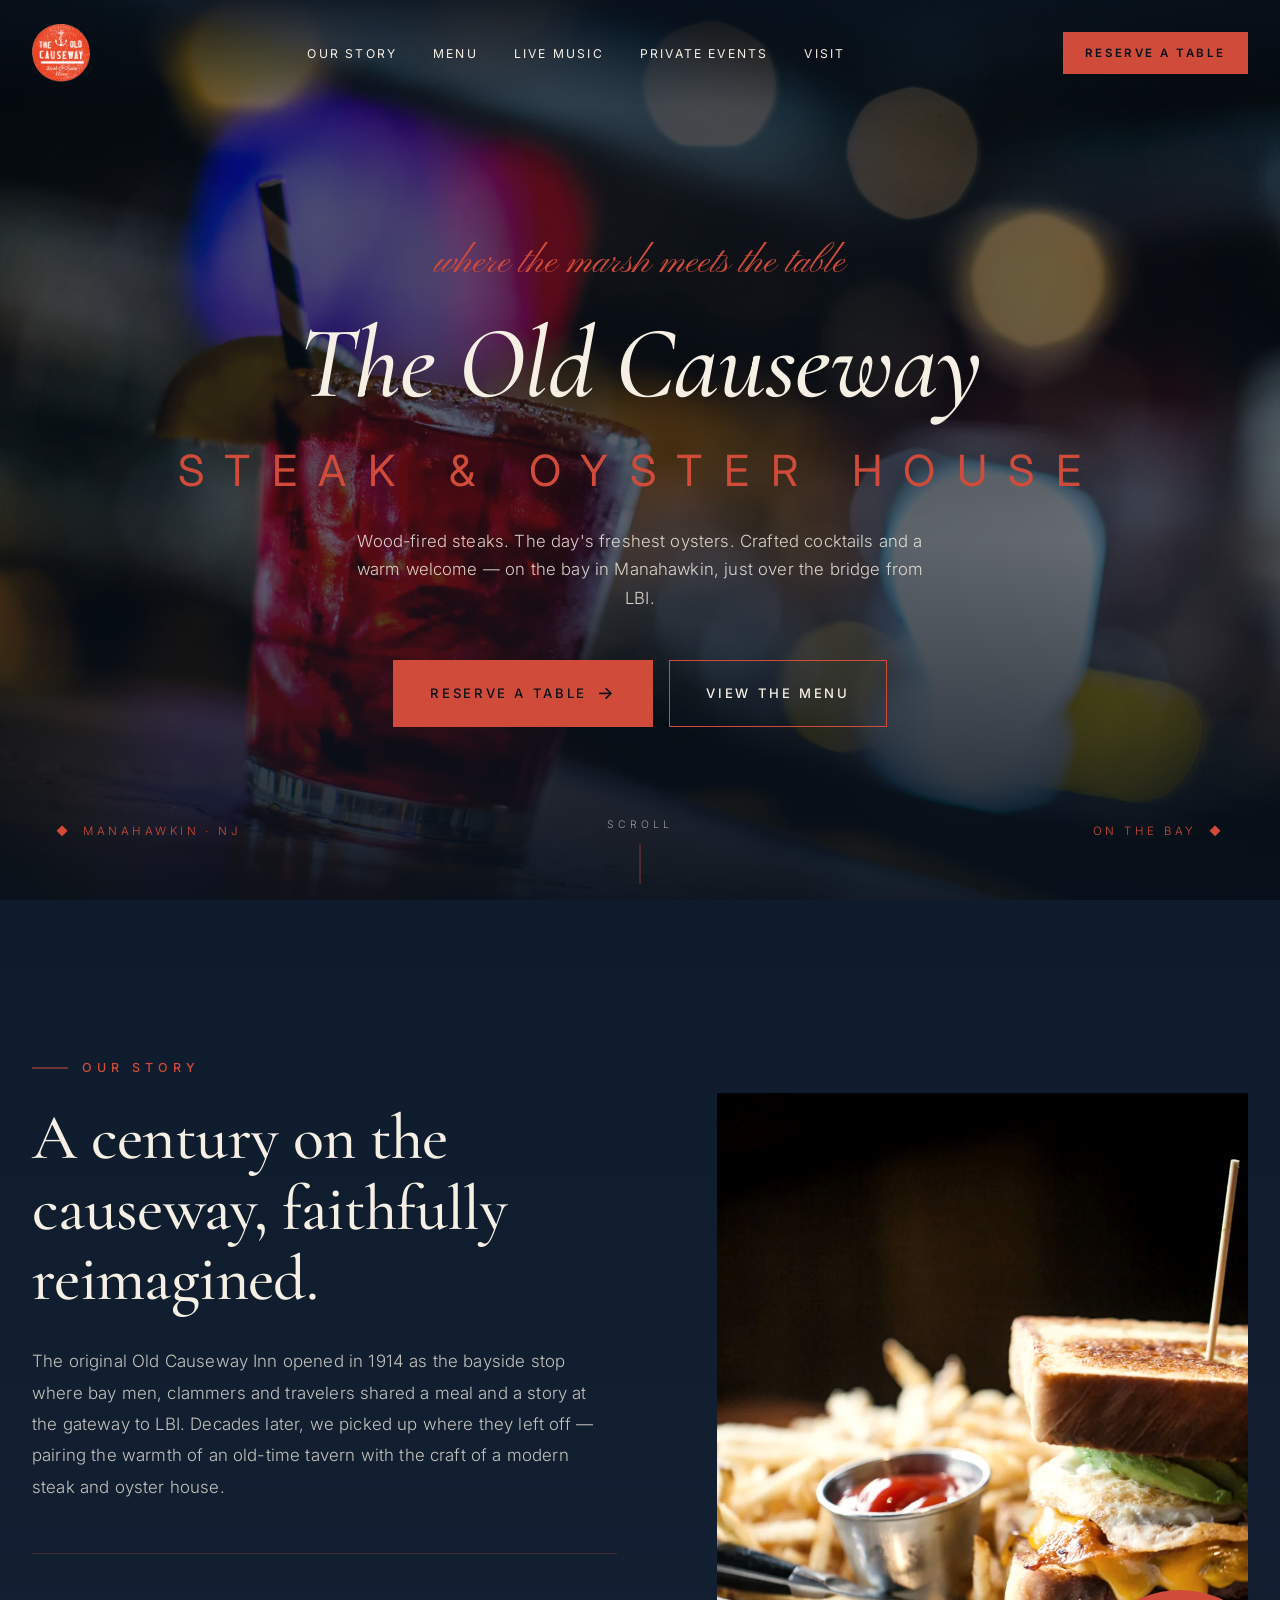
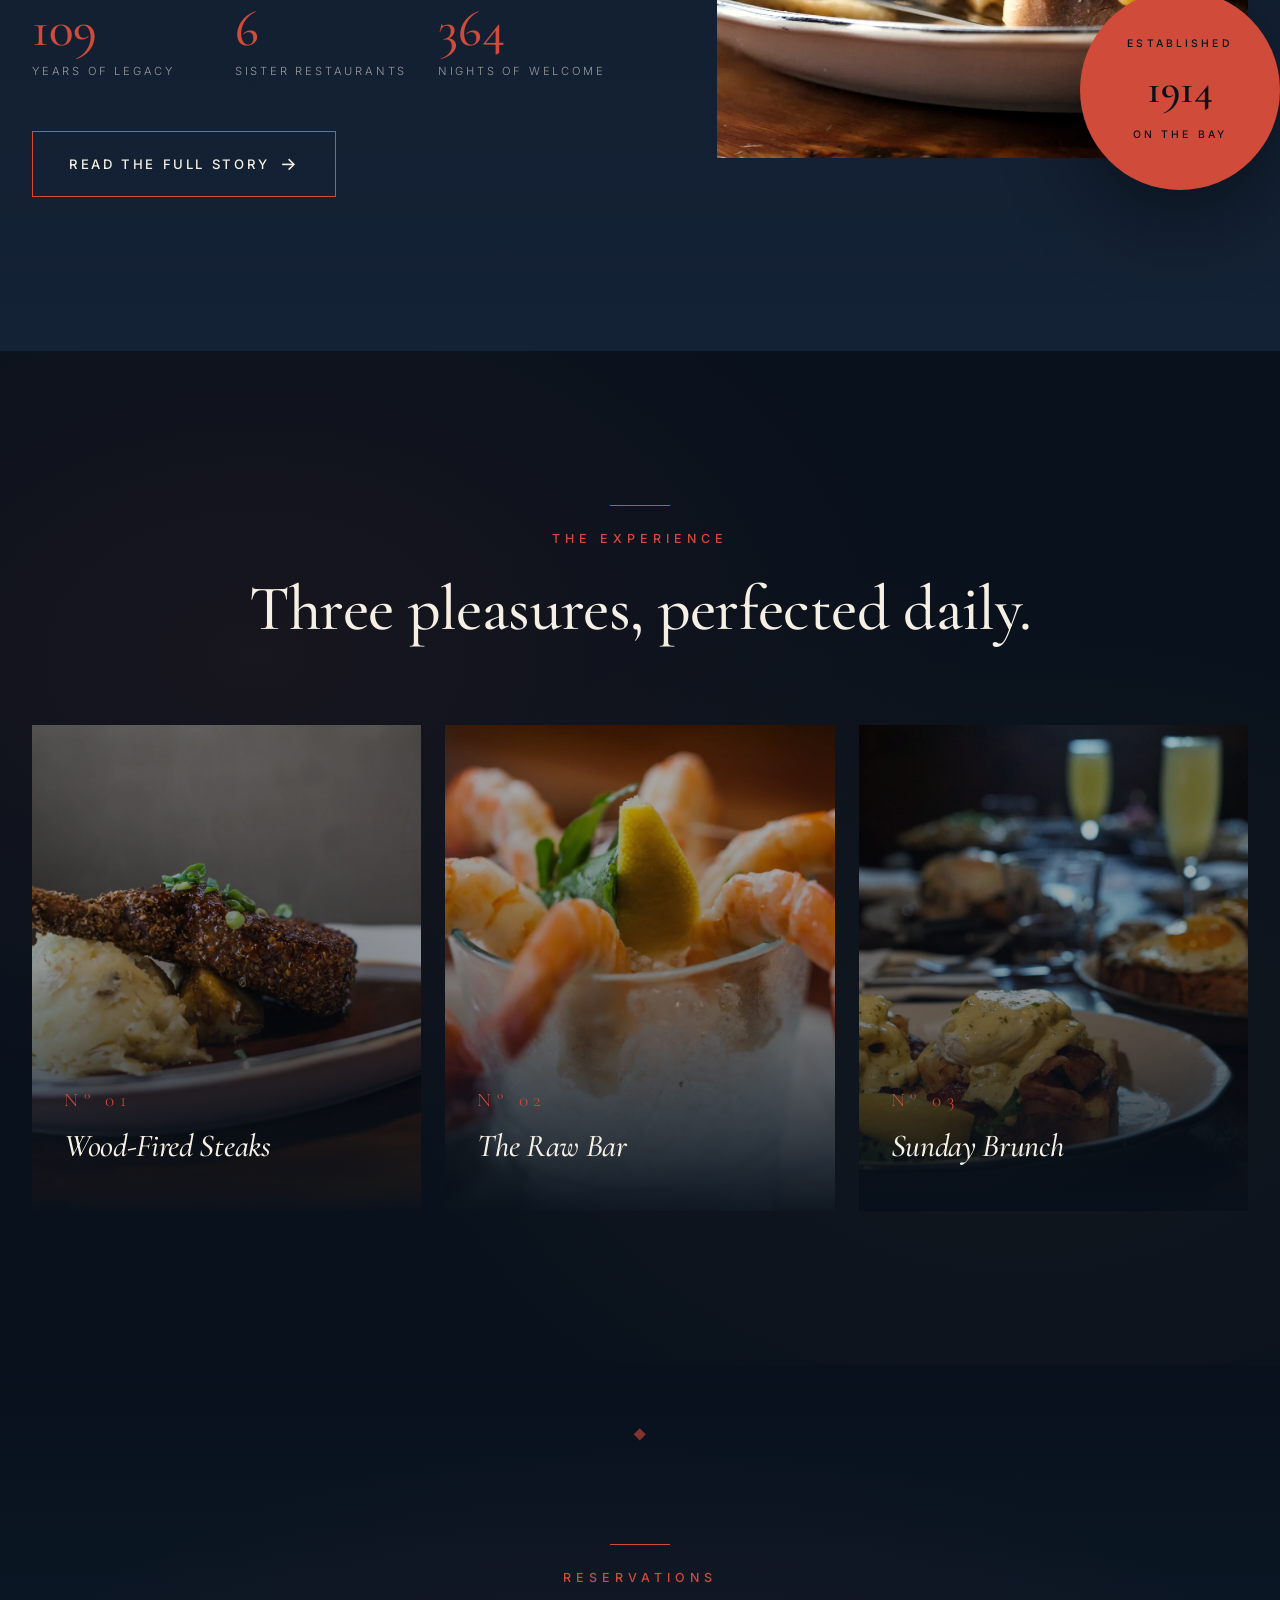
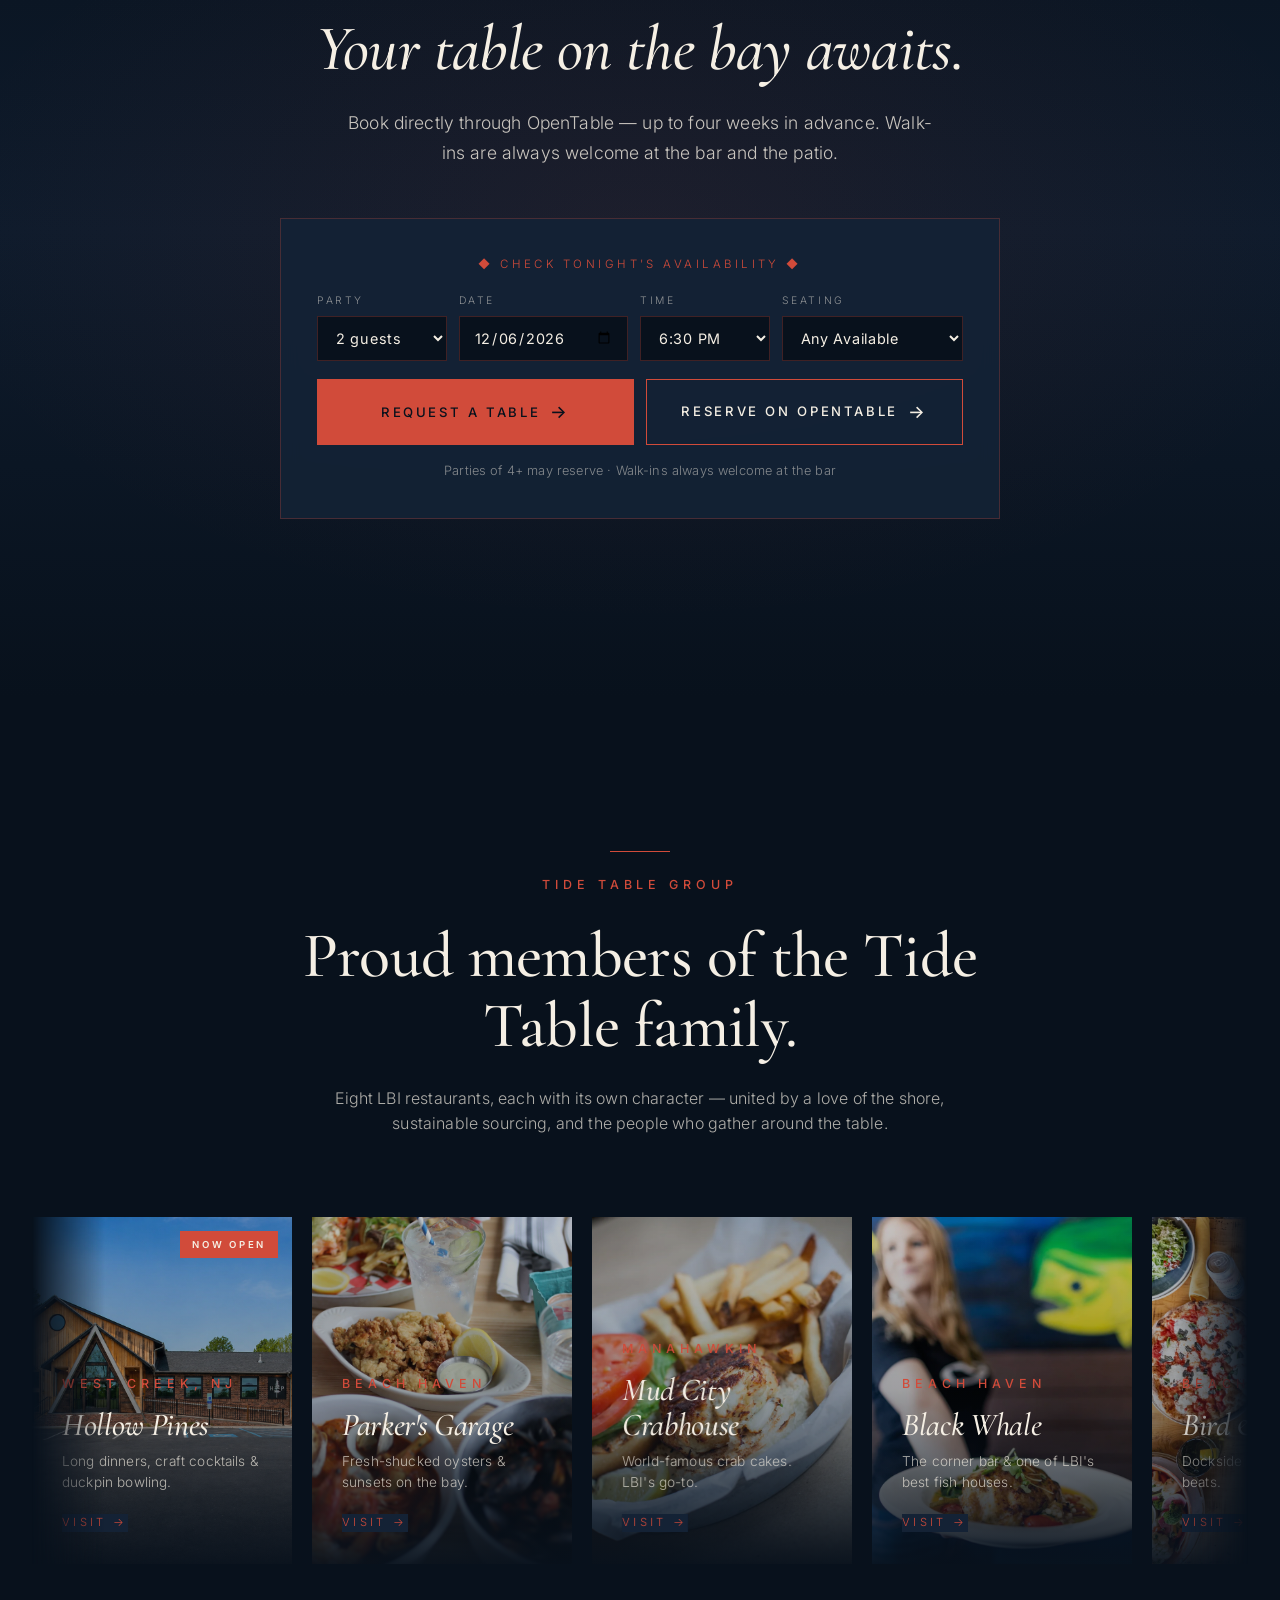
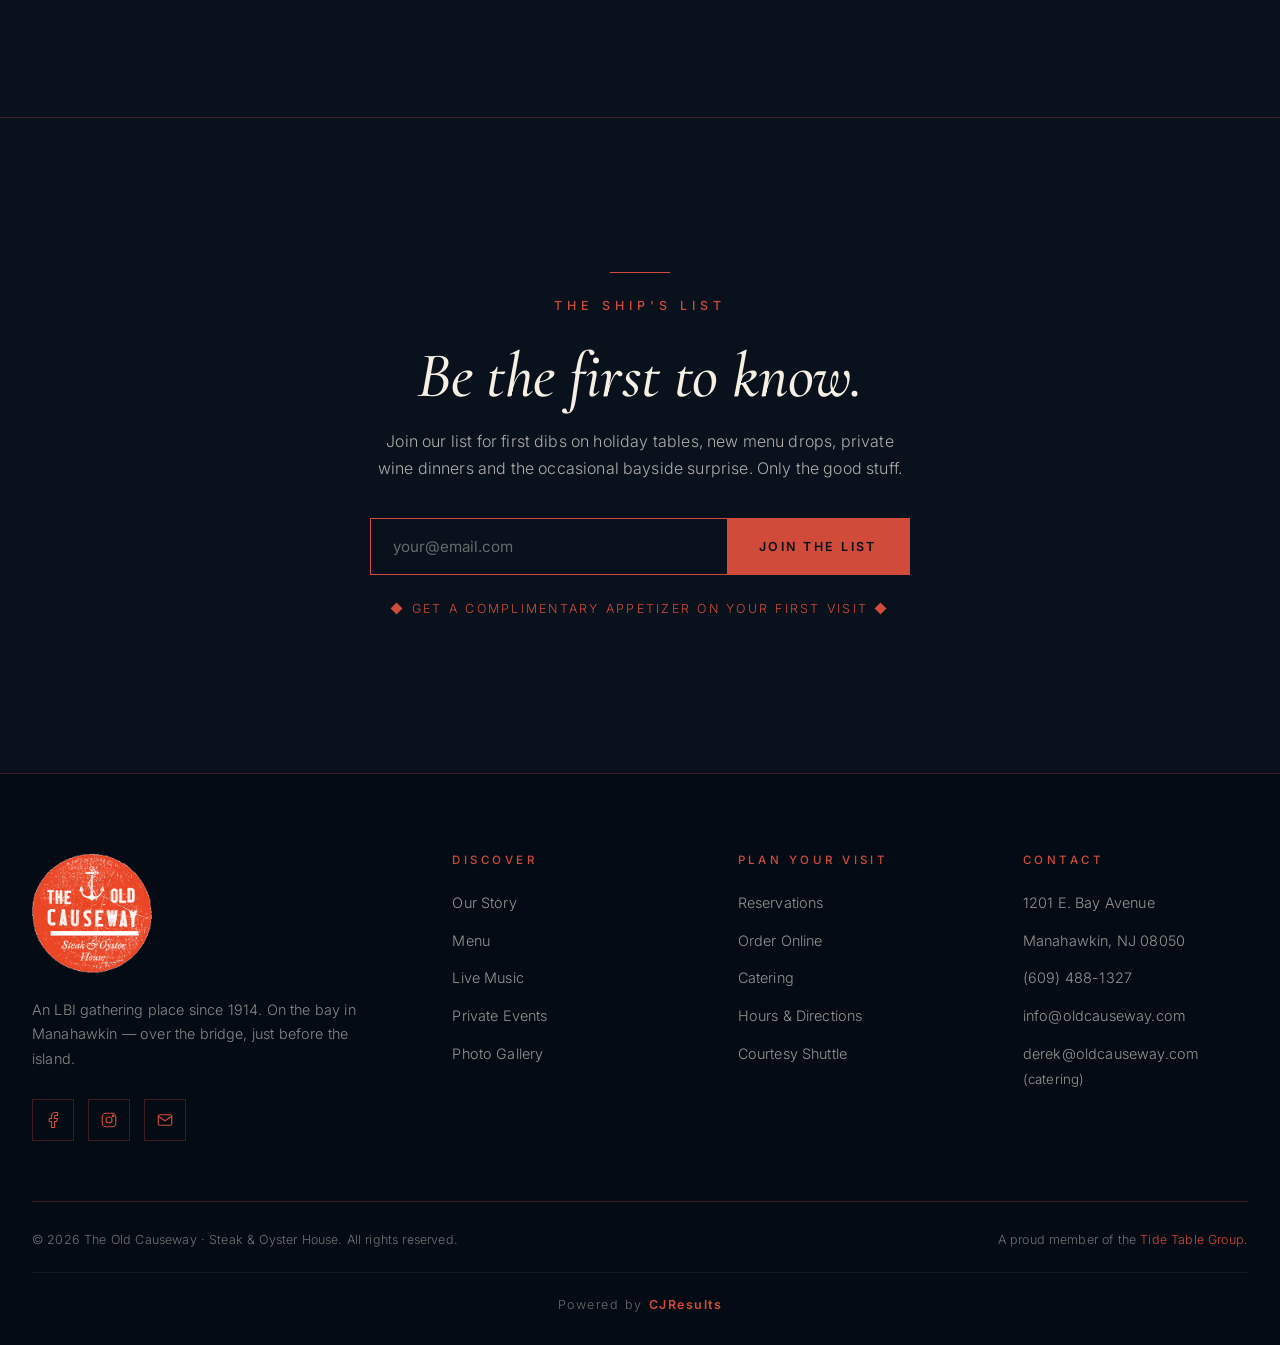
==== commit 2227c0db: "no duplicate photos: each of 8 photos used exactly once Final photo map (each file lives in exactly " ====
--- a/index.html
+++ b/index.html
@@ -104,7 +104,7 @@
           </div>
         </div>
         <div class="story-image reveal delay-1">
-          <div class="frame" style="background-image:url('assets/oc-04.jpg');"></div>
+          <div class="frame" style="background-image:url('assets/oc-01.jpg');"></div>
           <div class="badge">
             <div class="badge-inner">Established</div>
             <div class="year">1914</div>
--- a/styles.css
+++ b/styles.css
@@ -376,6 +376,52 @@
   line-height: 1.7;
 }
 
+/* Subhero variant — no photo, pure typographic treatment with subtle red glow */
+.subhero.no-photo {
+  min-height: 48vh;
+  background:
+    radial-gradient(ellipse 70% 50% at 50% 0%, rgba(209, 75, 58, 0.12), transparent 65%),
+    linear-gradient(180deg, var(--navy-2) 0%, var(--navy-deep) 100%);
+}
+.subhero.no-photo::before {
+  content: '◆';
+  position: absolute;
+  top: 110px; left: 50%;
+  transform: translateX(-50%);
+  color: var(--brass);
+  font-size: 0.7rem;
+  opacity: 0.7;
+  letter-spacing: 0.3em;
+}
+.subhero.no-photo::after {
+  content: '';
+  position: absolute;
+  bottom: 36px; left: 50%;
+  transform: translateX(-50%);
+  width: 80px; height: 1px;
+  background: linear-gradient(to right, transparent, var(--brass), transparent);
+  opacity: 0.5;
+}
+
+/* Story / Events grids in "text-only" mode — single centered column when no photo */
+.story-grid.text-only,
+.events-grid.text-only {
+  grid-template-columns: 1fr;
+  max-width: 760px;
+  margin: 0 auto;
+  text-align: center;
+}
+.story-grid.text-only .eyebrow,
+.events-grid.text-only .eyebrow { padding-left: 0; }
+.story-grid.text-only .eyebrow::before,
+.events-grid.text-only .eyebrow::before {
+  left: 50%; transform: translateX(-50%); width: 60px; top: -14px;
+}
+.story-grid.text-only .events-list,
+.events-grid.text-only .events-list { text-align: left; }
+.story-grid.text-only .btn,
+.events-grid.text-only .btn { margin-top: 8px; }
+
 /* ---------- Story Section ---------- */
 .story {
   background: linear-gradient(180deg, var(--navy) 0%, var(--navy-2) 100%);
@@ -670,11 +716,10 @@
 .music::before {
   content: '';
   position: absolute; inset: 0;
-  background-image: url('assets/oc-06.jpg');
-  background-size: cover;
-  background-position: center;
-  opacity: 0.15;
-  filter: contrast(1.1);
+  background:
+    radial-gradient(ellipse 70% 50% at 50% 0%, rgba(209, 75, 58, 0.10), transparent 60%),
+    radial-gradient(ellipse 60% 60% at 50% 100%, rgba(209, 75, 58, 0.06), transparent 70%);
+  pointer-events: none;
 }
 .music .container { position: relative; }
 .music-grid {
@@ -775,14 +820,21 @@
 
 /* ---------- Reserve / CTA ---------- */
 .reserve-cta {
-  background-image:
-    linear-gradient(rgba(8, 17, 28, 0.88), rgba(8, 17, 28, 0.88)),
-    url('assets/oc-06.jpg');
-  background-size: cover;
-  background-position: center;
-  background-attachment: fixed;
+  background:
+    radial-gradient(ellipse 80% 60% at 50% 50%, rgba(209, 75, 58, 0.08), transparent 70%),
+    linear-gradient(180deg, var(--navy-deep) 0%, var(--navy) 50%, var(--navy-deep) 100%);
   text-align: center;
   padding: clamp(100px, 14vw, 180px) 0;
+  position: relative;
+}
+.reserve-cta::before {
+  content: '◆';
+  position: absolute;
+  top: 60px; left: 50%;
+  transform: translateX(-50%);
+  color: var(--brass);
+  font-size: 0.8rem;
+  opacity: 0.6;
 }
 .reserve-cta h2 { font-style: italic; margin: 24px 0 24px; max-width: 800px; margin-left: auto; margin-right: auto; }
 .reserve-cta p {
@@ -1225,9 +1277,20 @@
 
 /* ---------- Mobile ---------- */
 @media (max-width: 960px) {
-  /* Nav: hide menu behind hamburger, group logo on left + CTA + toggle on right */
-  .nav-inner { gap: 12px; }
-  .brand { margin-right: auto; }
+  /* Nav: 3-col grid so the Reserve CTA sits dead-center between logo & hamburger */
+  .nav-inner {
+    display: grid;
+    grid-template-columns: 1fr auto 1fr;
+    align-items: center;
+    gap: 12px;
+  }
+  .brand { justify-self: start; }
+  .nav-cta { justify-self: center; }
+  .menu-toggle { justify-self: end; }
+
+  /* Float CTA is redundant with the centered nav button on mobile */
+  .float-cta { display: none; }
+
   .nav-menu { display: none; }
   .menu-toggle { display: flex; }
   .nav-menu.open {
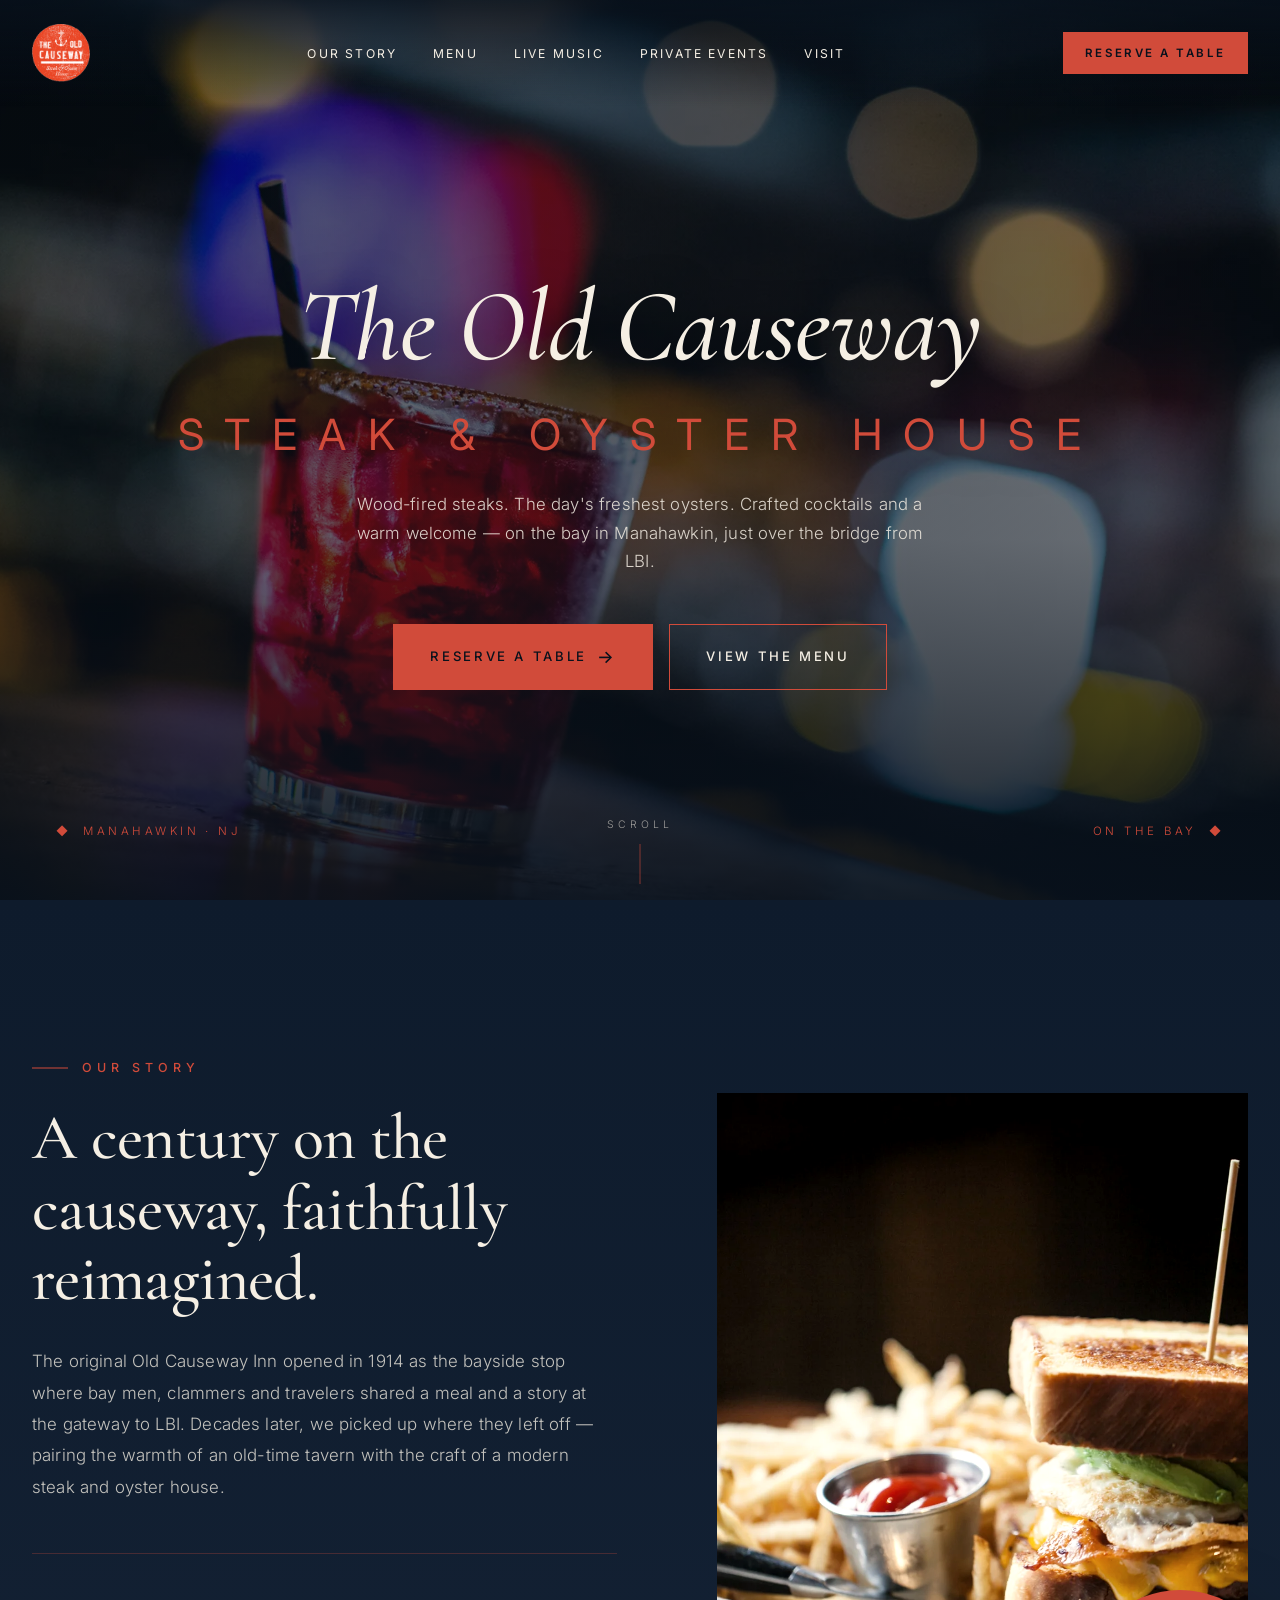
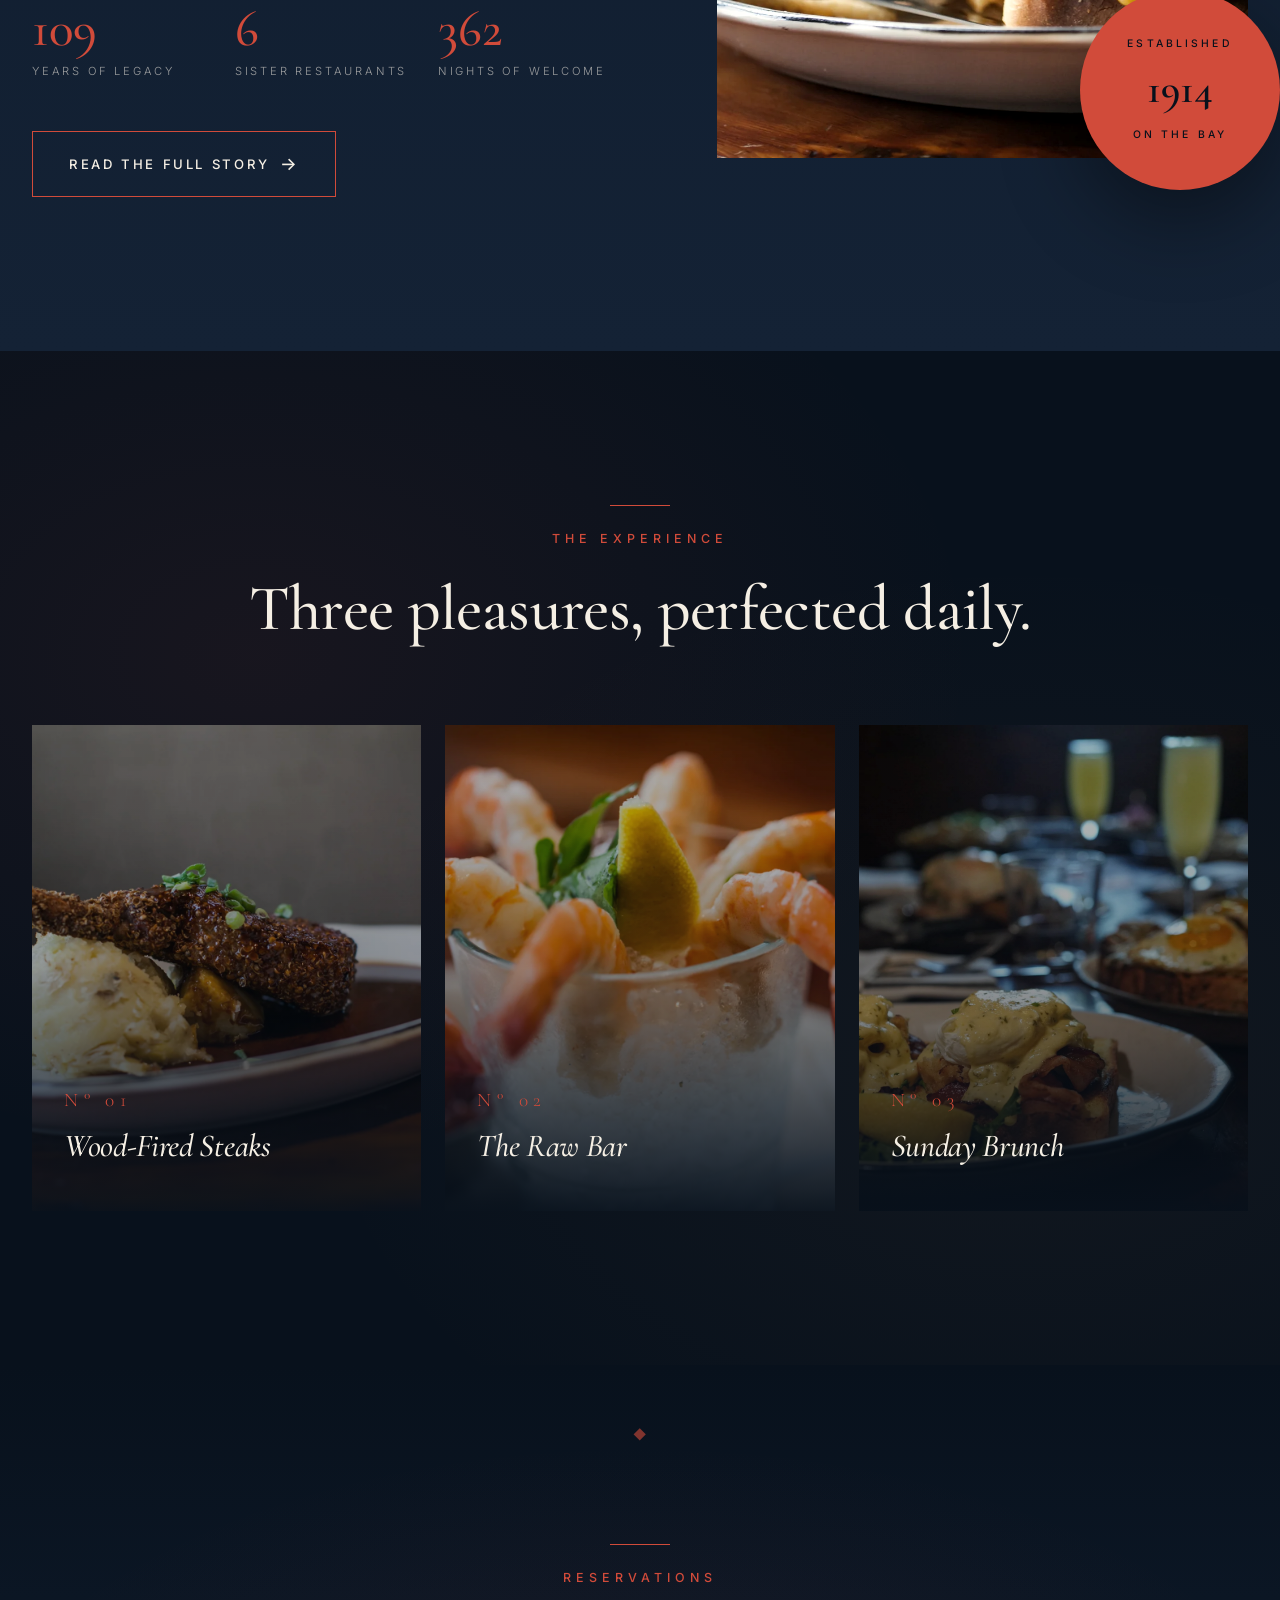
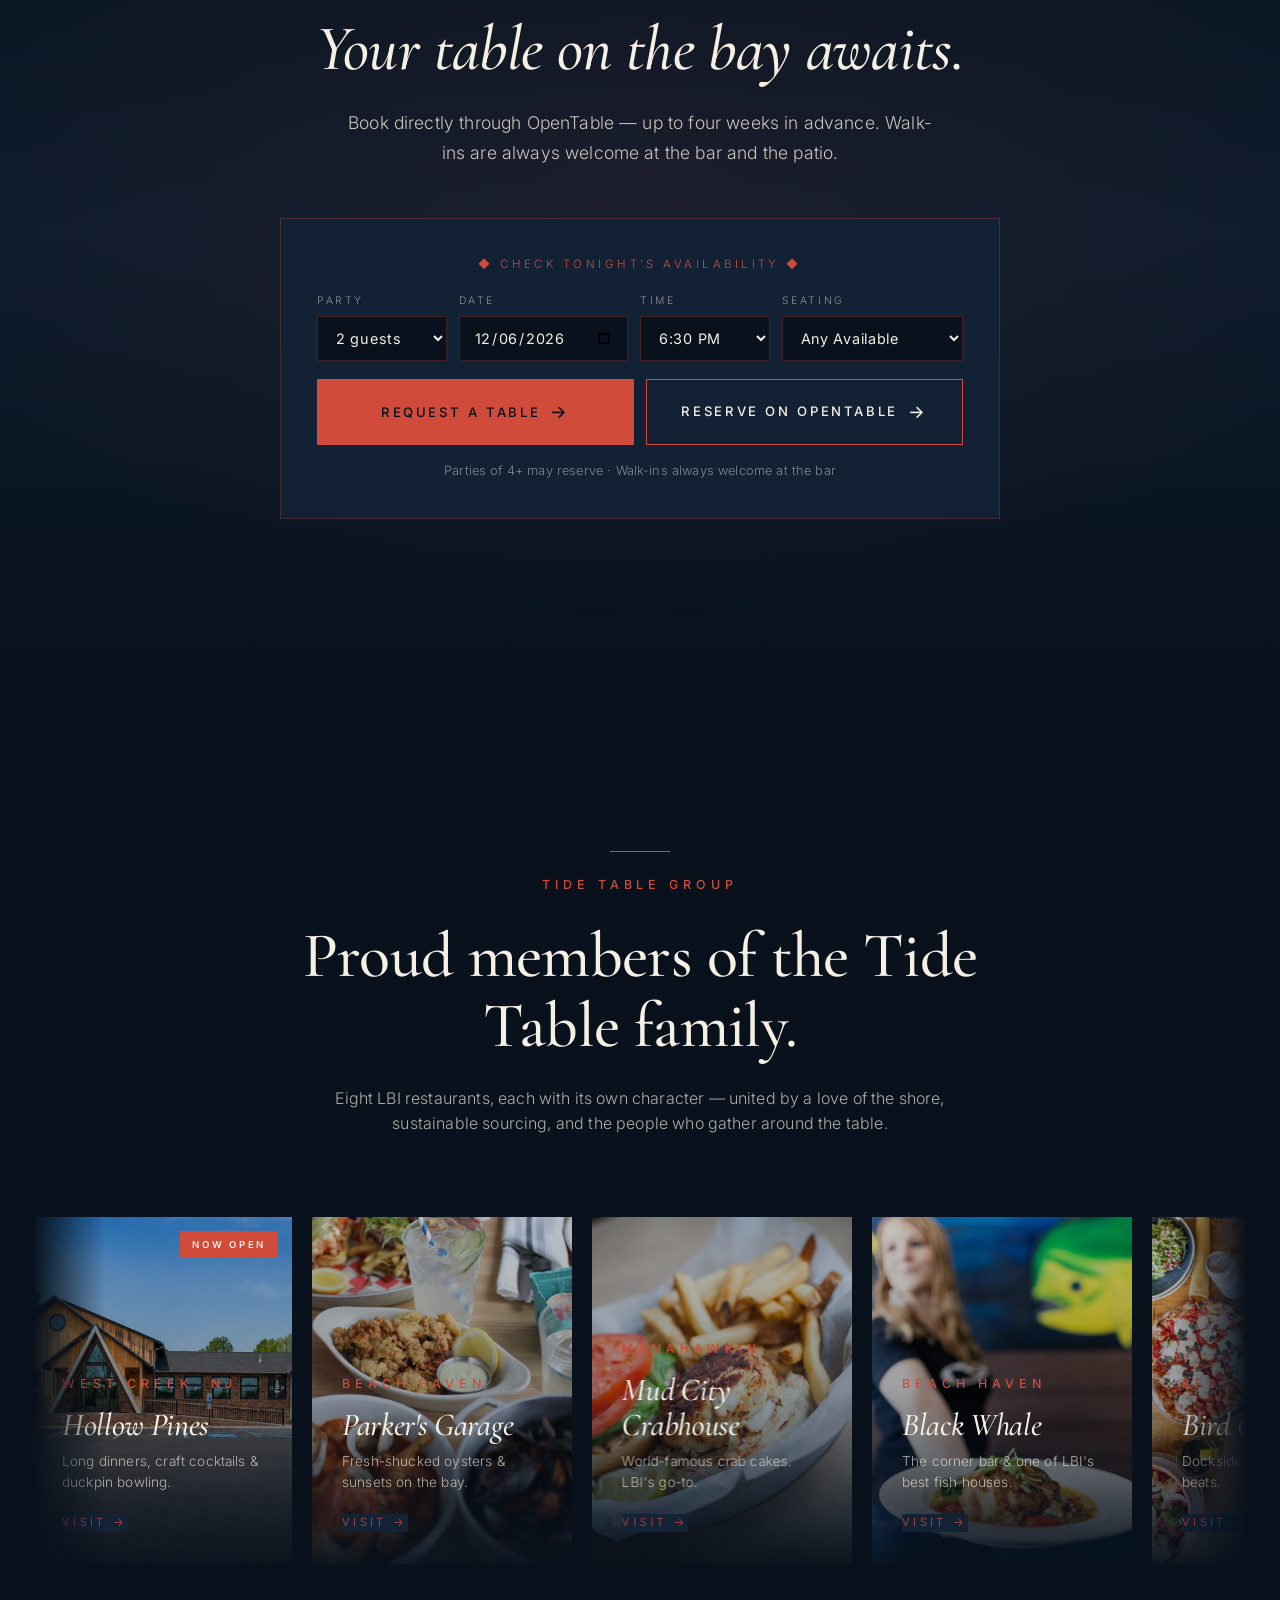
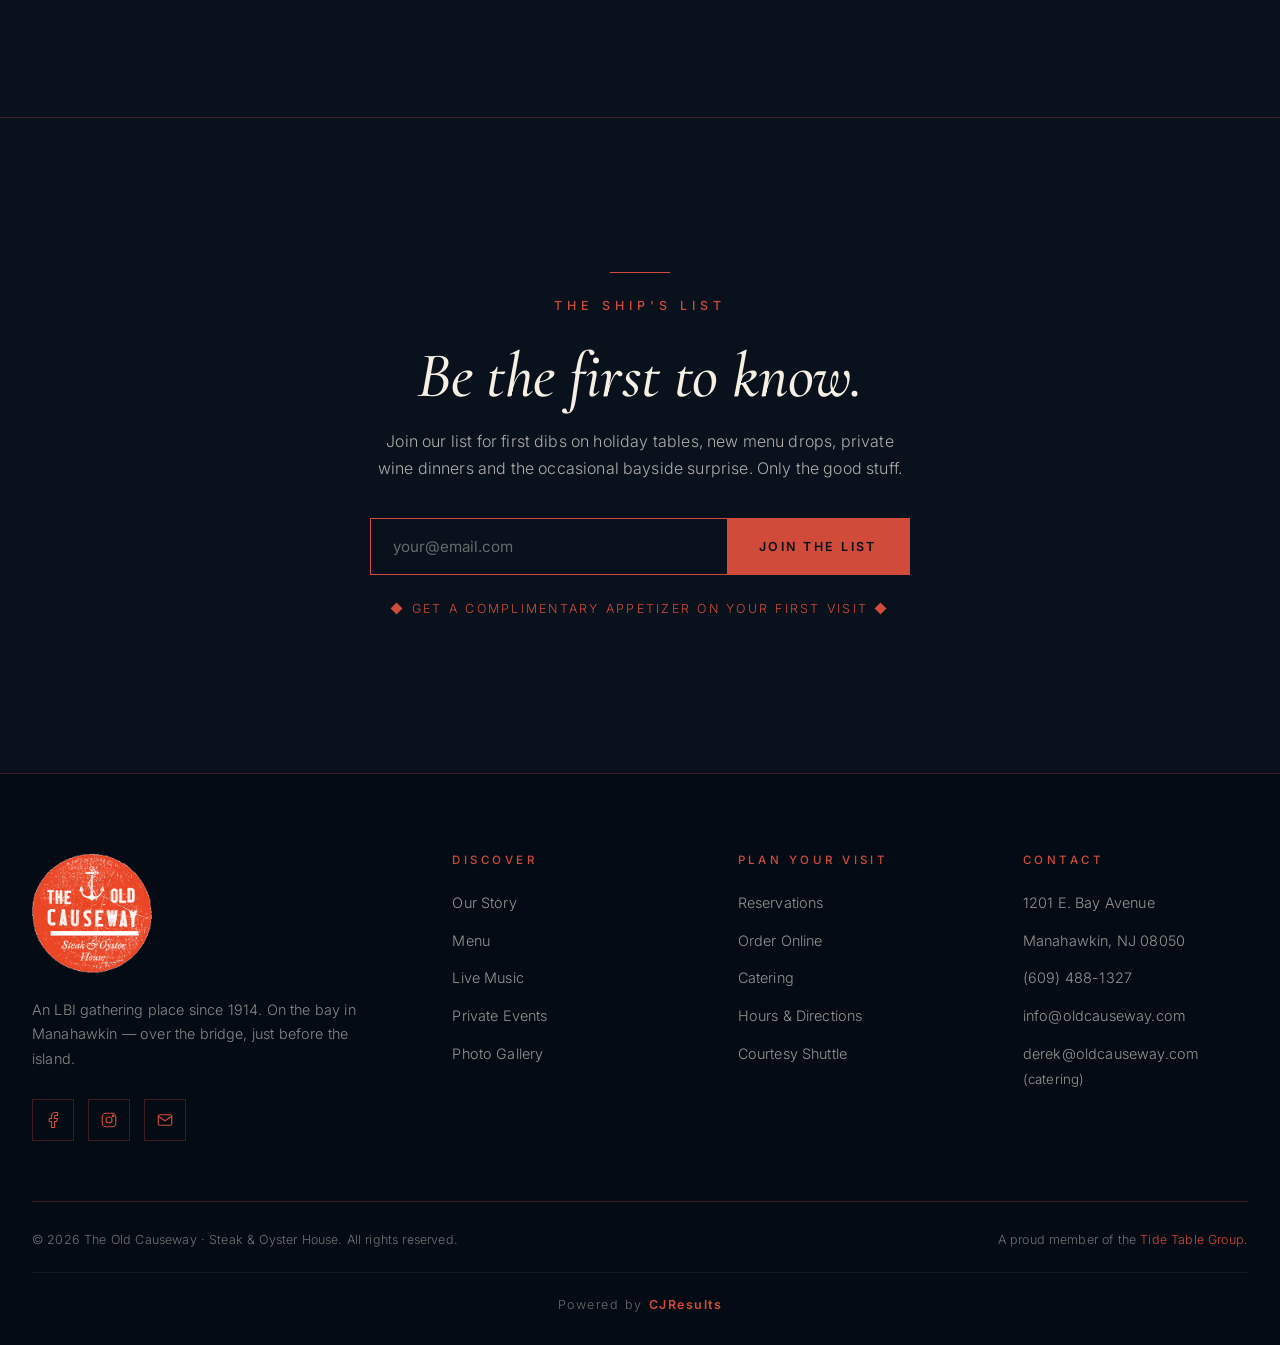
==== commit 26e6e3fd: "fill empty photo slots with Unsplash, strip taglines above h1 Added 6 Unsplash photos to slots that " ====
--- a/index.html
+++ b/index.html
@@ -47,7 +47,6 @@
       <img src="assets/oc-06.jpg" alt="Crafted cocktail at the Old Causeway bar" />
     </div>
     <div class="container hero-content">
-      <div class="hero-tagline">where the marsh meets the table</div>
       <h1>
         The Old Causeway
         <span class="accent">Steak &amp; Oyster House</span>
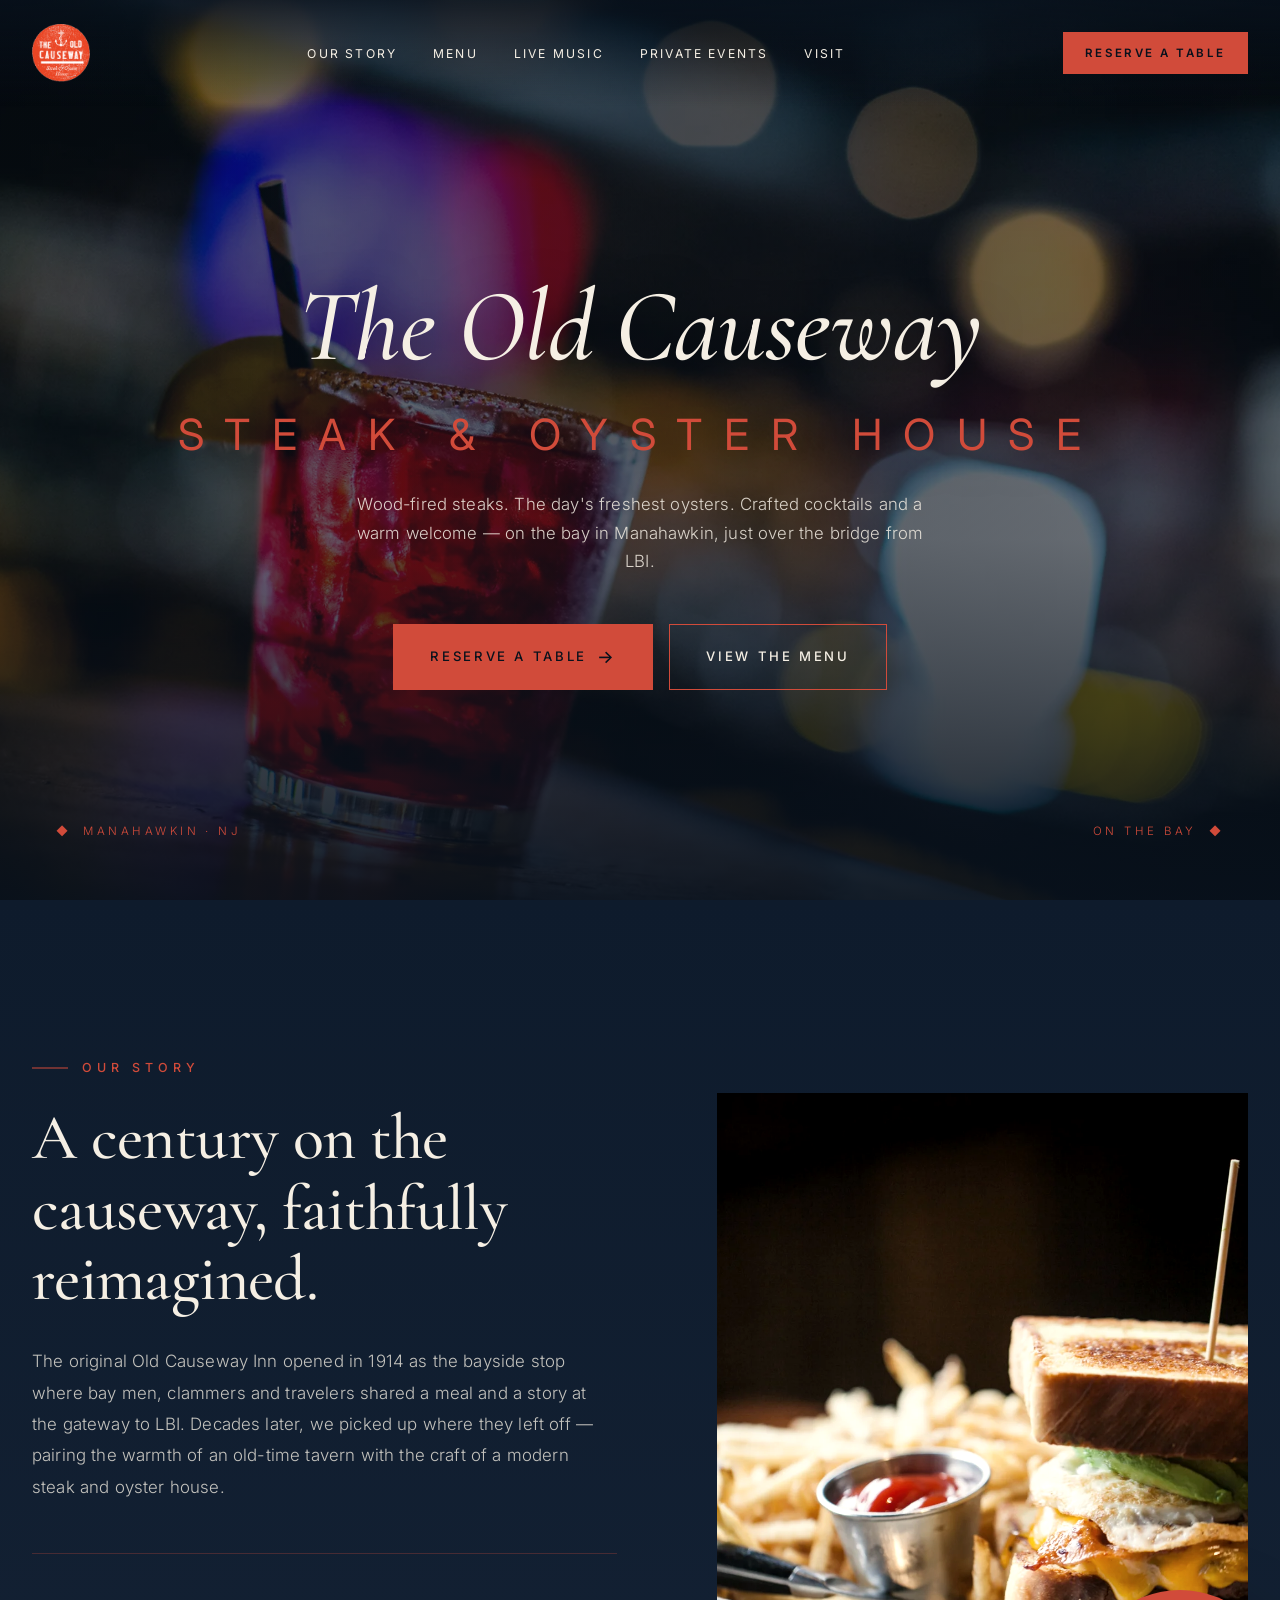
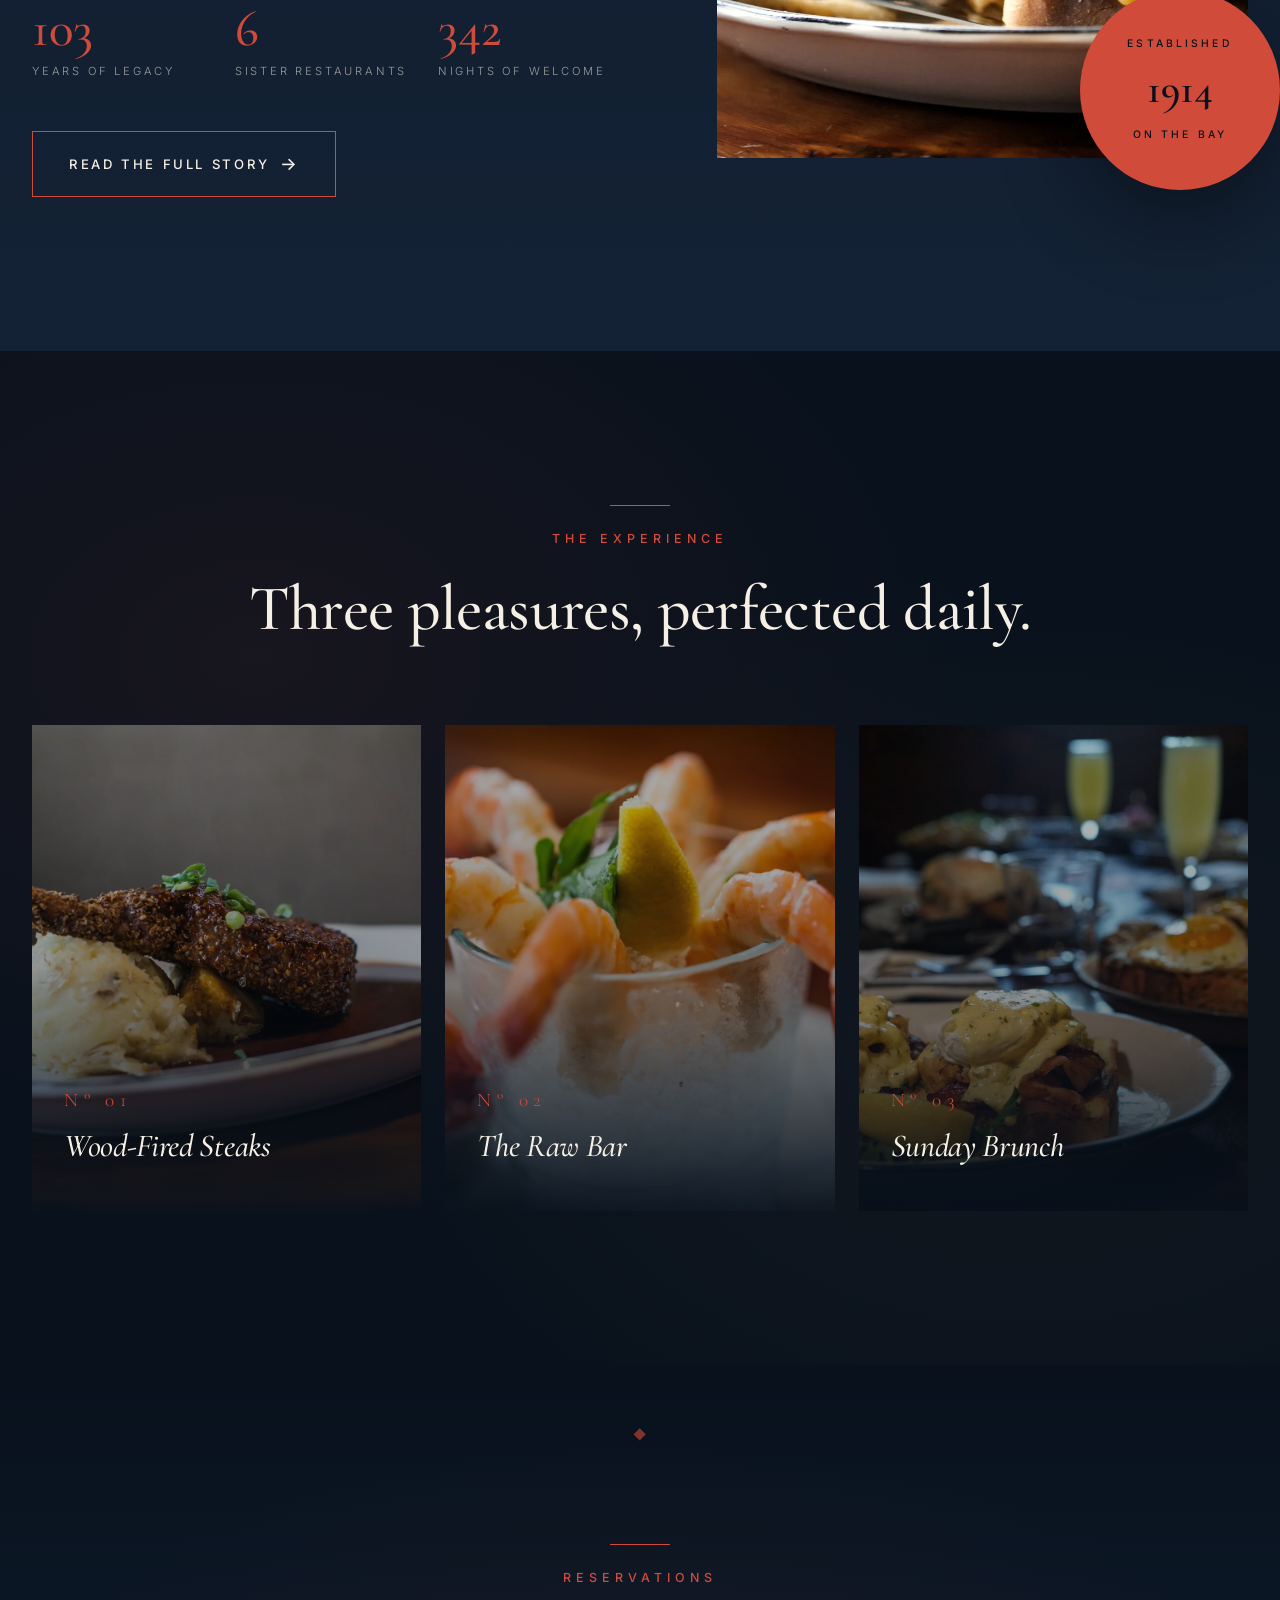
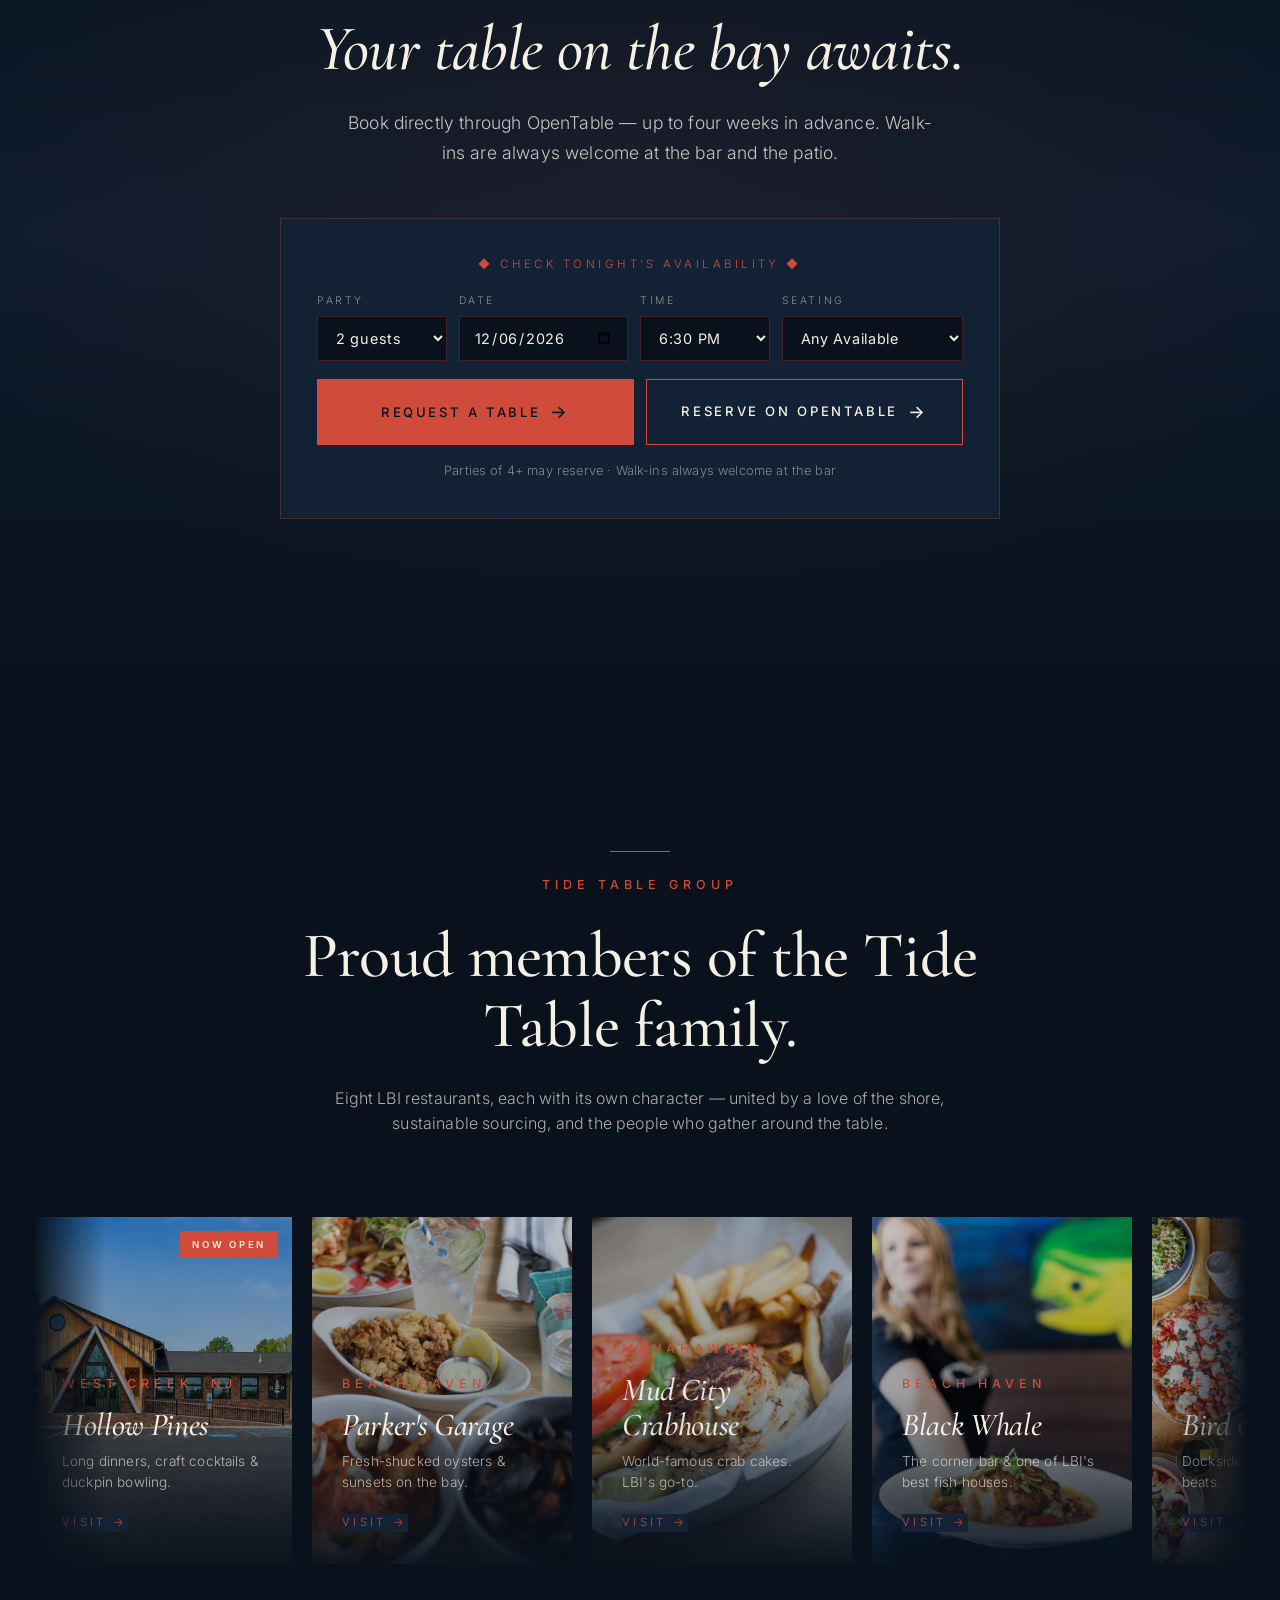
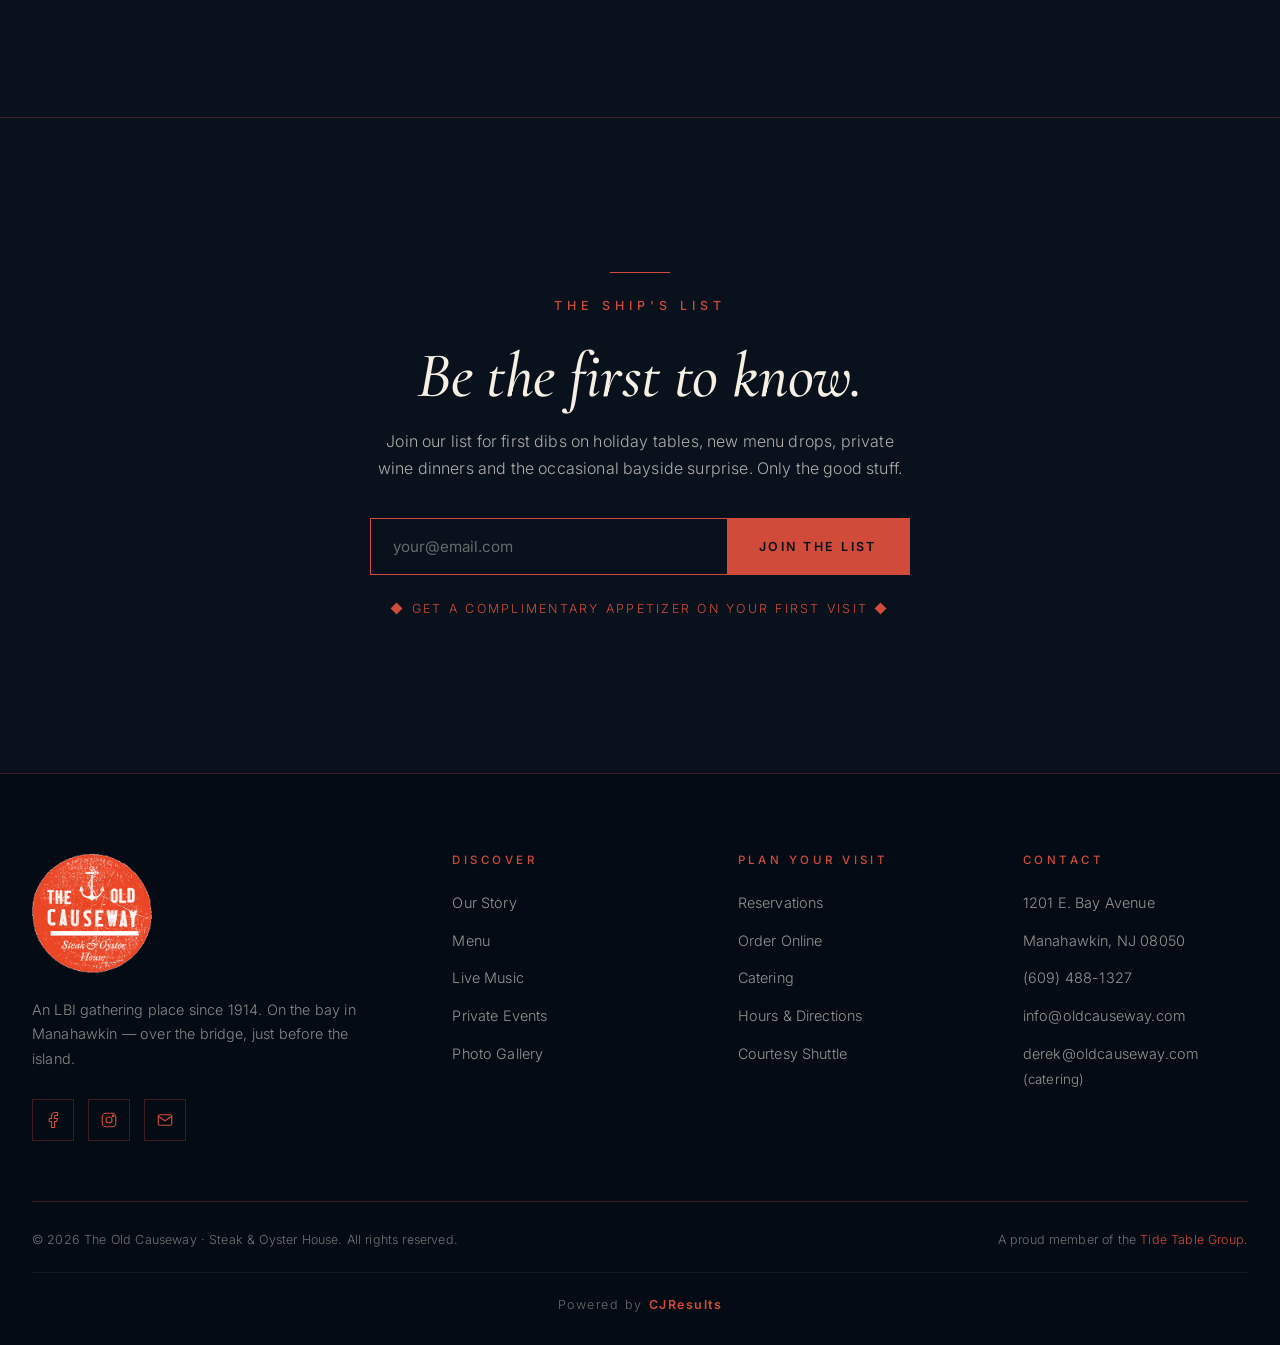
==== commit 1d17add6: "stop 1914 badge rotation, drop float CTA + hero scroll cue - .story-image .badge: remove the animati" ====
--- a/index.html
+++ b/index.html
@@ -64,10 +64,6 @@
     <div class="hero-meta">
       <div class="hero-meta-item"><span>◆</span> Manahawkin · NJ</div>
       <div class="hero-meta-item">On the Bay <span>◆</span></div>
-    </div>
-    <div class="scroll-cue">
-      <span>Scroll</span>
-      <div class="line"></div>
     </div>
   </section>
 
@@ -460,9 +456,6 @@
     </div>
   </footer>
 
-  <a href="https://www.opentable.com/r/the-old-causeway-steak-and-oyster-house-manahawkin" target="_blank"
-    rel="noopener" class="float-cta" id="floatCta">Reserve a Table</a>
-
   <script src="script.js"></script>
 </body>
 
--- a/styles.css
+++ b/styles.css
@@ -477,7 +477,6 @@
   text-align: center;
   font-family: 'Cormorant Garamond', serif;
   box-shadow: var(--shadow-deep);
-  animation: rotate 32s linear infinite;
 }
 .story-image .badge-inner {
   font-size: 0.65rem;
